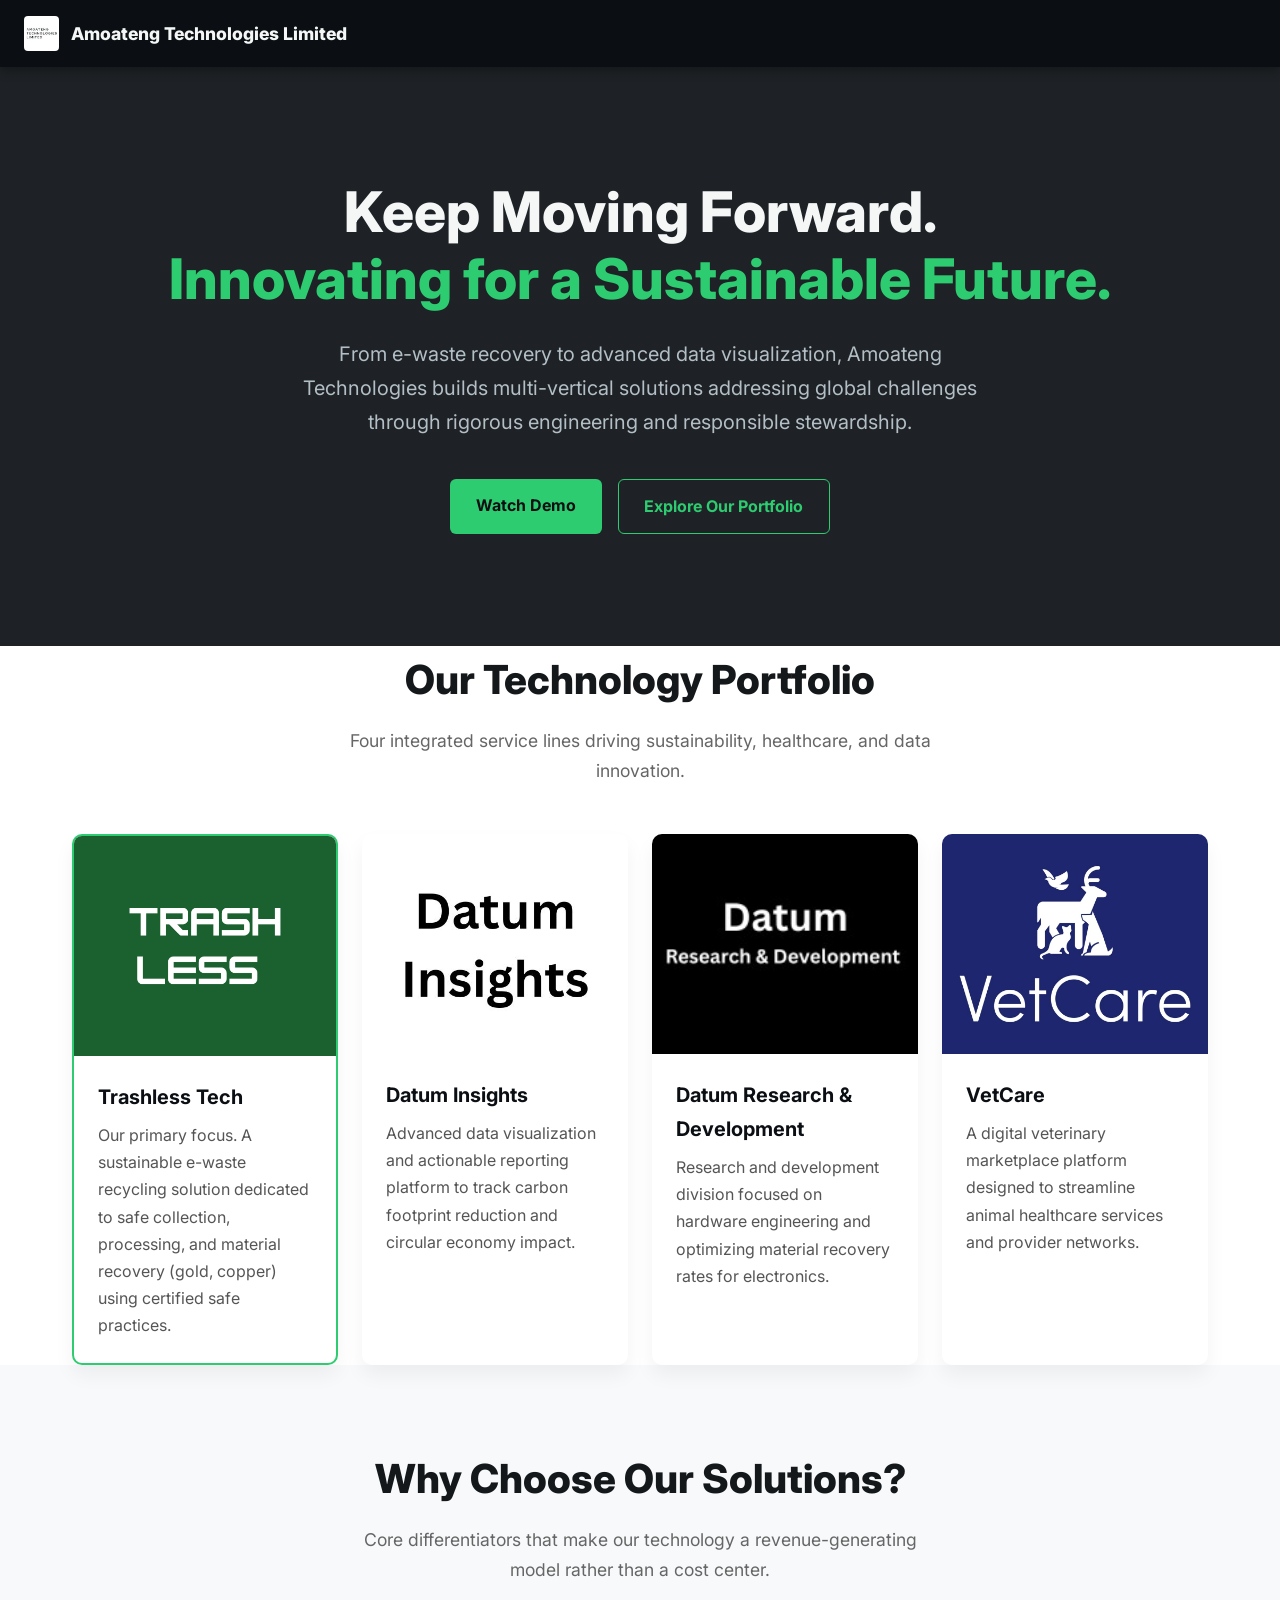
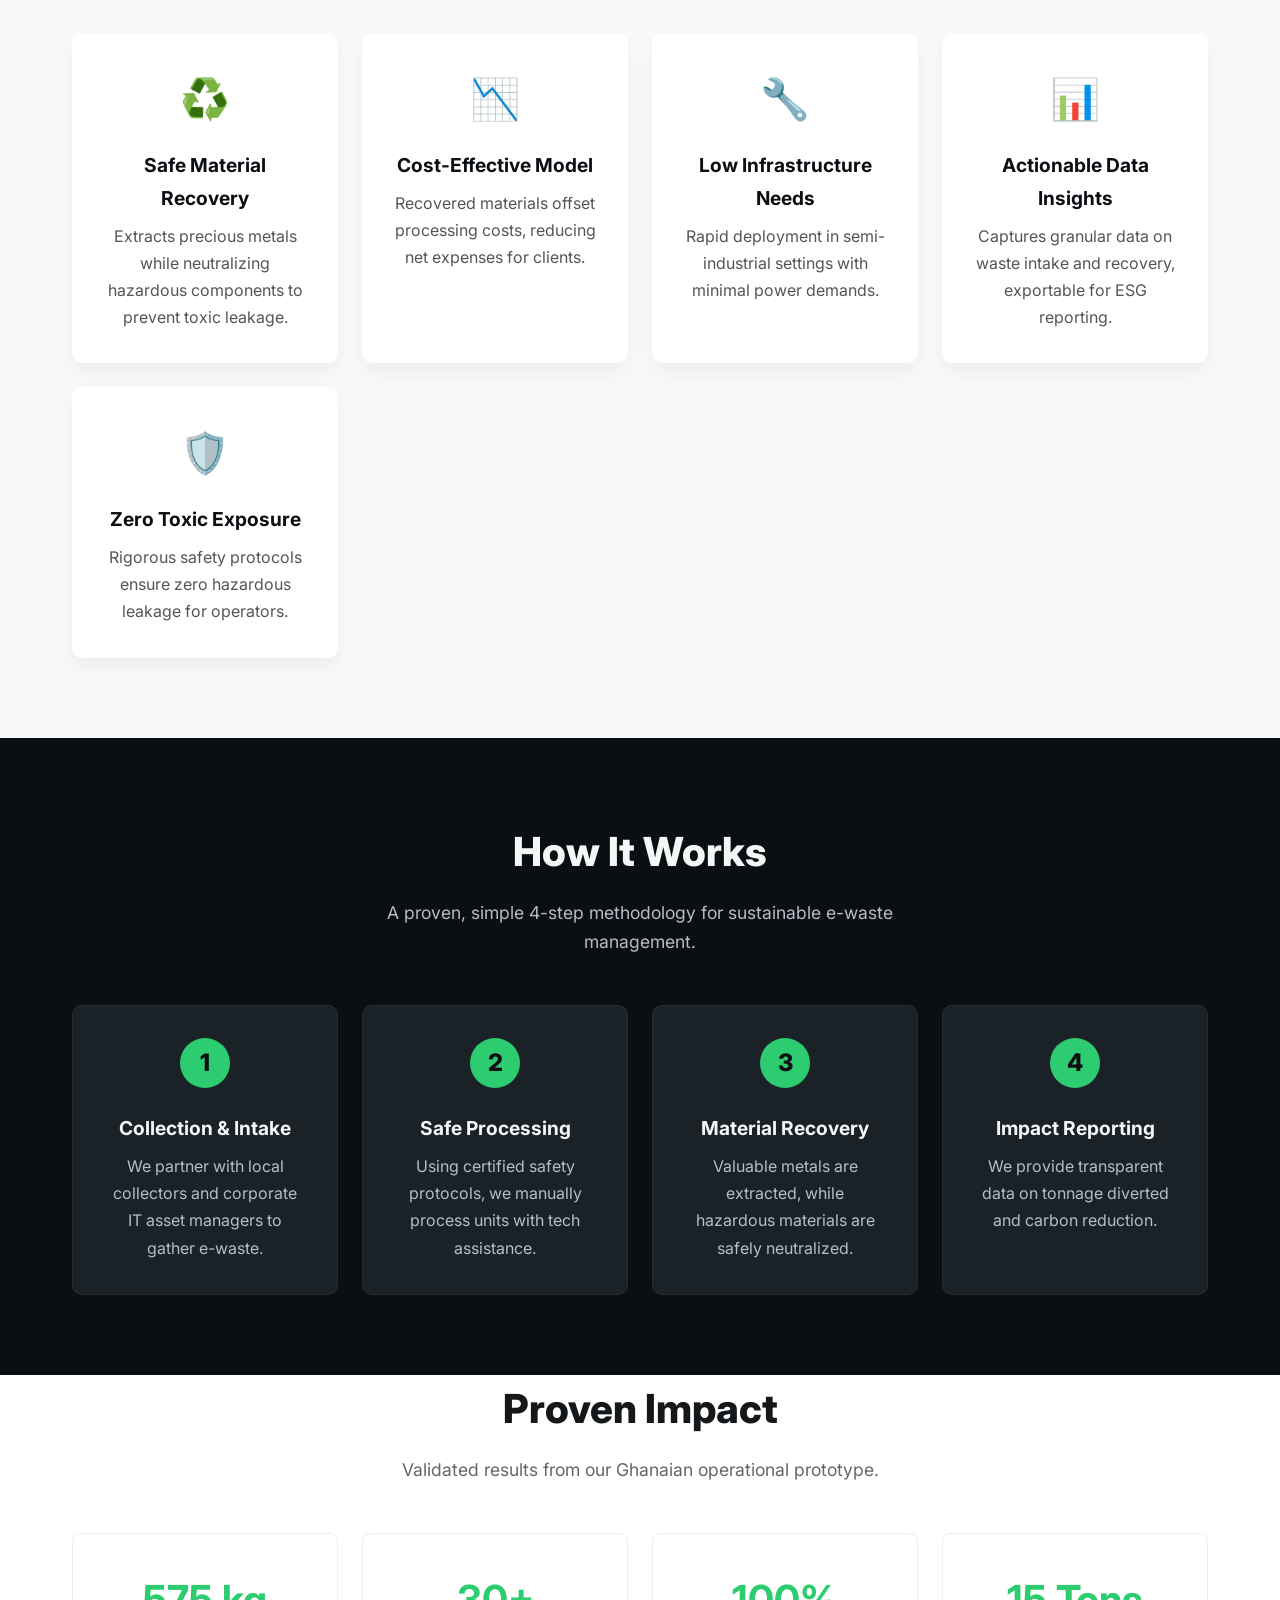
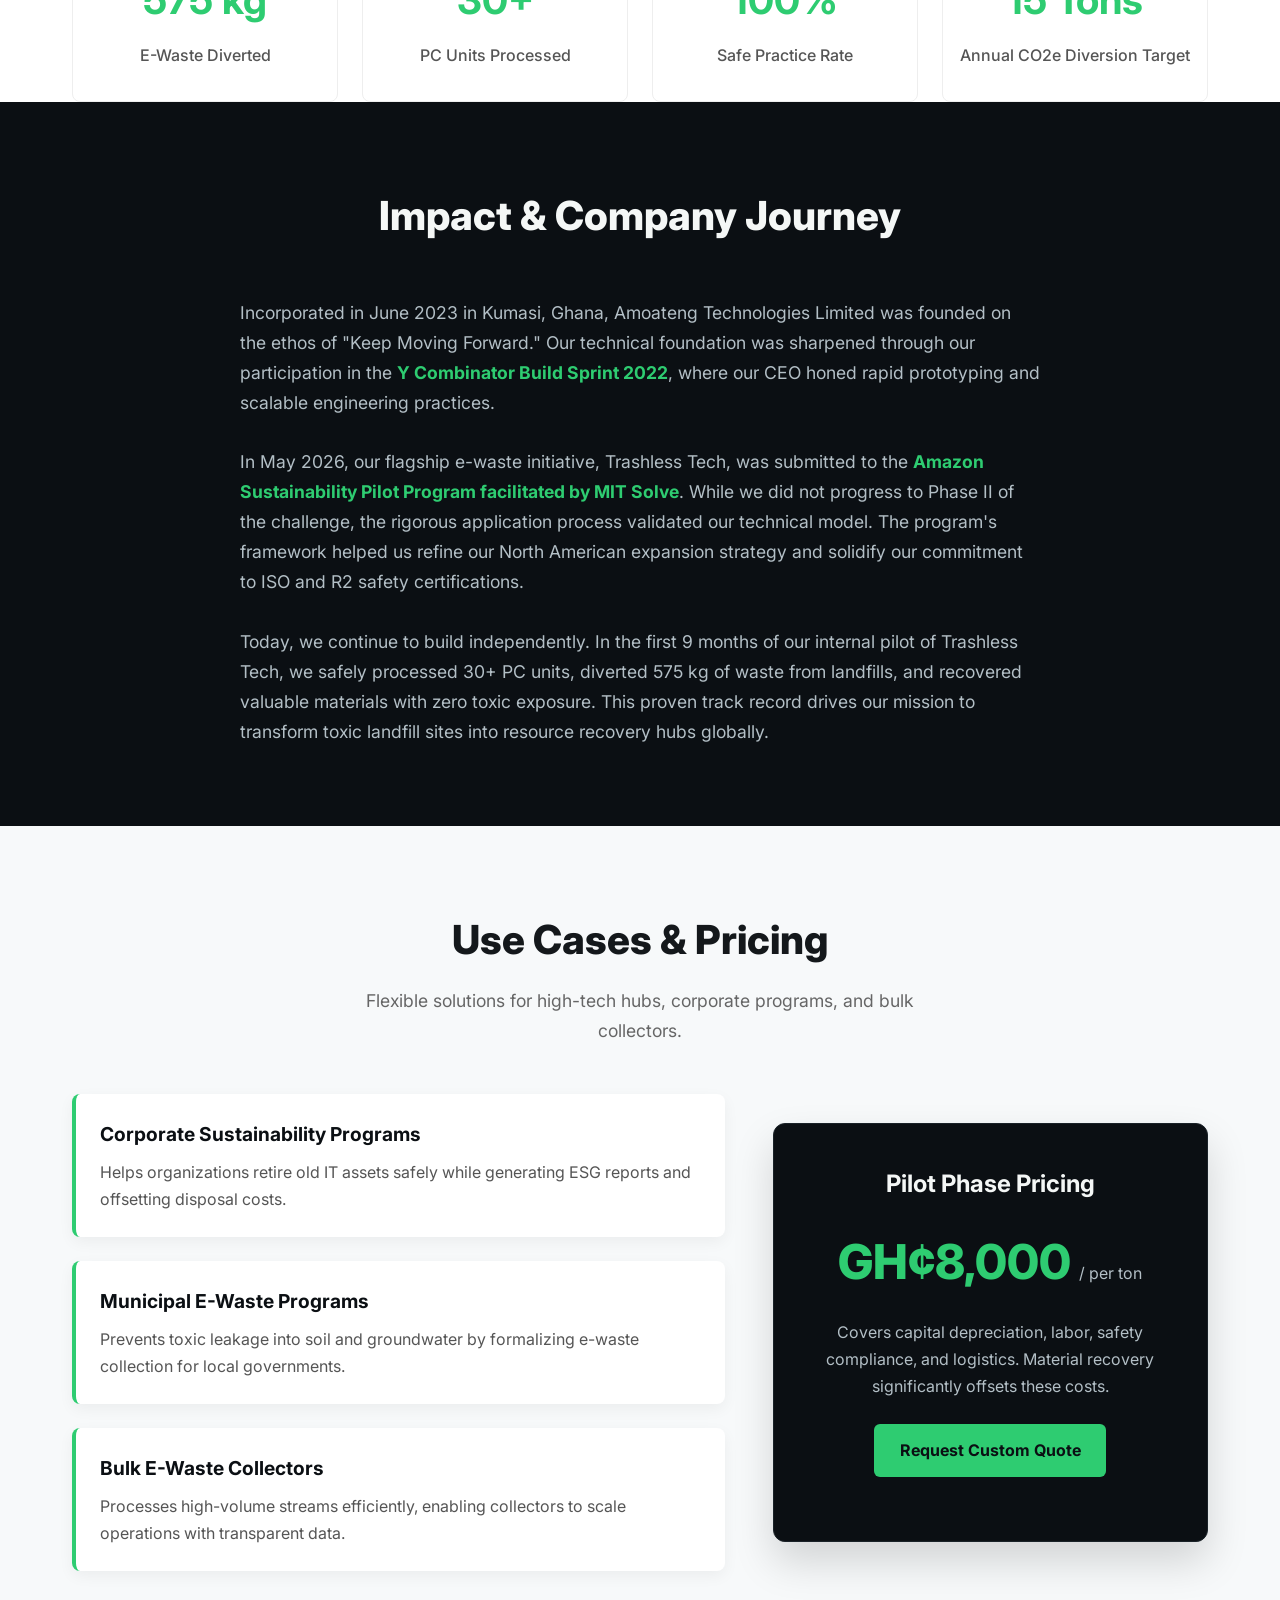
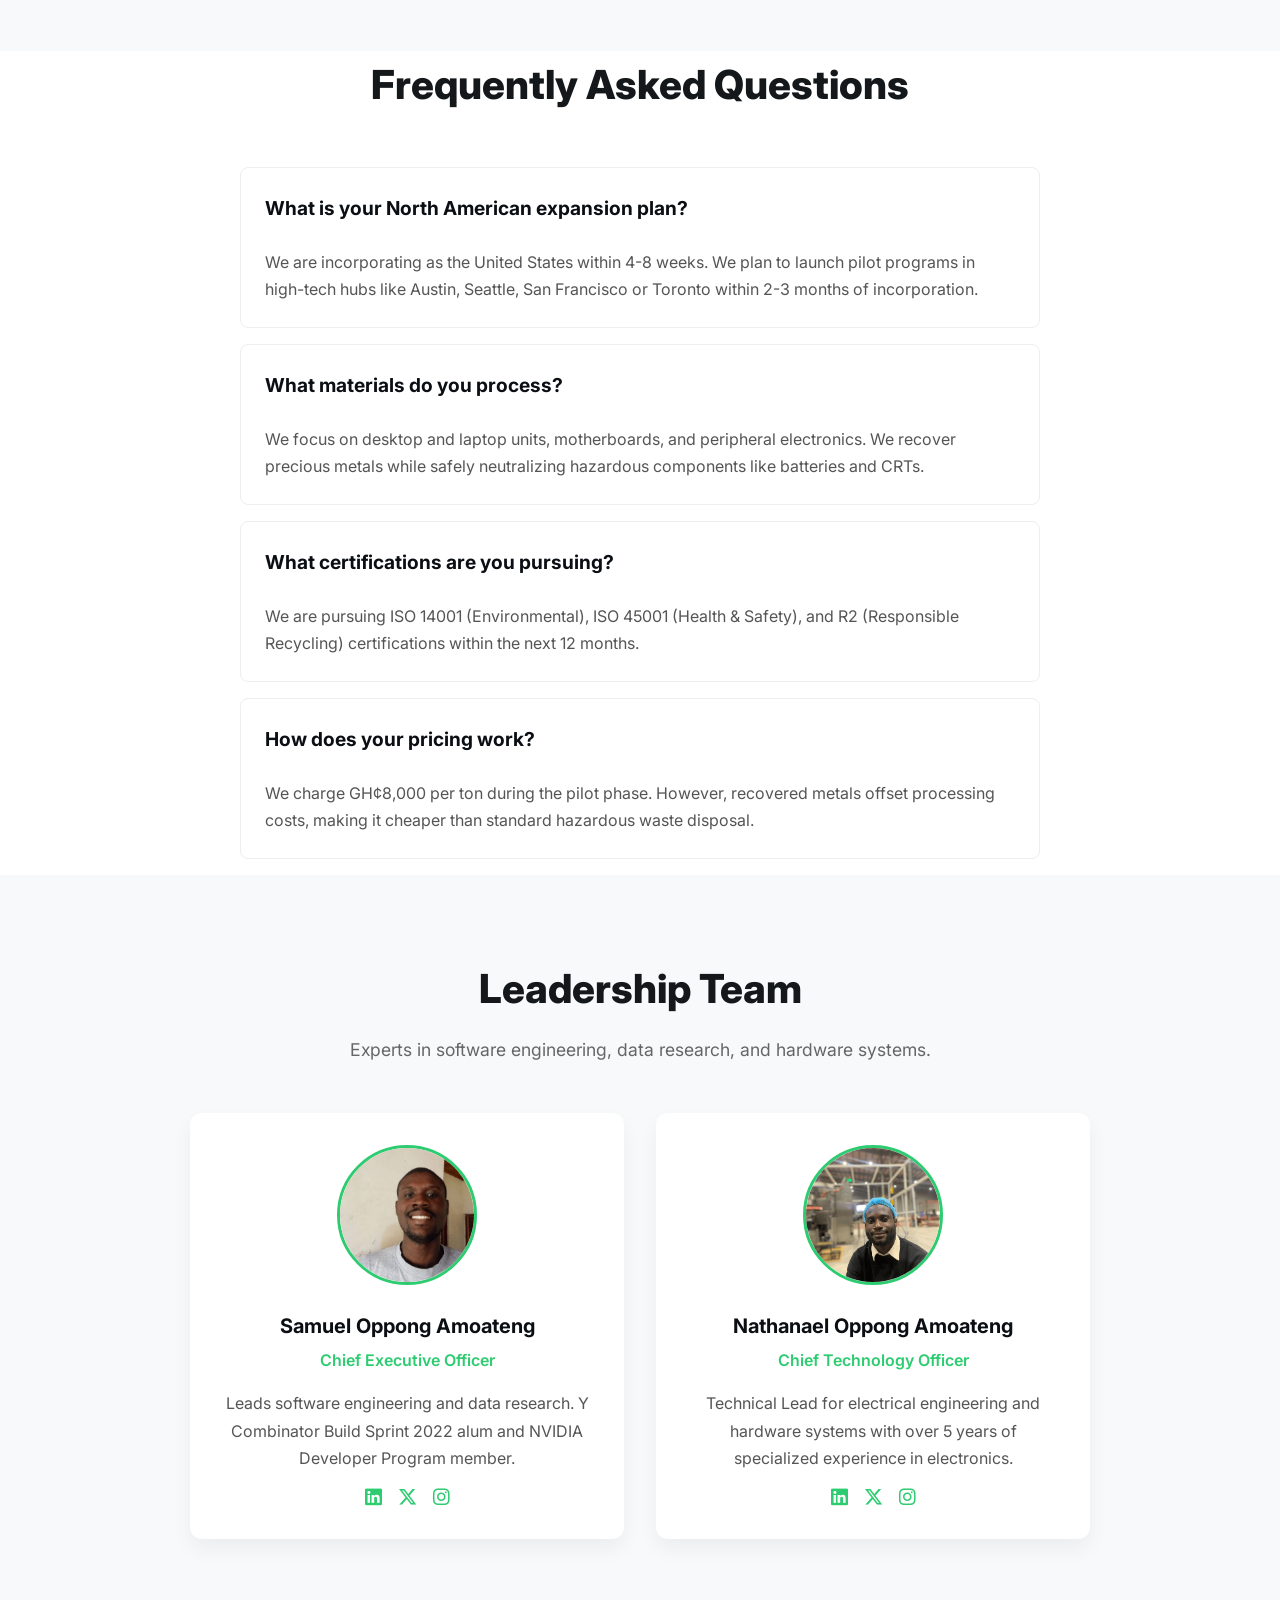
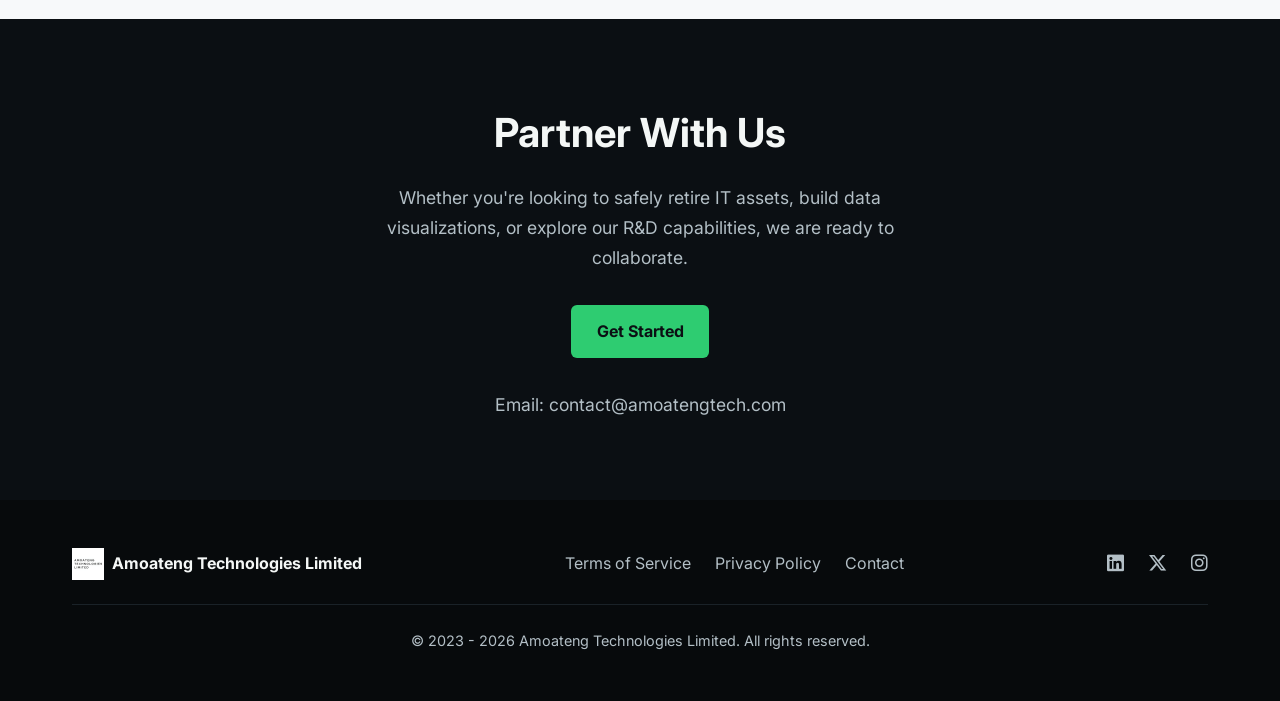
==== index.html @ aa81ea18 "Integrate GoatCounter script for tracking" ====
<!DOCTYPE html>
<html lang="en">
<head>
    <meta charset="UTF-8">
    <meta name="viewport" content="width=device-width, initial-scale=1.0">
    <title>Amoateng Technologies Limited | Keep Moving Forward</title>
    <link rel="stylesheet" href="assets/css/style.css">
    <link rel="preconnect" href="https://fonts.googleapis.com">
    <link href="https://fonts.googleapis.com/css2?family=Inter:wght@400;500;600;700;800&display=swap" rel="stylesheet">
    <!-- Font Awesome CDN -->
    <link rel="stylesheet" href="https://cdnjs.cloudflare.com/ajax/libs/font-awesome/6.5.1/css/all.min.css">
</head>
<body>

    <!-- Navigation -->
    <header>
        <!-- Added white-space: nowrap to prevent text from breaking into 2 lines -->
        <a href="index.html" class="nav-brand" style="white-space: nowrap;">
            <img src="assets/images/Amoateng-Technologies-Limited-logo.png" alt="Amoateng Tech Logo">
            <span>Amoateng Technologies Limited</span>
        </a>
    </header>

    <!-- Hero Section -->
    <section class="hero">
        <div class="container">
            <h1>Keep Moving Forward.<br><span class="highlight">Innovating for a Sustainable Future.</span></h1>
            <p>From e-waste recovery to advanced data visualization, Amoateng Technologies builds multi-vertical solutions addressing global challenges through rigorous engineering and responsible stewardship.</p>
            <div class="hero-ctas">
                <a href="https://youtu.be/zaSPxxbbs-M" target="_blank" class="btn btn-primary">Watch Demo</a>
                <a href="#products" class="btn btn-outline">Explore Our Portfolio</a>
            </div>
        </div>
    </section>

    <!-- Products Overview -->
    <section id="products" class="container">
        <div class="section-header">
            <h2>Our Technology Portfolio</h2>
            <p>Four integrated service lines driving sustainability, healthcare, and data innovation.</p>
        </div>
        <div class="grid-cards">
            <div class="card highlight">
                <img src="assets/images/Trashless-Tech-logo.png" alt="Trashless Tech Logo" class="card-img">
                <div class="card-body">
                    <h3>Trashless Tech</h3>
                    <p>Our primary focus. A sustainable e-waste recycling solution dedicated to safe collection, processing, and material recovery (gold, copper) using certified safe practices.</p>
                </div>
            </div>
            <div class="card">
                <img src="assets/images/Datum-Insights-logo.png" alt="Datum Insights Logo" class="card-img">
                <div class="card-body">
                    <h3>Datum Insights</h3>
                    <p>Advanced data visualization and actionable reporting platform to track carbon footprint reduction and circular economy impact.</p>
                </div>
            </div>
            <div class="card">
                <img src="assets/images/Datum-Research-and-Development-logo.png" alt="Datum R&D Logo" class="card-img">
                <div class="card-body">
                    <h3>Datum Research & Development</h3>
                    <p>Research and development division focused on hardware engineering and optimizing material recovery rates for electronics.</p>
                </div>
            </div>
            <div class="card">
                <img src="assets/images/VetCare-logo.png" alt="VetCare Logo" class="card-img">
                <div class="card-body">
                    <h3>VetCare</h3>
                    <p>A digital veterinary marketplace platform designed to streamline animal healthcare services and provider networks.</p>
                </div>
            </div>
        </div>
    </section>

    <!-- Key Features & Benefits -->
    <section id="features" class="bg-gray">
        <div class="container">
            <div class="section-header">
                <h2>Why Choose Our Solutions?</h2>
                <p>Core differentiators that make our technology a revenue-generating model rather than a cost center.</p>
            </div>
            <div class="features-list">
                <div class="feature-item">
                    <span class="feature-icon">♻️</span>
                    <h4>Safe Material Recovery</h4>
                    <p>Extracts precious metals while neutralizing hazardous components to prevent toxic leakage.</p>
                </div>
                <div class="feature-item">
                    <span class="feature-icon">📉</span>
                    <h4>Cost-Effective Model</h4>
                    <p>Recovered materials offset processing costs, reducing net expenses for clients.</p>
                </div>
                <div class="feature-item">
                    <span class="feature-icon">🔧</span>
                    <h4>Low Infrastructure Needs</h4>
                    <p>Rapid deployment in semi-industrial settings with minimal power demands.</p>
                </div>
                <div class="feature-item">
                    <span class="feature-icon">📊</span>
                    <h4>Actionable Data Insights</h4>
                    <p>Captures granular data on waste intake and recovery, exportable for ESG reporting.</p>
                </div>
                <div class="feature-item">
                    <span class="feature-icon">🛡️</span>
                    <h4>Zero Toxic Exposure</h4>
                    <p>Rigorous safety protocols ensure zero hazardous leakage for operators.</p>
                </div>
            </div>
        </div>
    </section>

    <!-- How It Works -->
    <section id="how-it-works" class="bg-dark">
        <div class="container">
            <div class="section-header">
                <h2>How It Works</h2>
                <p>A proven, simple 4-step methodology for sustainable e-waste management.</p>
            </div>
            <div class="steps">
                <div class="step">
                    <div class="step-number">1</div>
                    <h4>Collection & Intake</h4>
                    <p>We partner with local collectors and corporate IT asset managers to gather e-waste.</p>
                </div>
                <div class="step">
                    <div class="step-number">2</div>
                    <h4>Safe Processing</h4>
                    <p>Using certified safety protocols, we manually process units with tech assistance.</p>
                </div>
                <div class="step">
                    <div class="step-number">3</div>
                    <h4>Material Recovery</h4>
                    <p>Valuable metals are extracted, while hazardous materials are safely neutralized.</p>
                </div>
                <div class="step">
                    <div class="step-number">4</div>
                    <h4>Impact Reporting</h4>
                    <p>We provide transparent data on tonnage diverted and carbon reduction.</p>
                </div>
            </div>
        </div>
    </section>

    <!-- Key Stats -->
    <section id="stats" class="container">
        <div class="section-header">
            <h2>Proven Impact</h2>
            <p>Validated results from our Ghanaian operational prototype.</p>
        </div>
        <div class="stats-grid">
            <div class="stat-box">
                <h3>575 kg</h3>
                <p>E-Waste Diverted</p>
            </div>
            <div class="stat-box">
                <h3>30+</h3>
                <p>PC Units Processed</p>
            </div>
            <div class="stat-box">
                <h3>100%</h3>
                <p>Safe Practice Rate</p>
            </div>
            <div class="stat-box">
                <h3>15 Tons</h3>
                <p>Annual CO2e Diversion Target</p>
            </div>
        </div>
    </section>

    <!-- Impact & Company Journey (Data Storytelling) -->
    <section id="journey" class="bg-dark">
        <div class="container">
            <div class="section-header">
                <h2>Impact & Company Journey</h2>
            </div>
            <div class="journey-content">
                <p>Incorporated in June 2023 in Kumasi, Ghana, Amoateng Technologies Limited was founded on the ethos of "Keep Moving Forward." Our technical foundation was sharpened through our participation in the <strong>Y Combinator Build Sprint 2022</strong>, where our CEO honed rapid prototyping and scalable engineering practices.</p>
                <br>
                <p>In May 2026, our flagship e-waste initiative, Trashless Tech, was submitted to the <strong>Amazon Sustainability Pilot Program facilitated by MIT Solve</strong>. While we did not progress to Phase II of the challenge, the rigorous application process validated our technical model. The program's framework helped us refine our North American expansion strategy and solidify our commitment to ISO and R2 safety certifications.</p>
                <br>
                <p>Today, we continue to build independently. In the first 9 months of our internal pilot of Trashless Tech, we safely processed 30+ PC units, diverted 575 kg of waste from landfills, and recovered valuable materials with zero toxic exposure. This proven track record drives our mission to transform toxic landfill sites into resource recovery hubs globally.</p>
            </div>
        </div>
    </section>

    <!-- Use Cases & Pricing -->
    <section id="pricing" class="bg-gray">
        <div class="container">
            <div class="section-header">
                <h2>Use Cases & Pricing</h2>
                <p>Flexible solutions for high-tech hubs, corporate programs, and bulk collectors.</p>
            </div>
            <div class="split-layout">
                <div class="use-cases">
                    <div class="use-case">
                        <h4>Corporate Sustainability Programs</h4>
                        <p>Helps organizations retire old IT assets safely while generating ESG reports and offsetting disposal costs.</p>
                    </div>
                    <div class="use-case">
                        <h4>Municipal E-Waste Programs</h4>
                        <p>Prevents toxic leakage into soil and groundwater by formalizing e-waste collection for local governments.</p>
                    </div>
                    <div class="use-case">
                        <h4>Bulk E-Waste Collectors</h4>
                        <p>Processes high-volume streams efficiently, enabling collectors to scale operations with transparent data.</p>
                    </div>
                </div>
                <div class="pricing-card">
                    <h3>Pilot Phase Pricing</h3>
                    <div class="price">GH¢8,000 <span>/ per ton</span></div>
                    <p>Covers capital depreciation, labor, safety compliance, and logistics. Material recovery significantly offsets these costs.</p>
                    <p><a href="#contact" class="btn btn-primary">Request Custom Quote</a></p>
                </div>
            </div>
        </div>
    </section>

    <!-- FAQ Section -->
    <section id="faq" class="container">
        <div class="section-header">
            <h2>Frequently Asked Questions</h2>
        </div>
        <div class="faq-container">
            <div class="faq-item">
                <h4>What is your North American expansion plan?</h4>
                <p>We are incorporating as the United States within 4-8 weeks. We plan to launch pilot programs in high-tech hubs like Austin, Seattle, San Francisco or Toronto within 2-3 months of incorporation.</p>
            </div>
            <div class="faq-item">
                <h4>What materials do you process?</h4>
                <p>We focus on desktop and laptop units, motherboards, and peripheral electronics. We recover precious metals while safely neutralizing hazardous components like batteries and CRTs.</p>
            </div>
            <div class="faq-item">
                <h4>What certifications are you pursuing?</h4>
                <p>We are pursuing ISO 14001 (Environmental), ISO 45001 (Health & Safety), and R2 (Responsible Recycling) certifications within the next 12 months.</p>
            </div>
            <div class="faq-item">
                <h4>How does your pricing work?</h4>
                <p>We charge GH¢8,000 per ton during the pilot phase. However, recovered metals offset processing costs, making it cheaper than standard hazardous waste disposal.</p>
            </div>
        </div>
    </section>

    <!-- Team Highlights -->
    <section id="team" class="bg-gray">
        <div class="container">
            <div class="section-header">
                <h2>Leadership Team</h2>
                <p>Experts in software engineering, data research, and hardware systems.</p>
            </div>
            <div class="team-grid">
                <div class="team-member">
                    <img src="assets/images/soamoateng-image.png" alt="Picture of Samuel O. Amoateng">
                    <h4>Samuel Oppong Amoateng</h4>
                    <span class="role">Chief Executive Officer</span>
                    <p>Leads software engineering and data research. Y Combinator Build Sprint 2022 alum and NVIDIA Developer Program member.</p>
                    <!-- Social Icons -->
                    <div class="social-icons" style="margin-top: 1rem; display: flex; gap: 1rem; justify-content: center;">
                        <a href="https://www.linkedin.com/in/soamoateng" style="color: var(--primary); font-size: 1.2rem;"><i class="fa-brands fa-linkedin"></i></a>
                        <a href="https://x.com/skdoamoateng" style="color: var(--primary); font-size: 1.2rem;"><i class="fa-brands fa-x-twitter"></i></a>
                        <a href="https://www.instagram.com/soamoateng" style="color: var(--primary); font-size: 1.2rem;"><i class="fa-brands fa-instagram"></i></a>
                    </div>
                </div>
                <div class="team-member">
           <img src="assets/images/noamoateng-image.png" alt="Picture of Nathanael O. Amoateng">
                    <h4>Nathanael Oppong Amoateng</h4>
                    <span class="role">Chief Technology Officer</span>
                    <p>Technical Lead for electrical engineering and hardware systems with over 5 years of specialized experience in electronics.</p>
                    <!-- Social Icons -->
                    <div class="social-icons" style="margin-top: 1rem; display: flex; gap: 1rem; justify-content: center;">
                        <a href="https://www.linkedin.com/in/nathanael-oppong-amoateng-93667028s5k" style="color: var(--primary); font-size: 1.2rem;"><i class="fa-brands fa-linkedin"></i></a>
                        <a href="https://x.com/noamoateng" style="color: var(--primary); font-size: 1.2rem;"><i class="fa-brands fa-x-twitter"></i></a>
                        <a href="https://www.instagram.com/noamoateng" style="color: var(--primary); font-size: 1.2rem;"><i class="fa-brands fa-instagram"></i></a>
                    </div>
                </div>
            </div>
        </div>
    </section>

    <!-- Contact -->
    <section id="contact" class="bg-dark">
        <div class="container contact-area">
            <h2>Partner With Us</h2>
            <p>Whether you're looking to safely retire IT assets, build data visualizations, or explore our R&D capabilities, we are ready to collaborate.</p>
            <a href="mailto:contact@amoatengtech.com" class="btn btn-primary">Get Started</a>
            <p class="contact-details">Email: contact@amoatengtech.com</p>
        </div>
    </section>

    <!-- Footer -->
    <footer>
        <div class="container footer-content">
            <div class="footer-brand">
                <img src="assets/images/Amoateng-Technologies-Limited-logo.png" alt="Amoateng Technologies Limited Logo">
                <span>Amoateng Technologies Limited</span>
            </div>
            <div class="footer-links">
                <a href="tos.html">Terms of Service</a>
                <a href="privacy.html">Privacy Policy</a>
                <a href="mailto:contact@amoatengtech.com">Contact</a>
            </div>
            <!-- Social Icons -->
            <div class="social-icons" style="display: flex; gap: 1.5rem; font-size: 1.2rem;">
                <a href="https://www.linkedin.com/company/amoatengtech" style="color: var(--text-gray);"><i class="fa-brands fa-linkedin"></i></a>
                <a href="https://x.com/amoatengtech" style="color: var(--text-gray);"><i class="fa-brands fa-x-twitter"></i></a>
                <a href="https://www.instagram.com/amoatengtech" style="color: var(--text-gray);"><i class="fa-brands fa-instagram"></i></a>
            </div>
            <p class="copyright">© 2023 - <span id="current-year"></span> Amoateng Technologies Limited. All rights reserved.</p>
        </div>
    </footer>

    <script src="assets/js/script.js"></script>
    <script data-goatcounter="https://amoatengtech.goatcounter.com/count"
        async src="//gc.zgo.at/count.js"></script>
</body>
</html>
---- assets/css/style.css ----
:root {
    --primary: #2ecc71;
    --secondary: #0b0f13;
    --accent: #1a2228;
    --text-light: #f4f7f6;
    --text-gray: #b3bfc6;
    --text-dark: #14181b;
    --bg-light: #ffffff;
    --bg-gray: #f7f9fa;
}

* {
    margin: 0;
    padding: 0;
    box-sizing: border-box;
    font-family: 'Inter', sans-serif;
}

html {
    scroll-behavior: smooth;
    font-size: 16px; /* Base font size for rem scaling */
}

body {
    background-color: var(--bg-light);
    color: var(--text-dark);
    line-height: 1.7; /* Increased for readability */
    overflow-x: hidden; /* Prevents horizontal scroll */
}

a { text-decoration: none; color: inherit; }
img { max-width: 100%; height: auto; display: block; }

.container { width: 100%; max-width: 1200px; margin: 0 auto; padding: 0 1.5rem; }

/* --- Navigation --- */
header {
    background-color: var(--secondary);
    padding: 1rem 1.5rem;
    display: flex;
    justify-content: space-between;
    align-items: center;
    position: sticky;
    top: 0;
    z-index: 1000;
    box-shadow: 0 4px 10px rgba(0,0,0,0.3);
}

.nav-brand {
    display: flex;
    align-items: center;
    gap: 0.75rem;
    color: var(--text-light);
    font-weight: 800;
    font-size: 1.1rem;
    max-width: 100%;
}

.nav-brand img { 
    border-radius: 4px; 
    height: 35px; 
    width: auto; 
    flex-shrink: 0; 
}
nav { display: flex; align-items: center; }

/* --- Buttons --- */
.btn {
    display: inline-block;
    padding: 0.8rem 1.6rem;
    border-radius: 6px;
    font-weight: 700;
    transition: 0.3s ease;
    cursor: pointer;
    border: none;
    font-size: 1rem;
}

.btn-primary { background-color: var(--primary); color: var(--secondary); }
.btn-primary:hover { background-color: #27ae60; transform: translateY(-2px); }

.btn-outline { background: transparent; border: 1px solid var(--primary); color: var(--primary); }
.btn-outline:hover { background: var(--primary); color: var(--secondary); }

a:focus-visible, .btn:focus-visible {
    outline: 2px solid var(--primary);
    outline-offset: 3px;
}

/* --- Hero Section --- */
.hero {
    background: linear-gradient(rgba(11, 15, 19, 0.92), rgba(11, 15, 19, 0.92)), url('https://images.unsplash.com/photo-1531297484001-80022131f5a1?q=80&w=2620&auto=format&fit=crop') center/cover no-repeat;
    color: var(--text-light);
    text-align: center;
    padding: 5rem 1.5rem;
}

.hero h1 { 
    font-size: clamp(2.2rem, 5vw, 3.5rem); 
    margin-bottom: 1.5rem; 
    line-height: 1.2; 
    font-weight: 800;
}
.hero h1 .highlight { color: var(--primary); }
.hero p { 
    font-size: clamp(1rem, 2vw, 1.25rem); 
    max-width: 700px; 
    margin: 0 auto 2.5rem auto; 
    color: var(--text-gray); 
}
.hero-ctas { display: flex; gap: 1rem; justify-content: center; flex-wrap: wrap; }

/* --- Sections --- */
section { padding: 4rem 0; }
.section-header { text-align: center; margin-bottom: 3rem; }
.section-header h2 { 
    font-size: clamp(1.8rem, 4vw, 2.5rem); 
    margin-bottom: 0.75rem; 
    font-weight: 800;
}
.section-header p { 
    color: #666; 
    max-width: 600px; 
    margin: 0 auto; 
    font-size: 1.1rem;
}

.bg-dark { background-color: var(--secondary); color: var(--text-light); }
.bg-dark .section-header p { color: var(--text-gray); }
.bg-gray { background-color: var(--bg-gray); }

/* --- Portfolio Cards --- */
.grid-cards {
    display: grid;
    grid-template-columns: 1fr; /* Mobile first */
    gap: 1.5rem;
}

.card {
    background: #fff;
    border-radius: 10px;
    box-shadow: 0 10px 20px rgba(0,0,0,0.05);
    overflow: hidden;
    transition: 0.3s;
    display: flex;
    flex-direction: column;
}

.card:hover { transform: translateY(-5px); box-shadow: 0 15px 30px rgba(0,0,0,0.1); }
.card.highlight { border: 2px solid var(--primary); }

.card-img { 
    width: 100%; 
    height: 220px; 
    object-fit: cover; 
    background-color: #eee; 
}
.card-body { padding: 1.5rem; flex-grow: 1; }
.card-body h3 { margin-bottom: 0.5rem; color: var(--secondary); font-size: 1.25rem; }
.card-body p { font-size: 1rem; color: #555; }

/* --- Journey --- */
.journey-content { max-width: 800px; margin: 0 auto; font-size: 1.1rem; color: var(--text-gray); }
.journey-content strong { color: var(--primary); }

/* --- Stats --- */
.stats-grid {
    display: grid;
    grid-template-columns: repeat(2, 1fr); /* Mobile first */
    gap: 1.5rem;
    text-align: center;
}

.stat-box { 
    padding: 2rem 1rem; 
    border: 1px solid #eee; 
    border-radius: 8px; 
    transition: 0.3s;
}
.stat-box:hover { border-color: var(--primary); transform: translateY(-3px); }
.stat-box h3 { font-size: clamp(1.8rem, 4vw, 2.5rem); color: var(--primary); margin-bottom: 0.5rem; }
.stat-box p { font-weight: 500; font-size: 1rem; color: #555; }

/* --- Contact --- */
.contact-area { text-align: center; max-width: 600px; margin: 0 auto; }
.contact-area h2 { font-size: clamp(1.8rem, 4vw, 2.5rem); margin-bottom: 1rem; }
.contact-area p { font-size: 1.1rem; color: var(--text-gray); }
.contact-area .btn { margin: 2rem 0; }
.contact-details { color: var(--text-gray); font-size: 1rem; }

/* --- Footer --- */
footer {
    background-color: #070a0c;
    color: var(--text-gray);
    padding: 3rem 0;
}

.footer-content {
    display: flex;
    flex-direction: column;
    align-items: center;
    gap: 1.5rem;
    text-align: center;
}

.footer-brand {
    display: flex;
    align-items: center;
    gap: 0.5rem;
    color: var(--text-light);
    font-weight: 700;
}
.footer-brand img { height: 32px; width: auto; }

.footer-links { display: flex; gap: 1.5rem; flex-wrap: wrap; justify-content: center; }
.footer-links a:hover { color: var(--primary); }

.copyright { font-size: 0.9rem; border-top: 1px solid var(--accent); padding-top: 1.5rem; width: 100%; }

/* --- Features Section --- */
.features-list {
    display: grid;
    grid-template-columns: repeat(auto-fit, minmax(250px, 1fr)); /* Auto-fit stress test fix */
    gap: 1.5rem;
}
.feature-item {
    background: #fff;
    padding: 2rem;
    border-radius: 10px;
    text-align: center;
    box-shadow: 0 10px 20px rgba(0,0,0,0.05);
    transition: 0.3s;
}
.feature-item:hover { transform: translateY(-5px); box-shadow: 0 15px 30px rgba(0,0,0,0.1); }
.feature-icon { font-size: 2.5rem; display: block; margin-bottom: 1rem; }
.feature-item h4 { color: var(--secondary); margin-bottom: 0.5rem; font-size: 1.2rem; }
.feature-item p { color: #555; font-size: 1rem; }

/* --- How It Works (Steps) --- */
.steps {
    display: grid;
    grid-template-columns: repeat(auto-fit, minmax(220px, 1fr)); /* Auto-fit fix */
    gap: 1.5rem;
}
.step {
    background: var(--accent);
    padding: 2rem;
    border-radius: 10px;
    text-align: center;
    border: 1px solid rgba(255,255,255,0.05);
    transition: 0.3s;
}
.step:hover { transform: translateY(-5px); border-color: var(--primary); }
.step-number {
    width: 50px;
    height: 50px;
    background: var(--primary);
    color: var(--secondary);
    border-radius: 50%;
    display: flex;
    align-items: center;
    justify-content: center;
    font-weight: 800;
    font-size: 1.5rem;
    margin: 0 auto 1.5rem auto;
}
.step h4 { color: var(--text-light); margin-bottom: 0.5rem; font-size: 1.2rem; }
.step p { color: var(--text-gray); font-size: 1rem; }

/* --- Pricing & Use Cases (Split Layout) --- */
.split-layout {
    display: grid;
    grid-template-columns: 1fr; /* Mobile first */
    gap: 2.5rem;
    align-items: center;
}
.use-cases { display: flex; flex-direction: column; gap: 1.5rem; }
.use-case {
    background: #fff;
    padding: 1.5rem;
    border-radius: 8px;
    border-left: 4px solid var(--primary);
    box-shadow: 0 5px 15px rgba(0,0,0,0.05);
}
.use-case h4 { color: var(--secondary); margin-bottom: 0.5rem; font-size: 1.2rem; }
.use-case p { color: #555; font-size: 1rem; }

.pricing-card {
    background: var(--secondary);
    color: var(--text-light);
    padding: 2.5rem;
    border-radius: 12px;
    text-align: center;
    border: 1px solid var(--accent);
    box-shadow: 0 20px 40px rgba(0,0,0,0.15);
}
.pricing-card h3 { color: var(--text-light); margin-bottom: 1rem; font-size: 1.5rem; }
.price { 
    font-size: clamp(2rem, 5vw, 3rem); 
    font-weight: 800; 
    color: var(--primary); 
    margin-bottom: 1rem; 
    display: flex; 
    align-items: baseline; 
    justify-content: center; 
    gap: 0.5rem; 
    flex-wrap: wrap;
}
.price span { font-size: 1rem; font-weight: 400; color: var(--text-gray); }
.pricing-card p { color: var(--text-gray); margin-bottom: 1.5rem; font-size: 1rem; }

/* --- FAQ Section --- */
.faq-container { max-width: 800px; margin: 0 auto; }
.faq-item {
    background: #fff;
    border: 1px solid #eee;
    border-radius: 8px;
    margin-bottom: 1rem;
    overflow: hidden;
    transition: 0.3s;
}
.faq-item:hover { box-shadow: 0 5px 15px rgba(0,0,0,0.05); border-color: #ddd; }
.faq-item h4 { padding: 1.5rem; color: var(--secondary); font-size: 1.2rem; }
.faq-item p { padding: 0 1.5rem 1.5rem 1.5rem; color: #555; font-size: 1rem; }

/* --- Team Section --- */
.team-grid {
    display: grid;
    grid-template-columns: repeat(auto-fit, minmax(280px, 1fr)); /* Auto-fit fix */
    gap: 2rem;
    max-width: 900px;
    margin: 0 auto;
}
.team-member {
    background: #fff;
    padding: 2rem;
    border-radius: 12px;
    text-align: center;
    box-shadow: 0 10px 20px rgba(0,0,0,0.05);
    transition: 0.3s;
}
.team-member:hover { transform: translateY(-5px); box-shadow: 0 15px 30px rgba(0,0,0,0.1); }
.team-member img {
    width: 140px;
    height: 140px;
    border-radius: 50%;
    object-fit: cover;
    margin: 0 auto 1.5rem auto;
    border: 3px solid var(--primary);
}
.team-member h4 { color: var(--secondary); margin-bottom: 0.25rem; font-size: 1.25rem; }
.team-member .role { color: var(--primary); font-weight: 600; display: block; margin-bottom: 1rem; font-size: 1rem; }
.team-member p { color: #555; font-size: 1rem; }

.social-icons a { transition: 0.3s; display: inline-flex; }
.social-icons a:hover { opacity: 0.7; transform: translateY(-2px); }

/* --- Media Queries (Scaling Up) --- */
@media (min-width: 600px) {
    .stats-grid { grid-template-columns: repeat(4, 1fr); }
    .footer-content { flex-direction: row; justify-content: space-between; text-align: left; flex-wrap: wrap; }
    .copyright { width: 100%; text-align: center; }
}

@media (min-width: 900px) {
    .container { padding: 0 2rem; }
    .hero { padding: 7rem 2rem; }
    section { padding: 5rem 0; }
    
    /* Desktop Portfolio Grid */
    .grid-cards {
        grid-template-columns: repeat(2, 1fr);
    }

    .split-layout { grid-template-columns: 1.5fr 1fr; gap: 3rem; }
}

@media (min-width: 1200px) {
    .grid-cards {
        grid-template-columns: repeat(4, 1fr); /* Puts all 4 cards on the same row */
    }
}

/* --- Mobile Stress Test Override --- */
/* Prevents horizontal scrolling on very small screens caused by inline nowrap on header */
@media (max-width: 480px) {
    .nav-brand {
        white-space: normal !important; /* Overrides inline style to prevent horizontal scroll */
        font-size: 1rem;
    }
    .nav-brand img {
        height: 30px;
    }
    .footer-brand span { font-size: 0.9rem; }
}
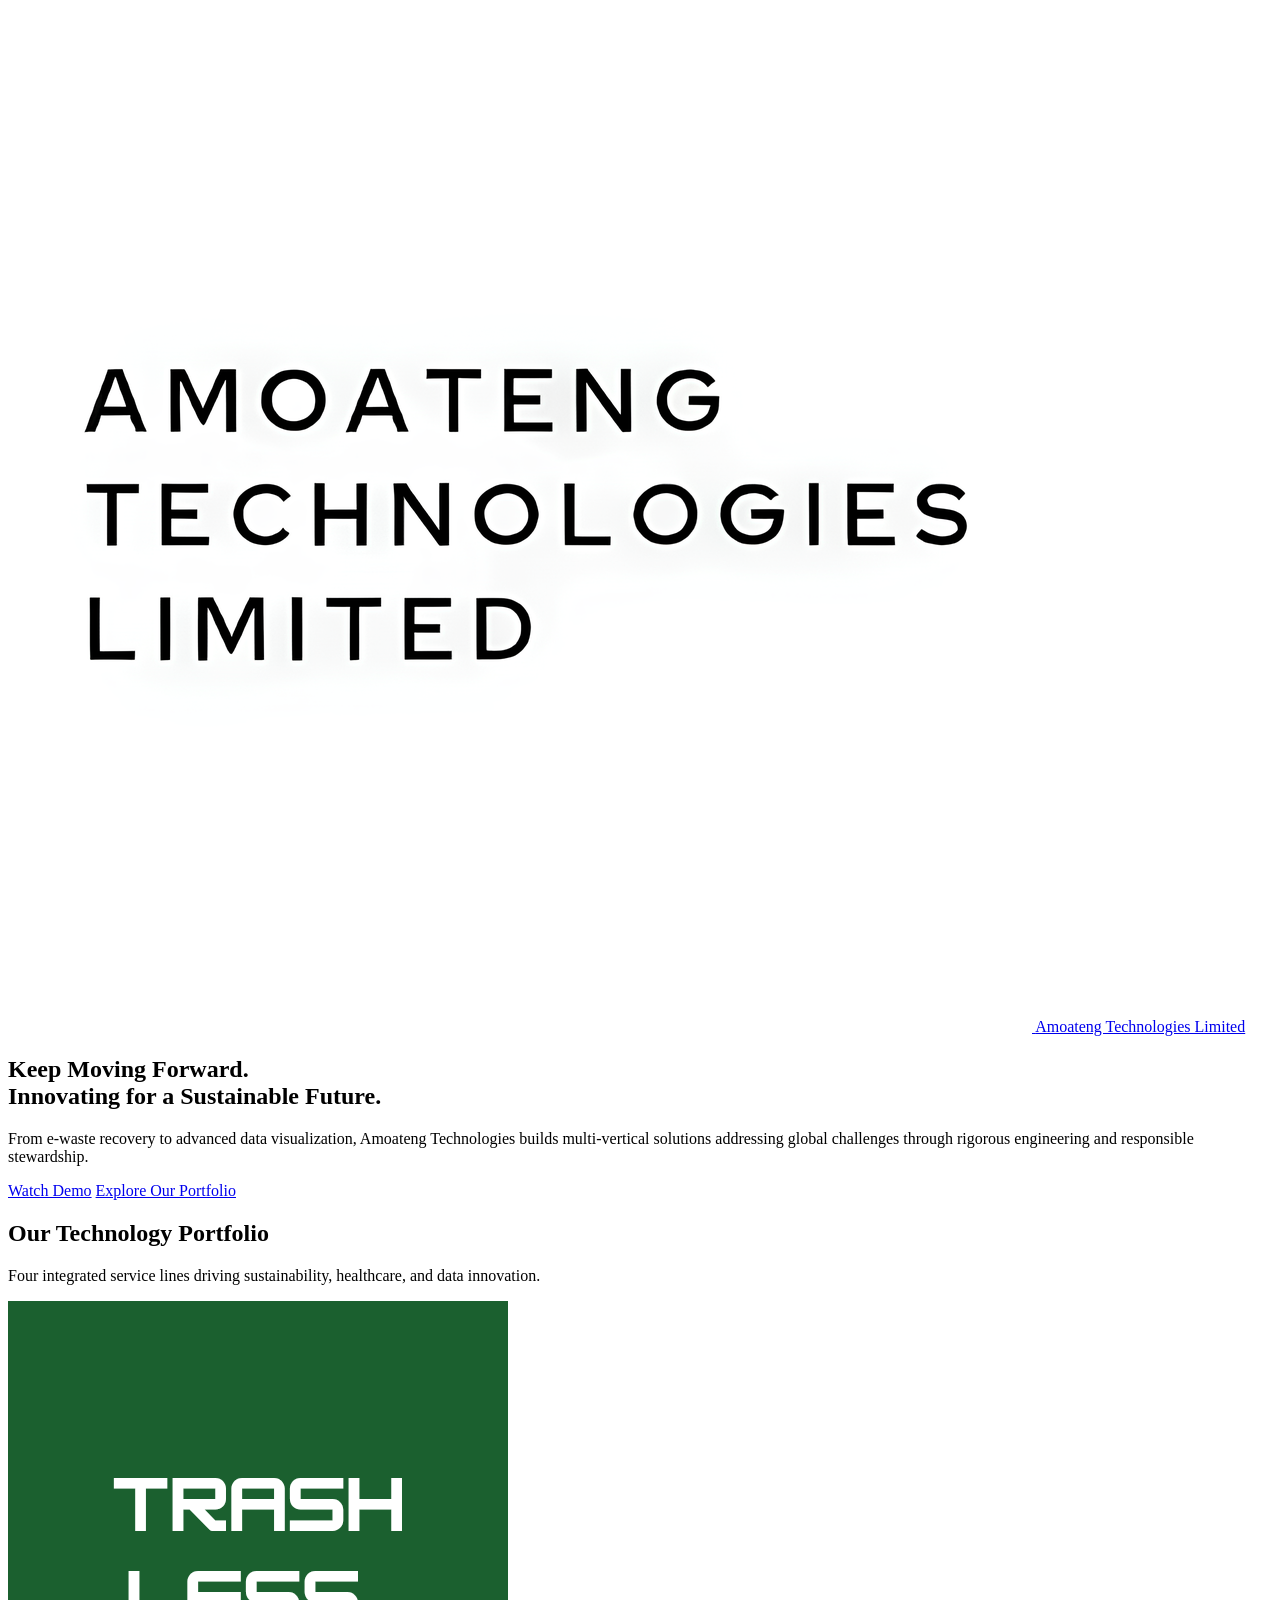
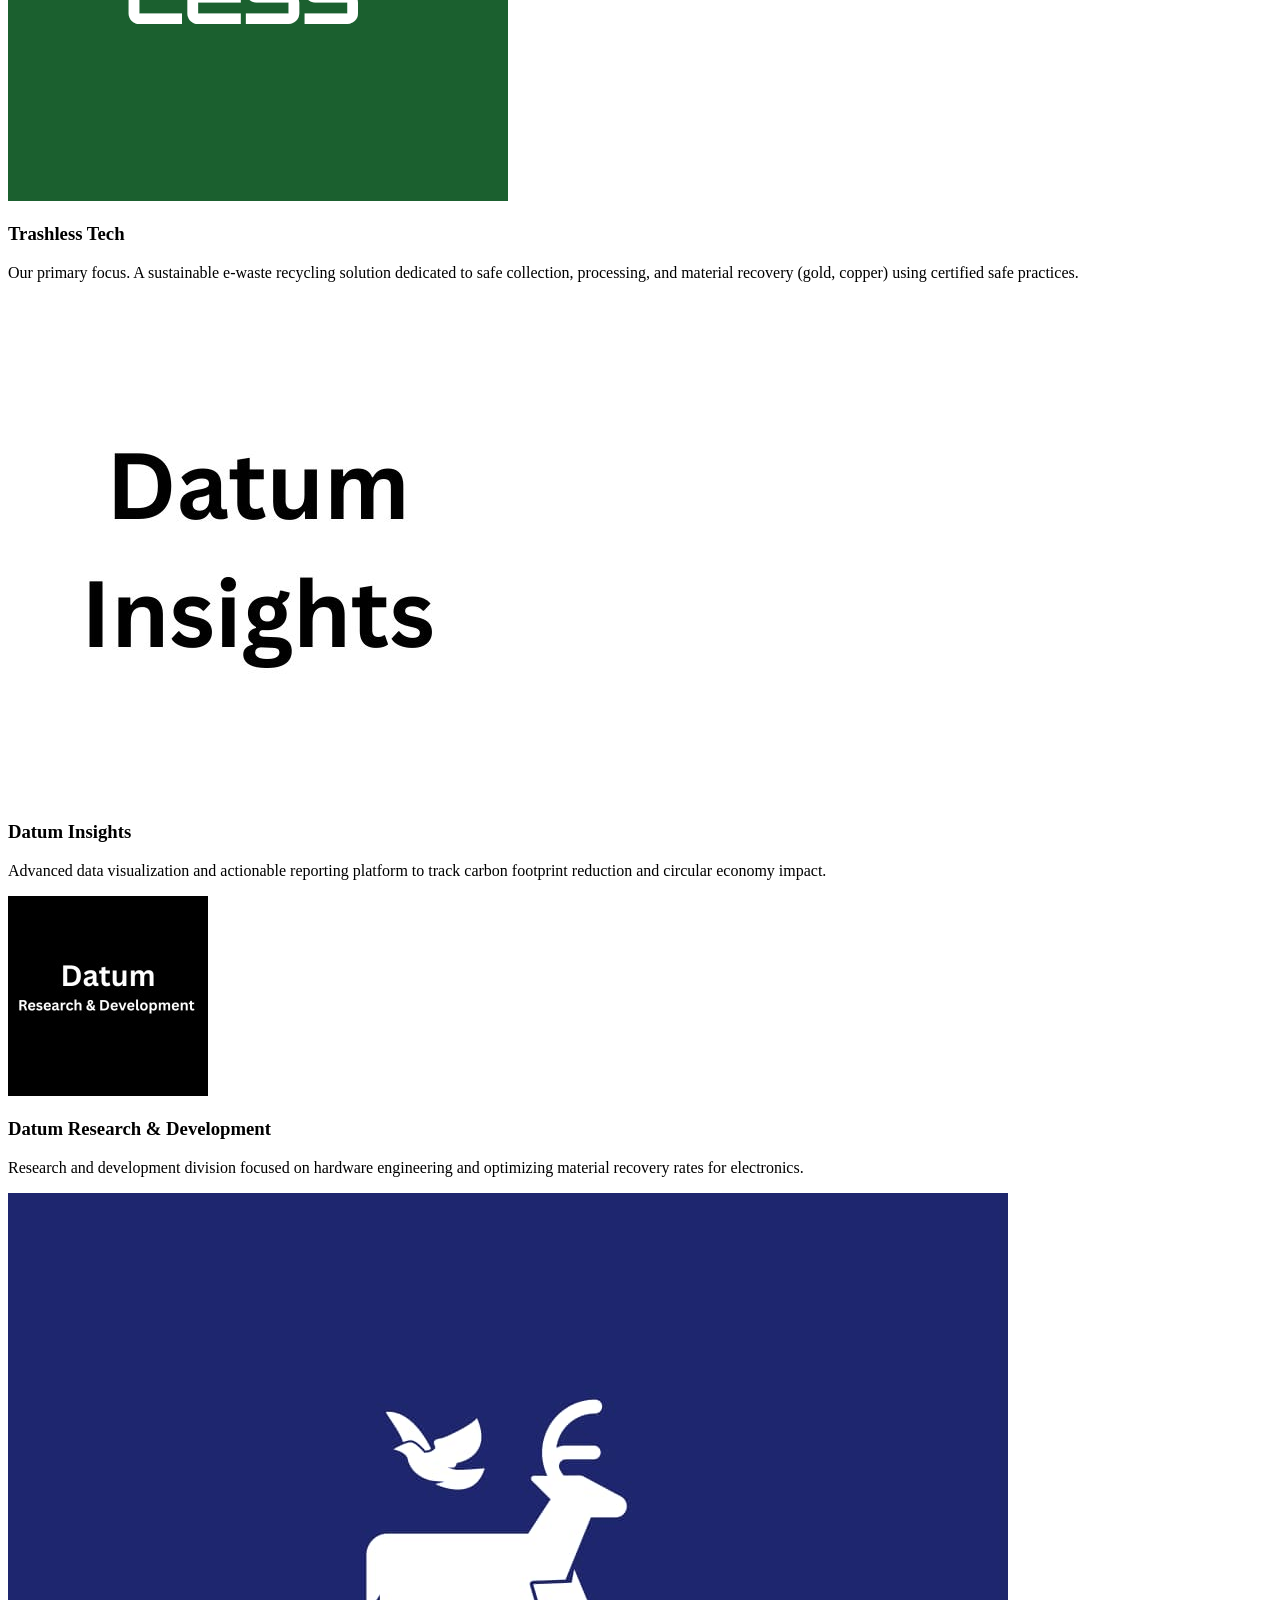
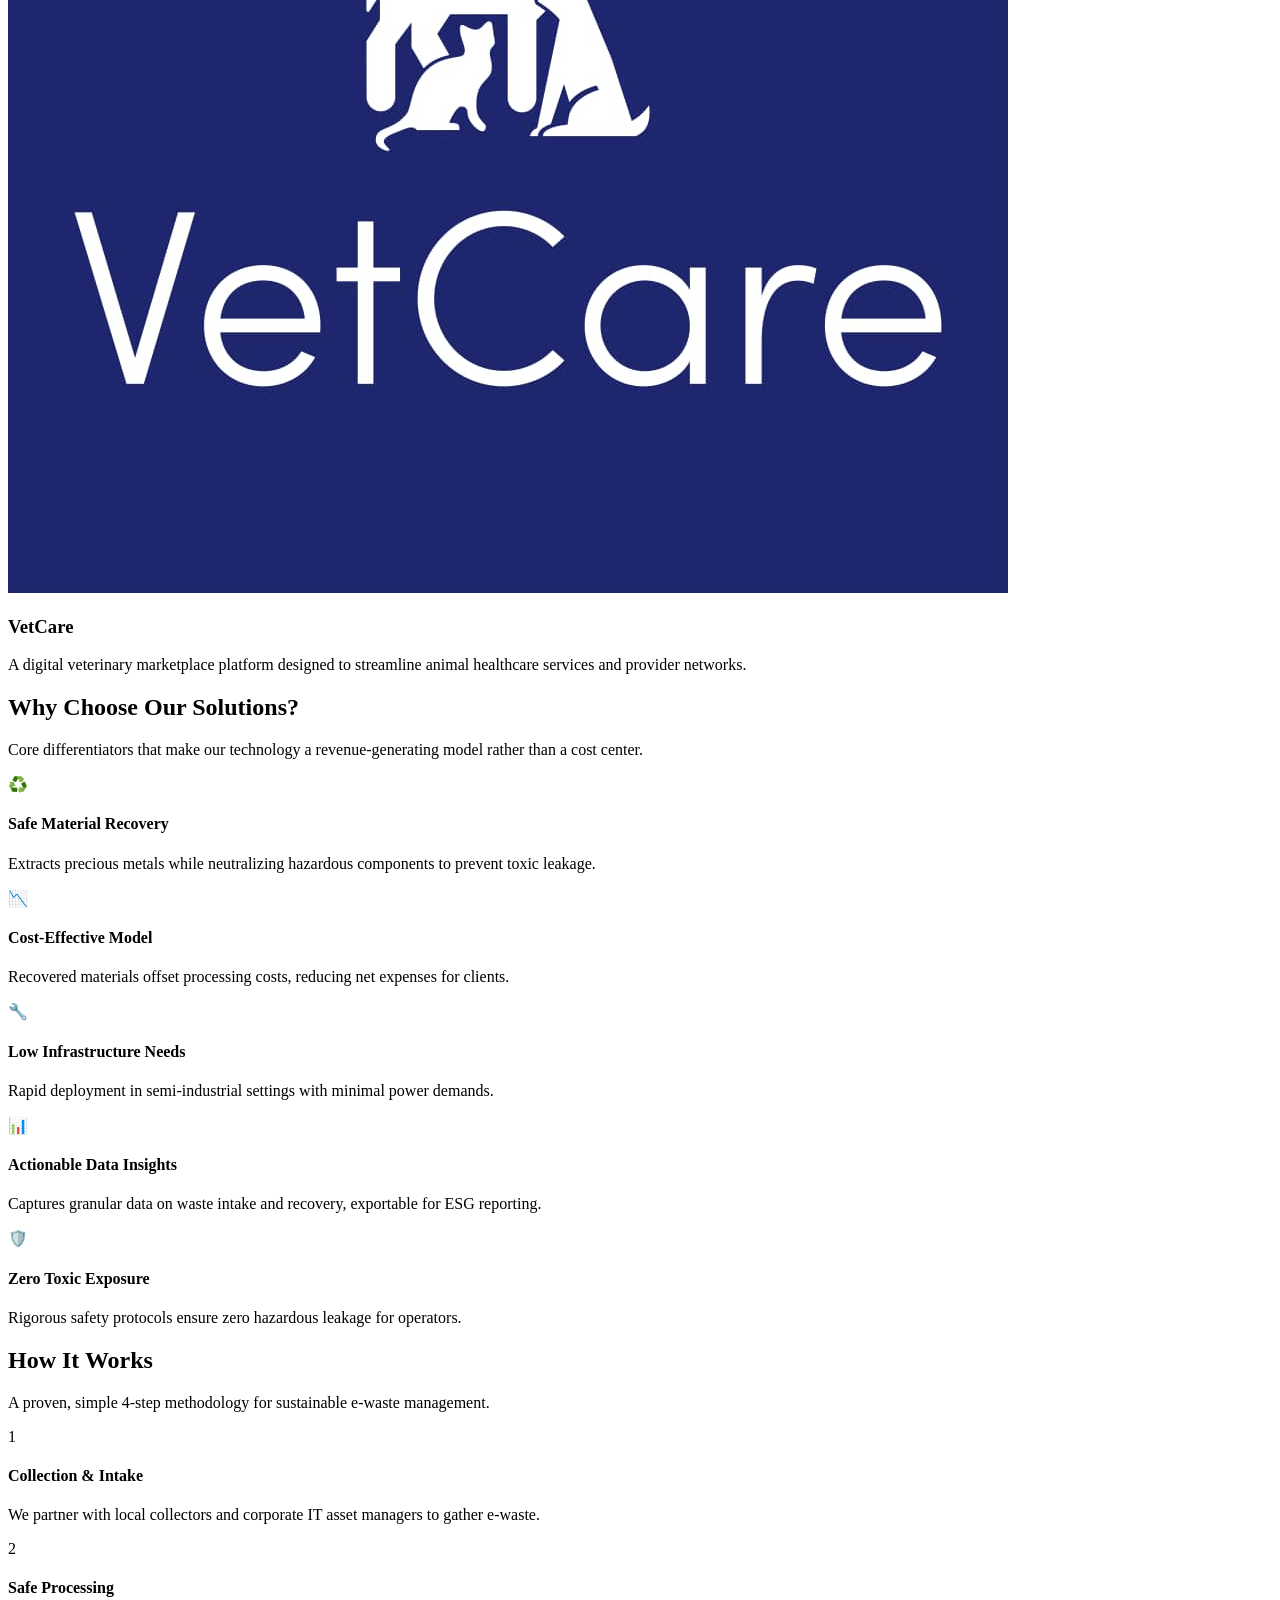
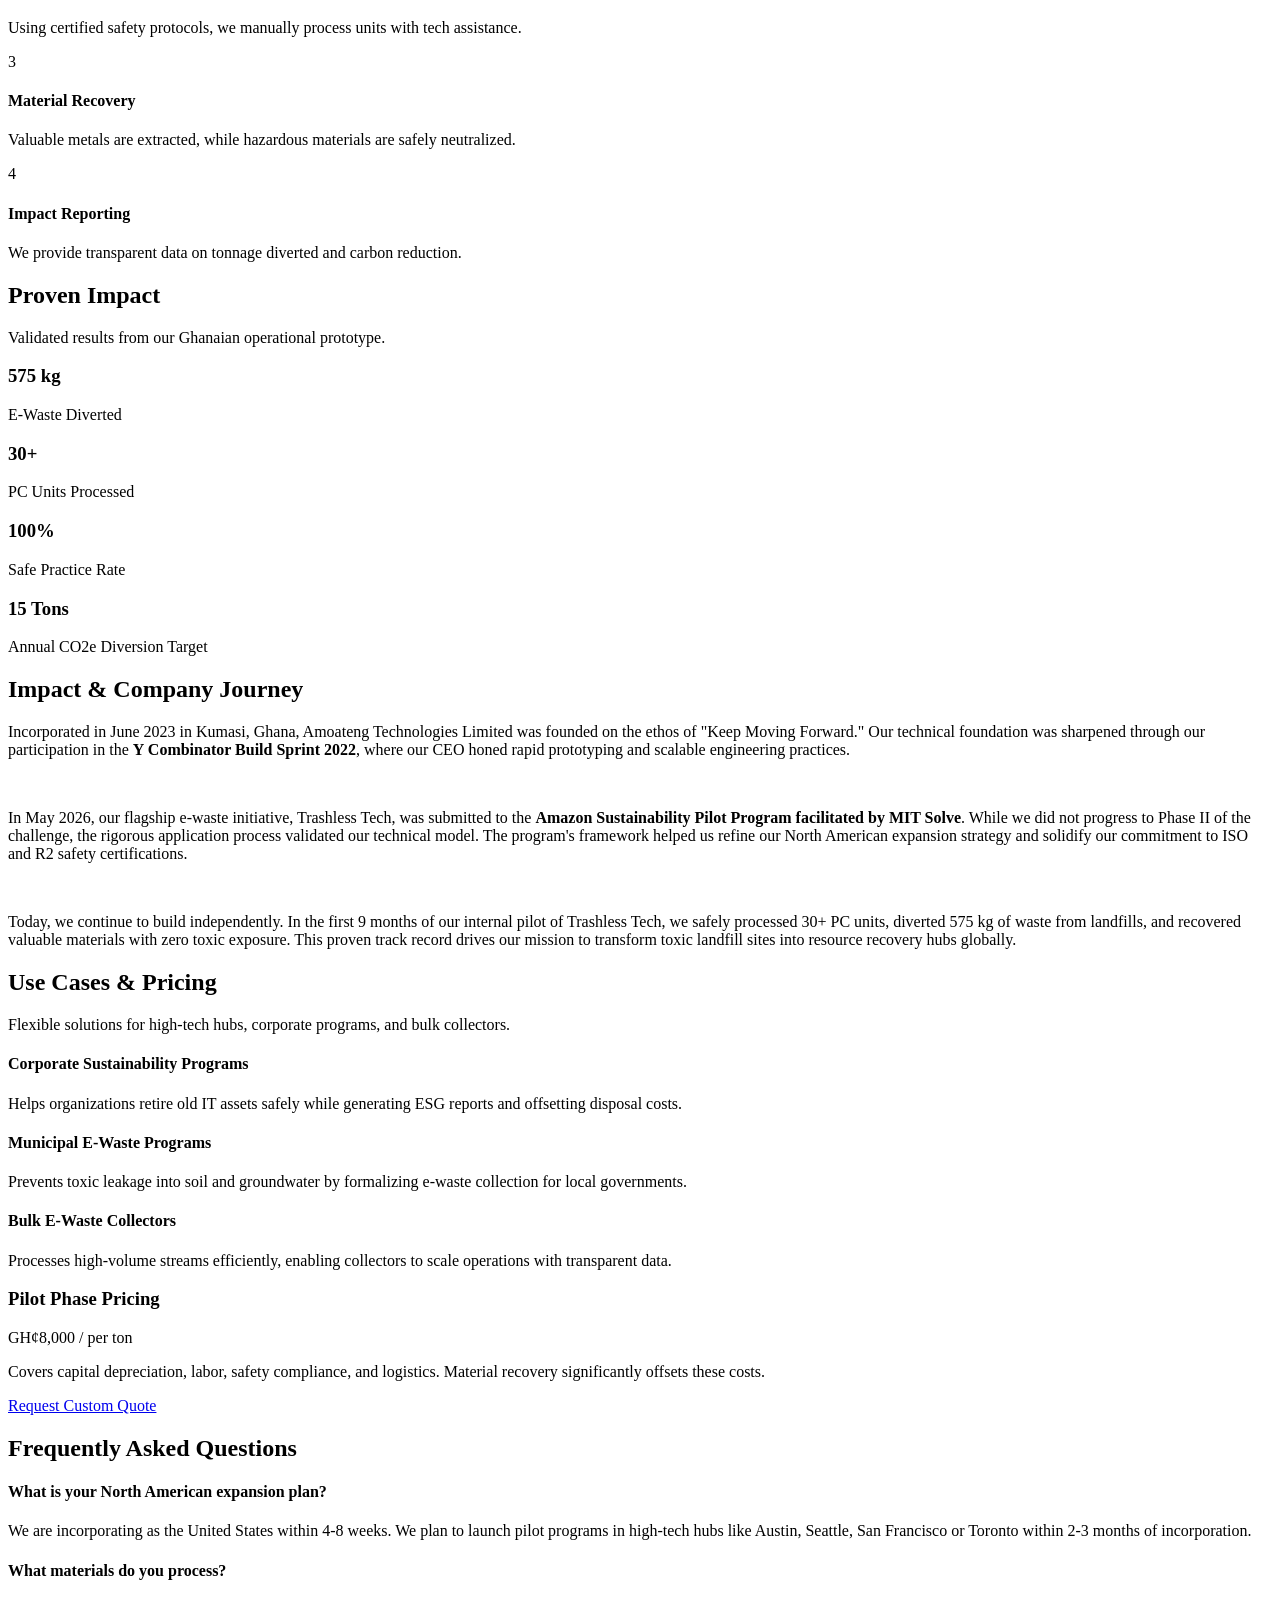
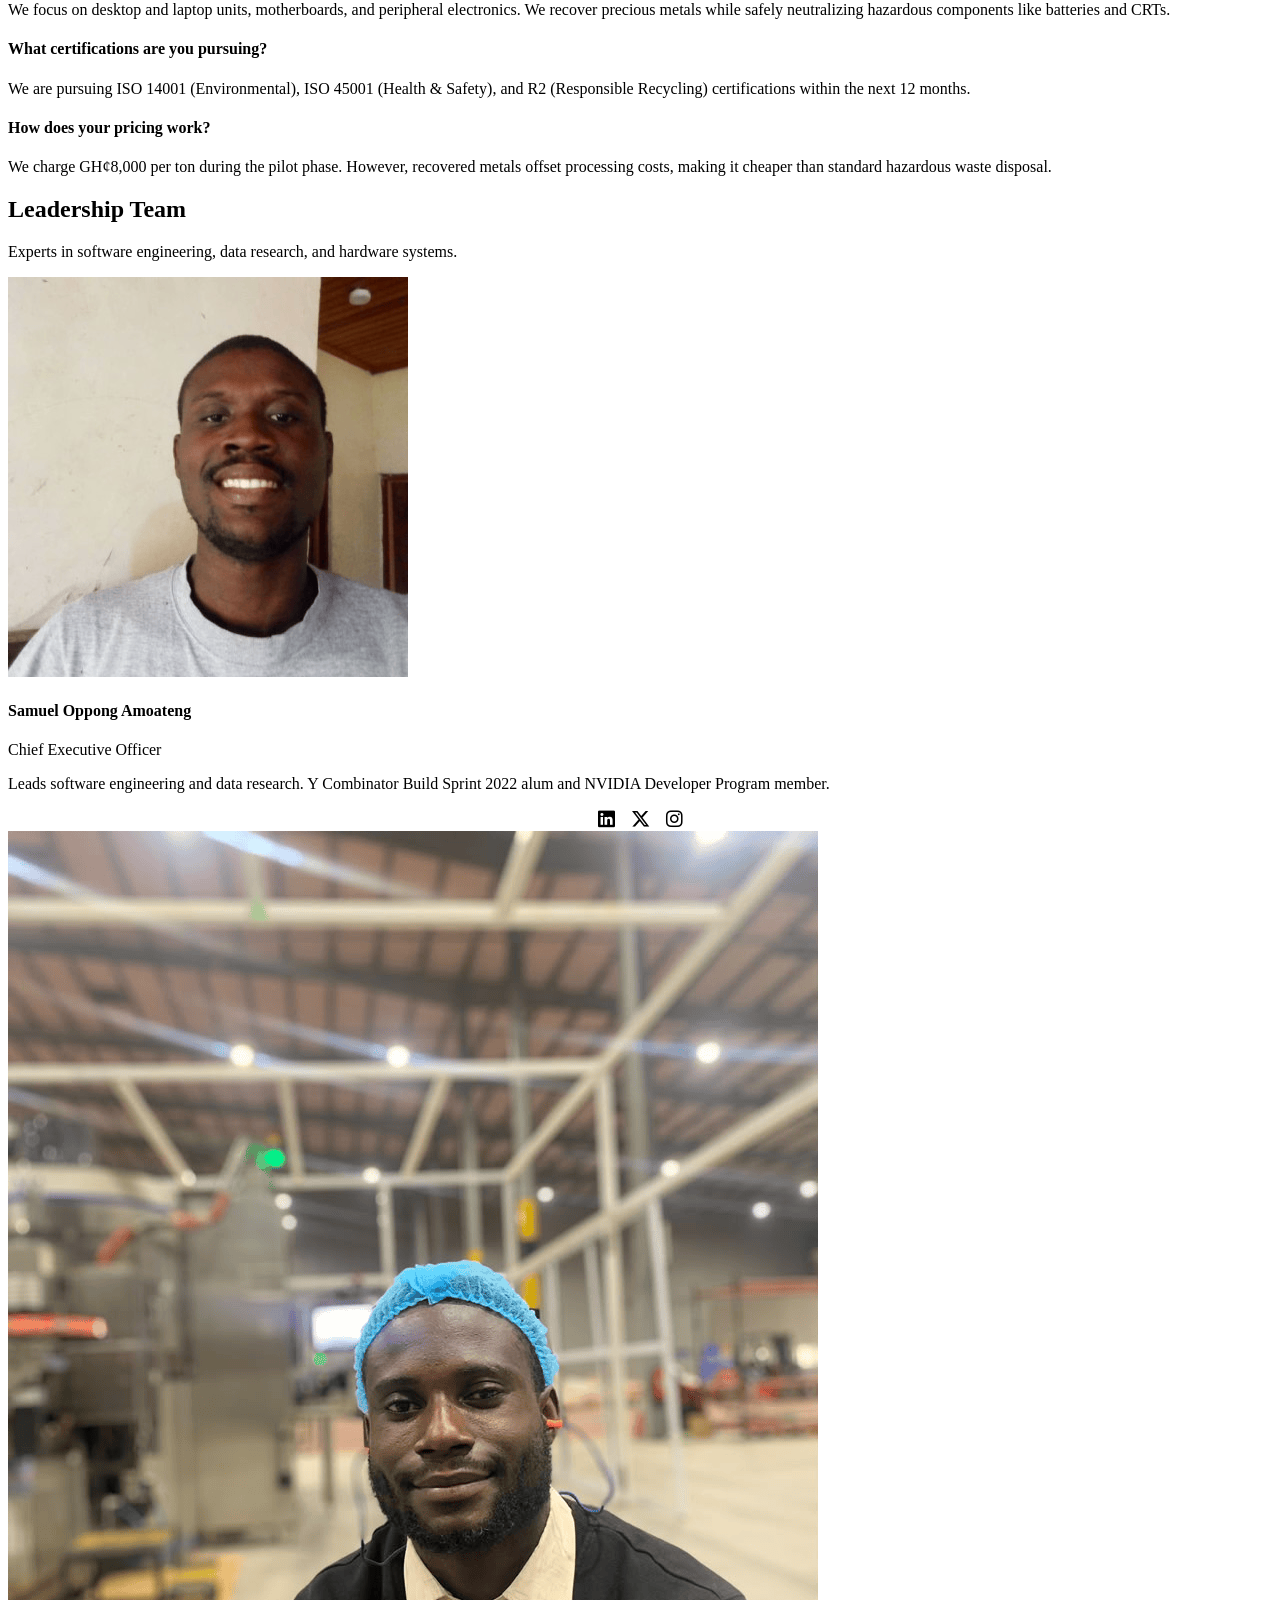
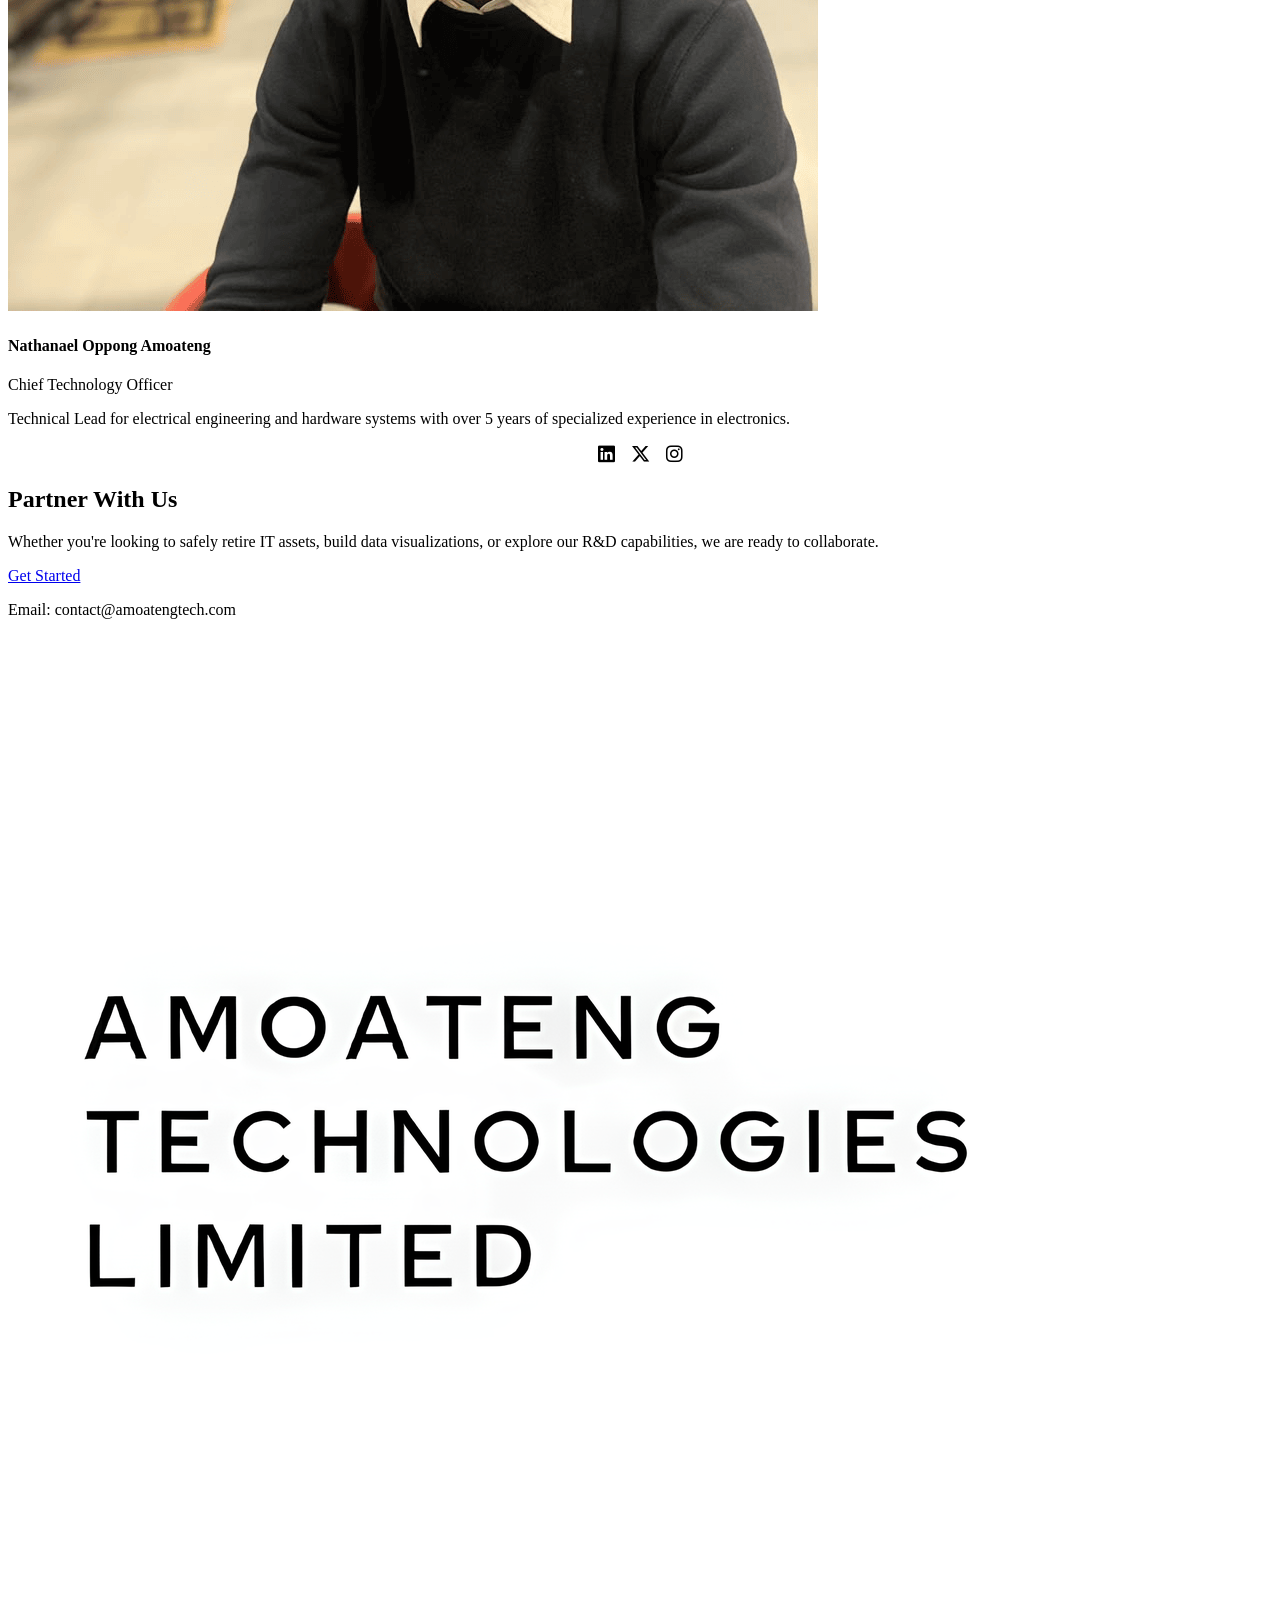
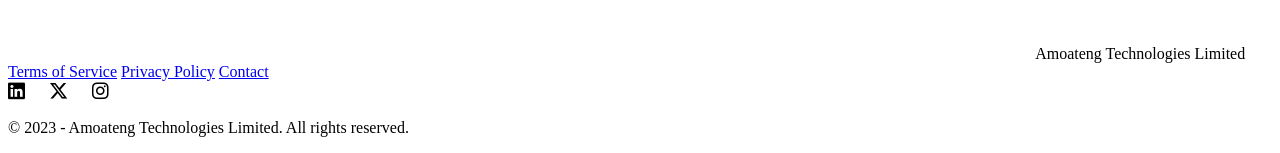
==== commit a5b3d82c: "Update stylesheet and script paths in index.html" ====
--- a/index.html
+++ b/index.html
@@ -4,7 +4,11 @@
     <meta charset="UTF-8">
     <meta name="viewport" content="width=device-width, initial-scale=1.0">
     <title>Amoateng Technologies Limited | Keep Moving Forward</title>
-    <link rel="stylesheet" href="assets/css/style.css">
+    <link rel="stylesheet" href="css/style.css">
+    <link rel="apple-touch-icon" sizes="180x180" href="apple-touch-icon.png">
+    <link rel="icon" type="image/png" sizes="32x32" href="favicon-32x32.png">
+    <link rel="icon" type="image/png" sizes="16x16" href="favicon-16x16.png">
+    <link rel="manifest" href="site.webmanifest">
     <link rel="preconnect" href="https://fonts.googleapis.com">
     <link href="https://fonts.googleapis.com/css2?family=Inter:wght@400;500;600;700;800&display=swap" rel="stylesheet">
     <!-- Font Awesome CDN -->
@@ -307,7 +311,7 @@
         </div>
     </footer>
 
-    <script src="assets/js/script.js"></script>
+    <script src="js/script.js"></script>
     <script data-goatcounter="https://amoatengtech.goatcounter.com/count"
         async src="//gc.zgo.at/count.js"></script>
 </body>
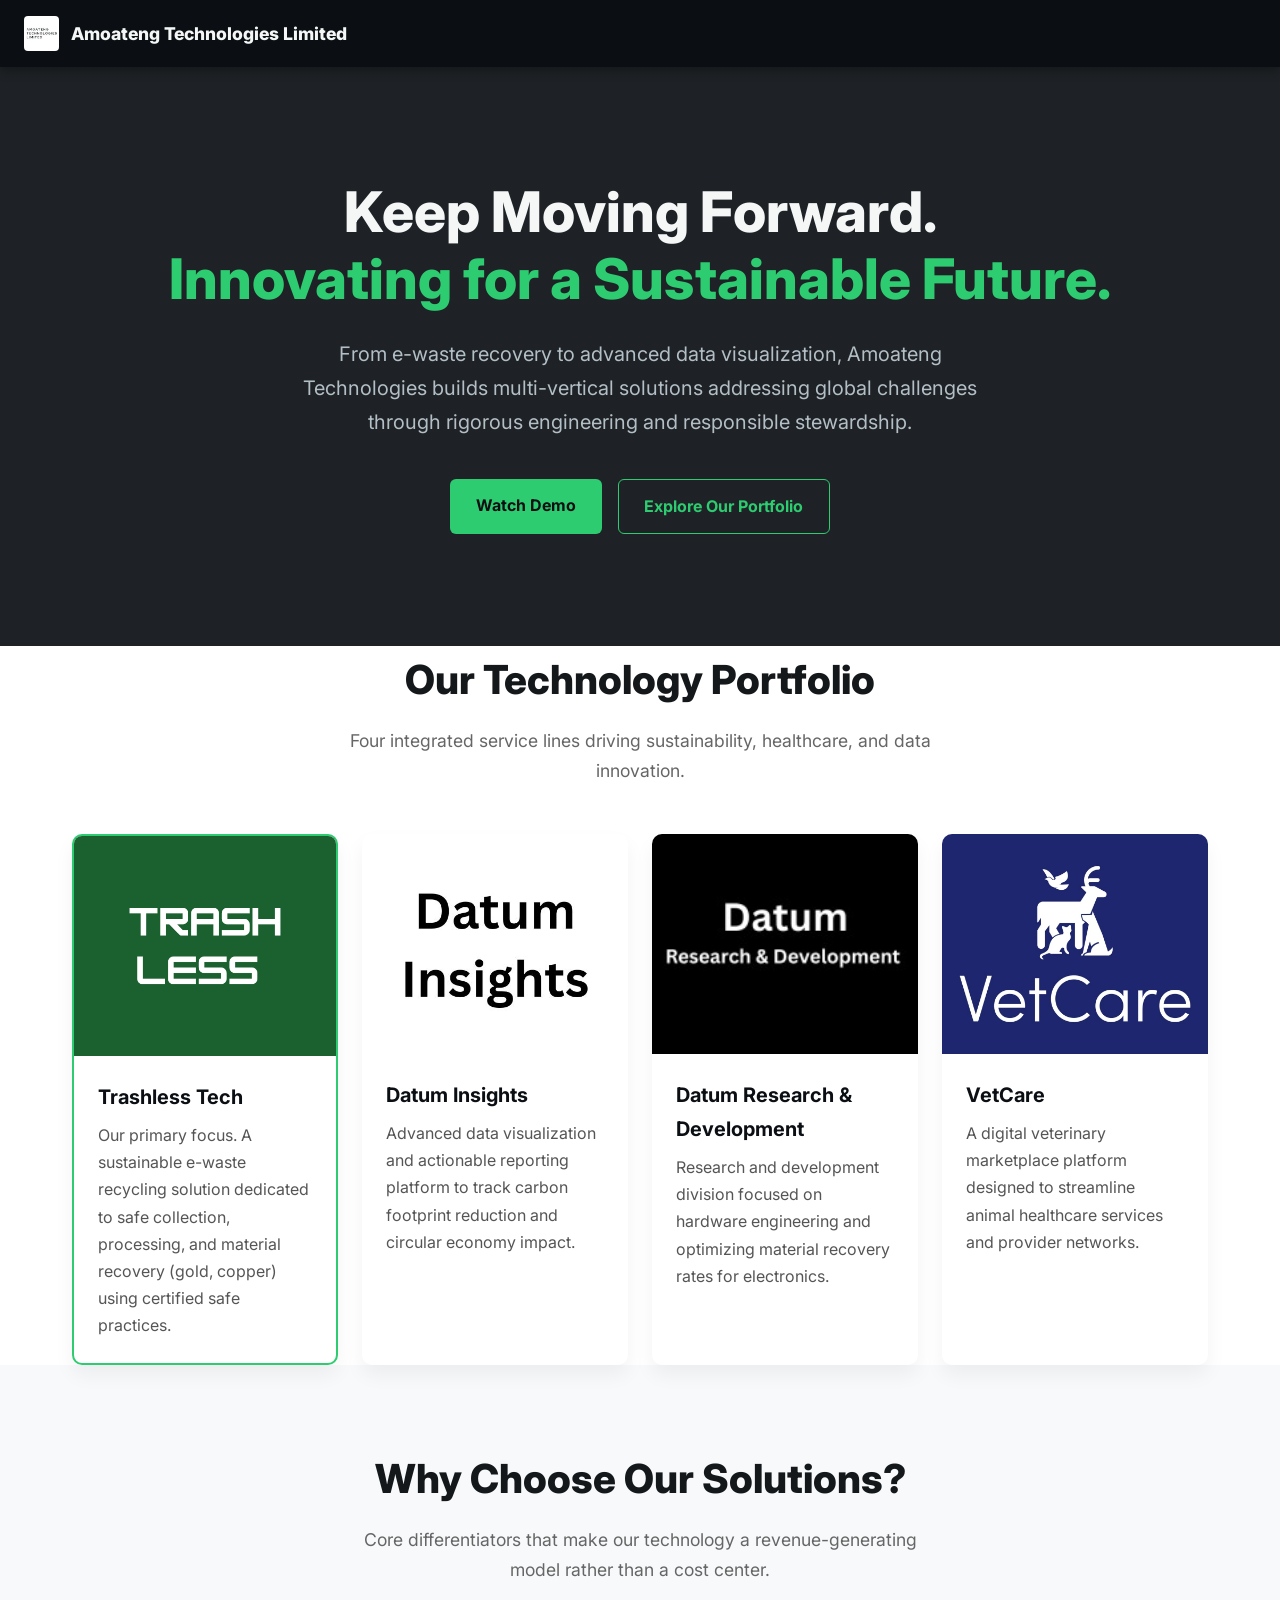
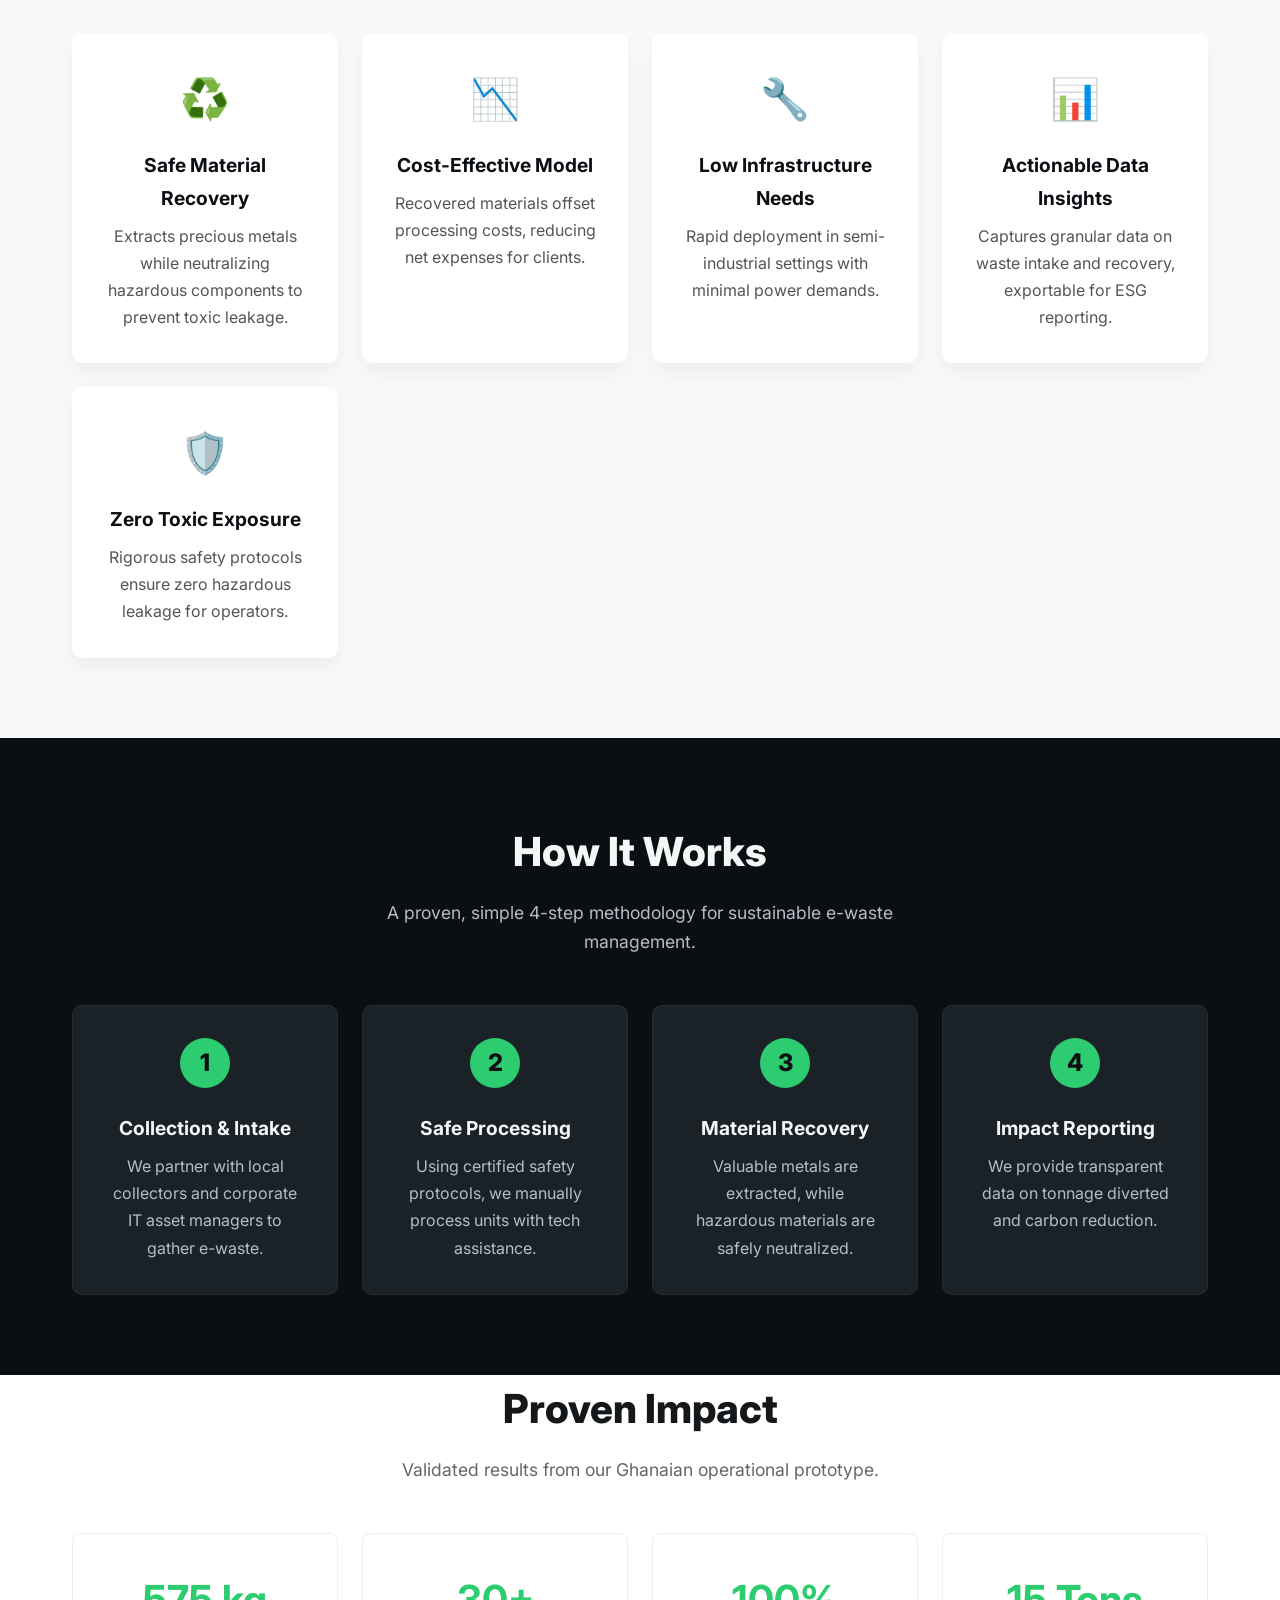
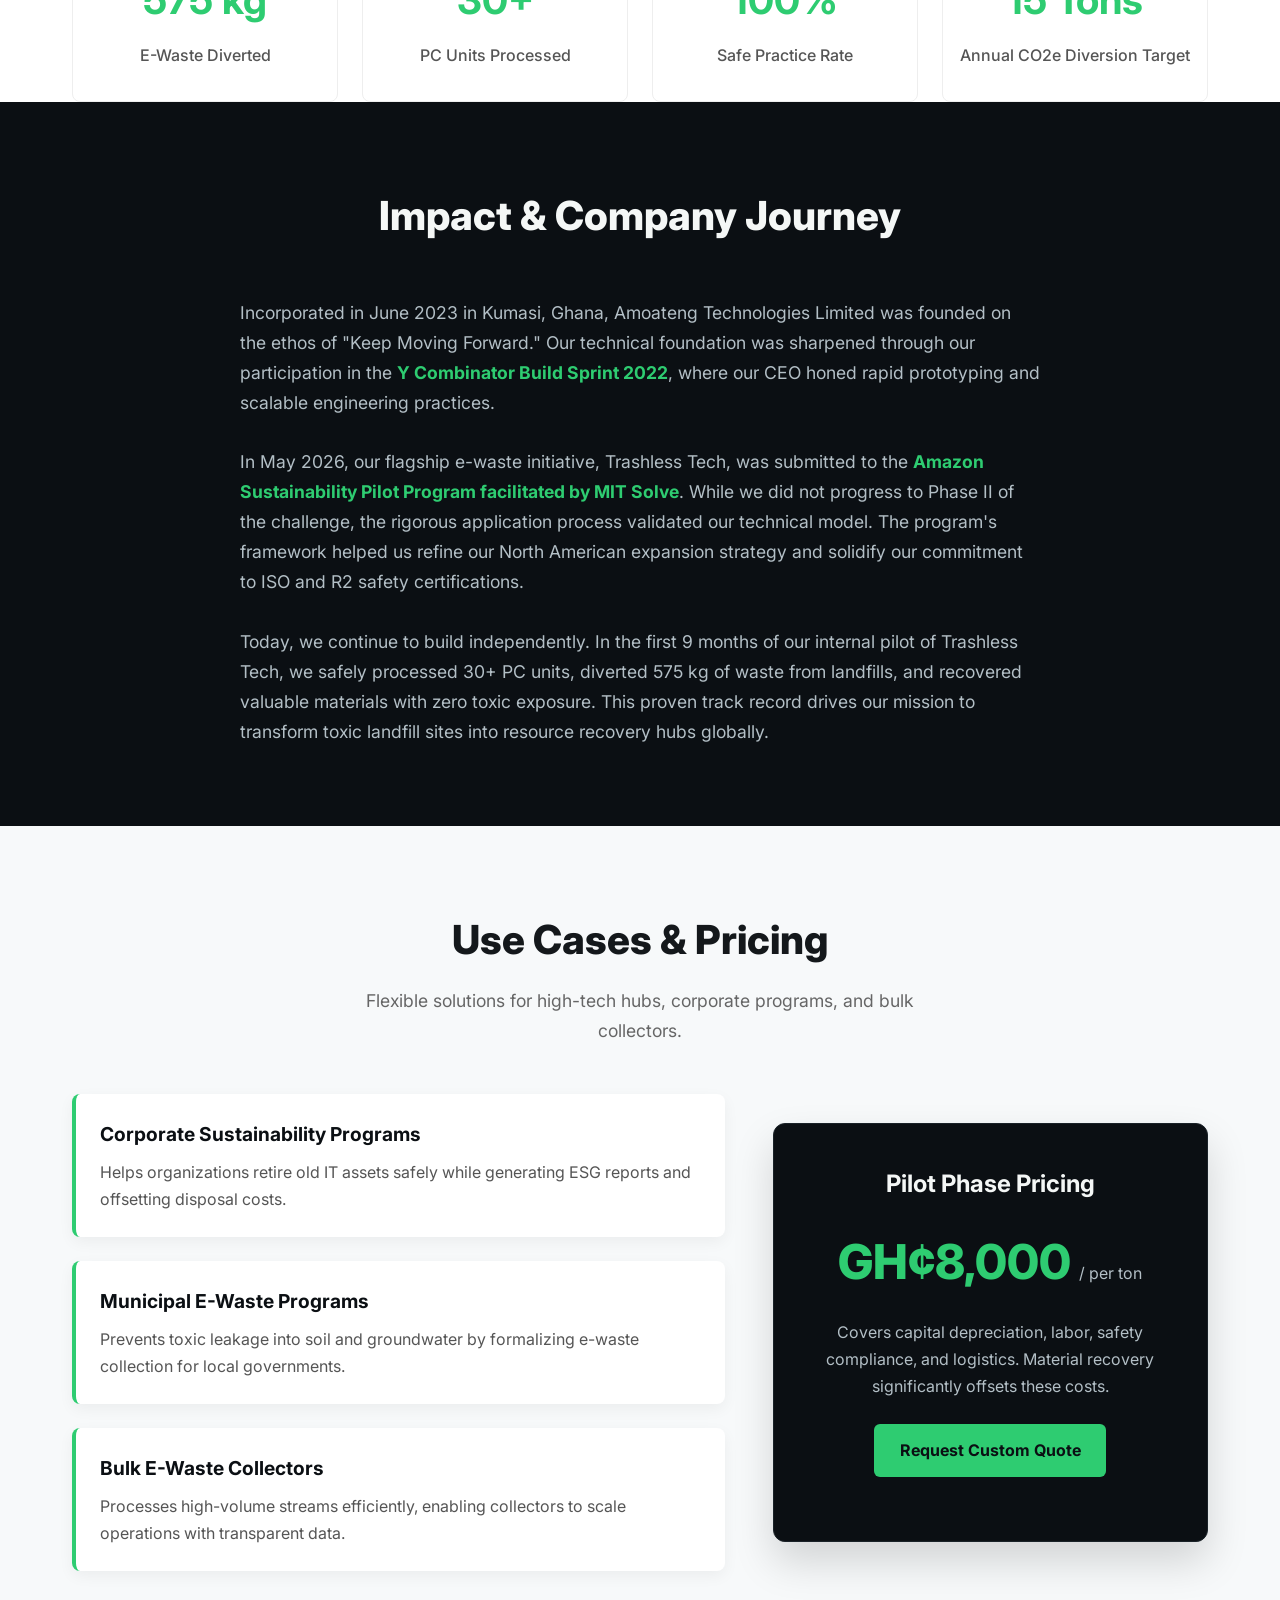
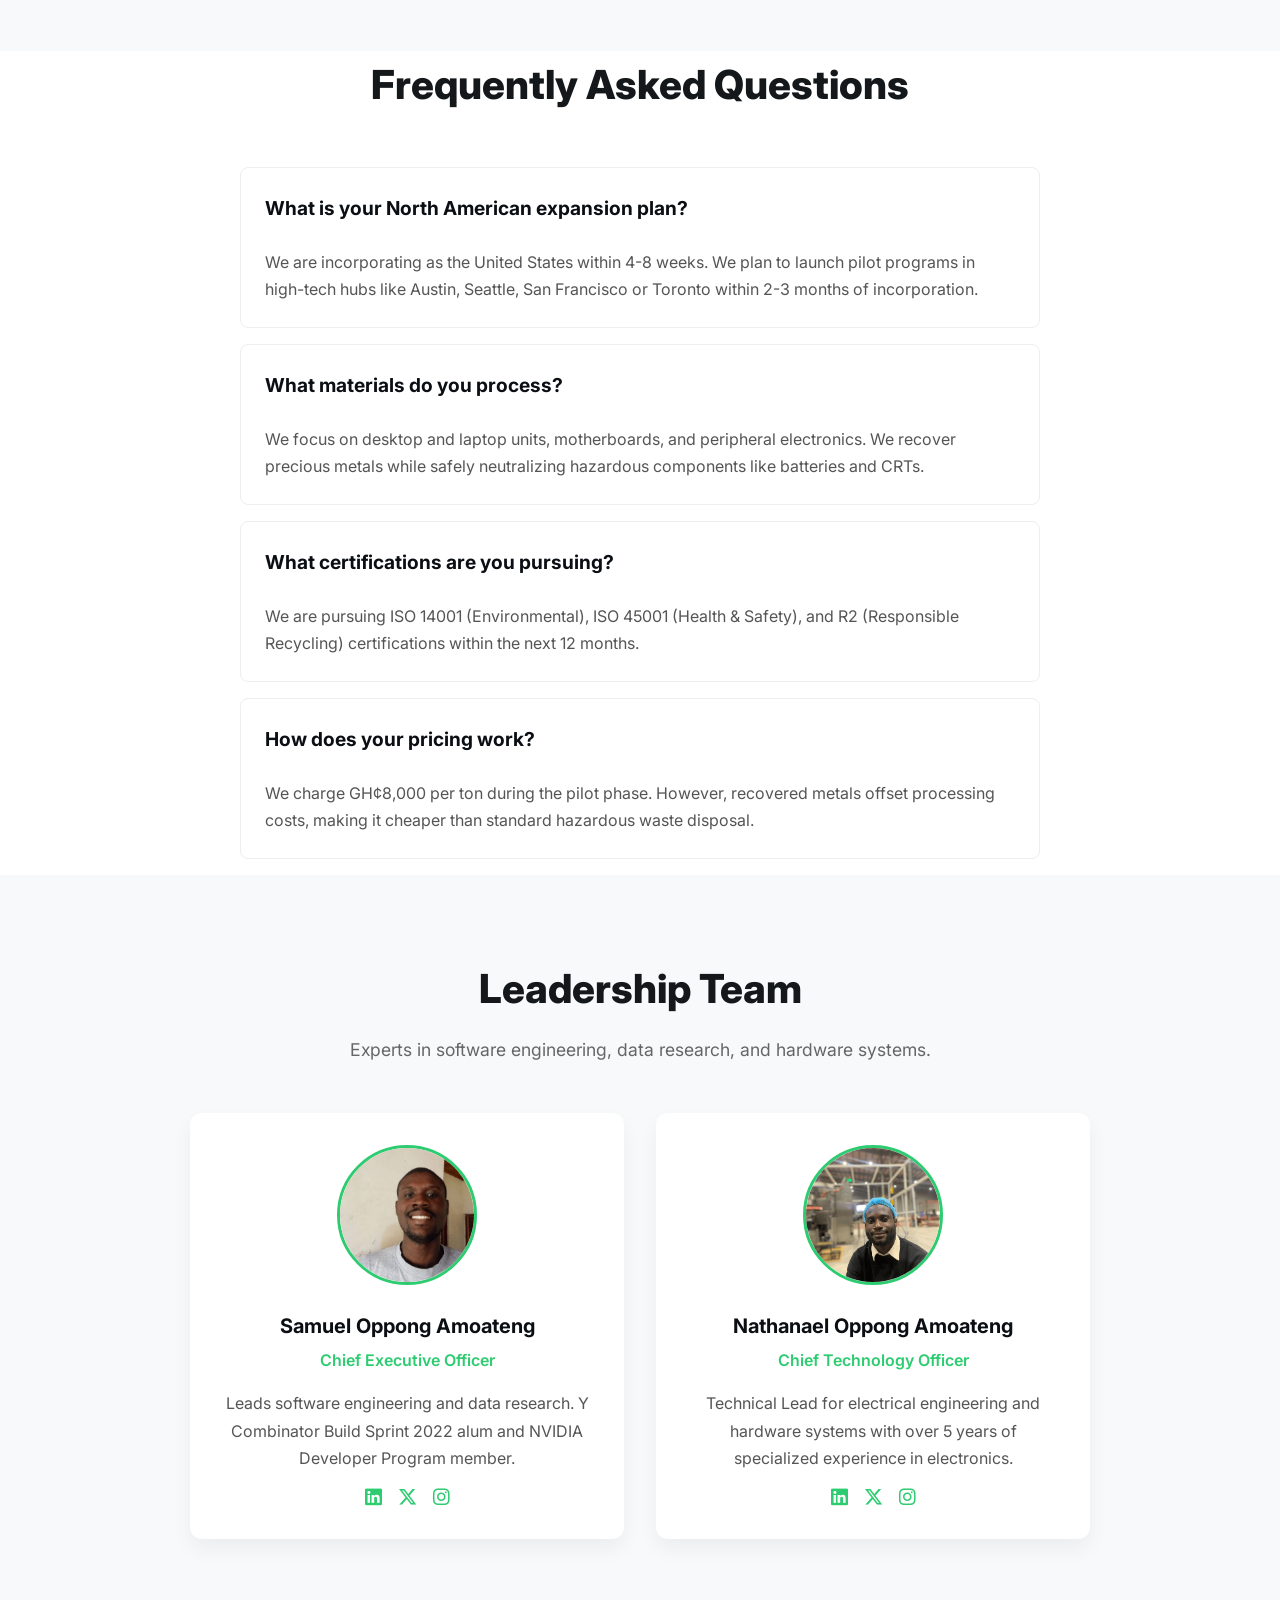
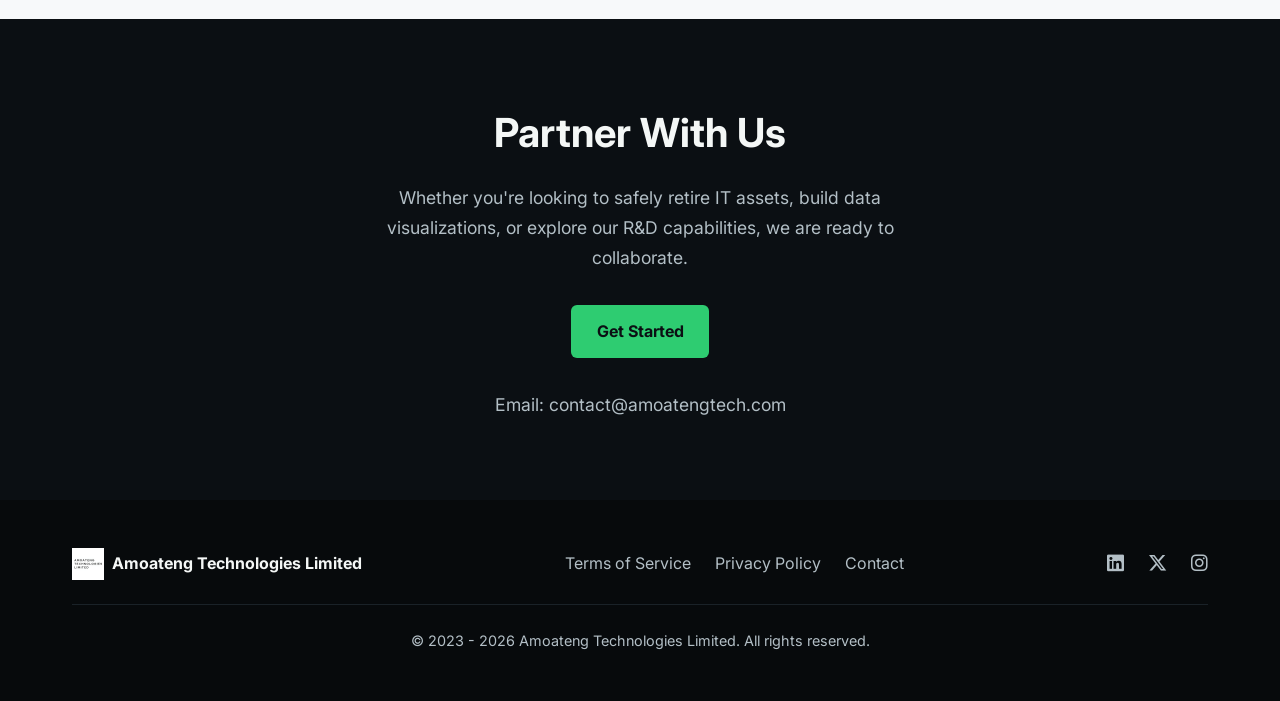
==== commit ae3776f6: "Add Umami tracking script to index.html" ====
--- a/index.html
+++ b/index.html
@@ -13,6 +13,7 @@
     <link href="https://fonts.googleapis.com/css2?family=Inter:wght@400;500;600;700;800&display=swap" rel="stylesheet">
     <!-- Font Awesome CDN -->
     <link rel="stylesheet" href="https://cdnjs.cloudflare.com/ajax/libs/font-awesome/6.5.1/css/all.min.css">
+    <script defer src="https://cloud.umami.is/script.js" data-website-id="ef106f9e-76e2-4b56-81e4-03a5aecfb6e2"></script>
 </head>
 <body>
 
--- a/css/style.css
+++ b/css/style.css
@@ -0,0 +1,395 @@
+:root {
+    --primary: #2ecc71;
+    --secondary: #0b0f13;
+    --accent: #1a2228;
+    --text-light: #f4f7f6;
+    --text-gray: #b3bfc6;
+    --text-dark: #14181b;
+    --bg-light: #ffffff;
+    --bg-gray: #f7f9fa;
+}
+
+* {
+    margin: 0;
+    padding: 0;
+    box-sizing: border-box;
+    font-family: 'Inter', sans-serif;
+}
+
+html {
+    scroll-behavior: smooth;
+    font-size: 16px; /* Base font size for rem scaling */
+}
+
+body {
+    background-color: var(--bg-light);
+    color: var(--text-dark);
+    line-height: 1.7; /* Increased for readability */
+    overflow-x: hidden; /* Prevents horizontal scroll */
+}
+
+a { text-decoration: none; color: inherit; }
+img { max-width: 100%; height: auto; display: block; }
+
+.container { width: 100%; max-width: 1200px; margin: 0 auto; padding: 0 1.5rem; }
+
+/* --- Navigation --- */
+header {
+    background-color: var(--secondary);
+    padding: 1rem 1.5rem;
+    display: flex;
+    justify-content: space-between;
+    align-items: center;
+    position: sticky;
+    top: 0;
+    z-index: 1000;
+    box-shadow: 0 4px 10px rgba(0,0,0,0.3);
+}
+
+.nav-brand {
+    display: flex;
+    align-items: center;
+    gap: 0.75rem;
+    color: var(--text-light);
+    font-weight: 800;
+    font-size: 1.1rem;
+    max-width: 100%;
+}
+
+.nav-brand img { 
+    border-radius: 4px; 
+    height: 35px; 
+    width: auto; 
+    flex-shrink: 0; 
+}
+nav { display: flex; align-items: center; }
+
+/* --- Buttons --- */
+.btn {
+    display: inline-block;
+    padding: 0.8rem 1.6rem;
+    border-radius: 6px;
+    font-weight: 700;
+    transition: 0.3s ease;
+    cursor: pointer;
+    border: none;
+    font-size: 1rem;
+}
+
+.btn-primary { background-color: var(--primary); color: var(--secondary); }
+.btn-primary:hover { background-color: #27ae60; transform: translateY(-2px); }
+
+.btn-outline { background: transparent; border: 1px solid var(--primary); color: var(--primary); }
+.btn-outline:hover { background: var(--primary); color: var(--secondary); }
+
+a:focus-visible, .btn:focus-visible {
+    outline: 2px solid var(--primary);
+    outline-offset: 3px;
+}
+
+/* --- Hero Section --- */
+.hero {
+    background: linear-gradient(rgba(11, 15, 19, 0.92), rgba(11, 15, 19, 0.92)), url('https://images.unsplash.com/photo-1531297484001-80022131f5a1?q=80&w=2620&auto=format&fit=crop') center/cover no-repeat;
+    color: var(--text-light);
+    text-align: center;
+    padding: 5rem 1.5rem;
+}
+
+.hero h1 { 
+    font-size: clamp(2.2rem, 5vw, 3.5rem); 
+    margin-bottom: 1.5rem; 
+    line-height: 1.2; 
+    font-weight: 800;
+}
+.hero h1 .highlight { color: var(--primary); }
+.hero p { 
+    font-size: clamp(1rem, 2vw, 1.25rem); 
+    max-width: 700px; 
+    margin: 0 auto 2.5rem auto; 
+    color: var(--text-gray); 
+}
+.hero-ctas { display: flex; gap: 1rem; justify-content: center; flex-wrap: wrap; }
+
+/* --- Sections --- */
+section { padding: 4rem 0; }
+.section-header { text-align: center; margin-bottom: 3rem; }
+.section-header h2 { 
+    font-size: clamp(1.8rem, 4vw, 2.5rem); 
+    margin-bottom: 0.75rem; 
+    font-weight: 800;
+}
+.section-header p { 
+    color: #666; 
+    max-width: 600px; 
+    margin: 0 auto; 
+    font-size: 1.1rem;
+}
+
+.bg-dark { background-color: var(--secondary); color: var(--text-light); }
+.bg-dark .section-header p { color: var(--text-gray); }
+.bg-gray { background-color: var(--bg-gray); }
+
+/* --- Portfolio Cards --- */
+.grid-cards {
+    display: grid;
+    grid-template-columns: 1fr; /* Mobile first */
+    gap: 1.5rem;
+}
+
+.card {
+    background: #fff;
+    border-radius: 10px;
+    box-shadow: 0 10px 20px rgba(0,0,0,0.05);
+    overflow: hidden;
+    transition: 0.3s;
+    display: flex;
+    flex-direction: column;
+}
+
+.card:hover { transform: translateY(-5px); box-shadow: 0 15px 30px rgba(0,0,0,0.1); }
+.card.highlight { border: 2px solid var(--primary); }
+
+.card-img { 
+    width: 100%; 
+    height: 220px; 
+    object-fit: cover; 
+    background-color: #eee; 
+}
+.card-body { padding: 1.5rem; flex-grow: 1; }
+.card-body h3 { margin-bottom: 0.5rem; color: var(--secondary); font-size: 1.25rem; }
+.card-body p { font-size: 1rem; color: #555; }
+
+/* --- Journey --- */
+.journey-content { max-width: 800px; margin: 0 auto; font-size: 1.1rem; color: var(--text-gray); }
+.journey-content strong { color: var(--primary); }
+
+/* --- Stats --- */
+.stats-grid {
+    display: grid;
+    grid-template-columns: repeat(2, 1fr); /* Mobile first */
+    gap: 1.5rem;
+    text-align: center;
+}
+
+.stat-box { 
+    padding: 2rem 1rem; 
+    border: 1px solid #eee; 
+    border-radius: 8px; 
+    transition: 0.3s;
+}
+.stat-box:hover { border-color: var(--primary); transform: translateY(-3px); }
+.stat-box h3 { font-size: clamp(1.8rem, 4vw, 2.5rem); color: var(--primary); margin-bottom: 0.5rem; }
+.stat-box p { font-weight: 500; font-size: 1rem; color: #555; }
+
+/* --- Contact --- */
+.contact-area { text-align: center; max-width: 600px; margin: 0 auto; }
+.contact-area h2 { font-size: clamp(1.8rem, 4vw, 2.5rem); margin-bottom: 1rem; }
+.contact-area p { font-size: 1.1rem; color: var(--text-gray); }
+.contact-area .btn { margin: 2rem 0; }
+.contact-details { color: var(--text-gray); font-size: 1rem; }
+
+/* --- Footer --- */
+footer {
+    background-color: #070a0c;
+    color: var(--text-gray);
+    padding: 3rem 0;
+}
+
+.footer-content {
+    display: flex;
+    flex-direction: column;
+    align-items: center;
+    gap: 1.5rem;
+    text-align: center;
+}
+
+.footer-brand {
+    display: flex;
+    align-items: center;
+    gap: 0.5rem;
+    color: var(--text-light);
+    font-weight: 700;
+}
+.footer-brand img { height: 32px; width: auto; }
+
+.footer-links { display: flex; gap: 1.5rem; flex-wrap: wrap; justify-content: center; }
+.footer-links a:hover { color: var(--primary); }
+
+.copyright { font-size: 0.9rem; border-top: 1px solid var(--accent); padding-top: 1.5rem; width: 100%; }
+
+/* --- Features Section --- */
+.features-list {
+    display: grid;
+    grid-template-columns: repeat(auto-fit, minmax(250px, 1fr)); /* Auto-fit stress test fix */
+    gap: 1.5rem;
+}
+.feature-item {
+    background: #fff;
+    padding: 2rem;
+    border-radius: 10px;
+    text-align: center;
+    box-shadow: 0 10px 20px rgba(0,0,0,0.05);
+    transition: 0.3s;
+}
+.feature-item:hover { transform: translateY(-5px); box-shadow: 0 15px 30px rgba(0,0,0,0.1); }
+.feature-icon { font-size: 2.5rem; display: block; margin-bottom: 1rem; }
+.feature-item h4 { color: var(--secondary); margin-bottom: 0.5rem; font-size: 1.2rem; }
+.feature-item p { color: #555; font-size: 1rem; }
+
+/* --- How It Works (Steps) --- */
+.steps {
+    display: grid;
+    grid-template-columns: repeat(auto-fit, minmax(220px, 1fr)); /* Auto-fit fix */
+    gap: 1.5rem;
+}
+.step {
+    background: var(--accent);
+    padding: 2rem;
+    border-radius: 10px;
+    text-align: center;
+    border: 1px solid rgba(255,255,255,0.05);
+    transition: 0.3s;
+}
+.step:hover { transform: translateY(-5px); border-color: var(--primary); }
+.step-number {
+    width: 50px;
+    height: 50px;
+    background: var(--primary);
+    color: var(--secondary);
+    border-radius: 50%;
+    display: flex;
+    align-items: center;
+    justify-content: center;
+    font-weight: 800;
+    font-size: 1.5rem;
+    margin: 0 auto 1.5rem auto;
+}
+.step h4 { color: var(--text-light); margin-bottom: 0.5rem; font-size: 1.2rem; }
+.step p { color: var(--text-gray); font-size: 1rem; }
+
+/* --- Pricing & Use Cases (Split Layout) --- */
+.split-layout {
+    display: grid;
+    grid-template-columns: 1fr; /* Mobile first */
+    gap: 2.5rem;
+    align-items: center;
+}
+.use-cases { display: flex; flex-direction: column; gap: 1.5rem; }
+.use-case {
+    background: #fff;
+    padding: 1.5rem;
+    border-radius: 8px;
+    border-left: 4px solid var(--primary);
+    box-shadow: 0 5px 15px rgba(0,0,0,0.05);
+}
+.use-case h4 { color: var(--secondary); margin-bottom: 0.5rem; font-size: 1.2rem; }
+.use-case p { color: #555; font-size: 1rem; }
+
+.pricing-card {
+    background: var(--secondary);
+    color: var(--text-light);
+    padding: 2.5rem;
+    border-radius: 12px;
+    text-align: center;
+    border: 1px solid var(--accent);
+    box-shadow: 0 20px 40px rgba(0,0,0,0.15);
+}
+.pricing-card h3 { color: var(--text-light); margin-bottom: 1rem; font-size: 1.5rem; }
+.price { 
+    font-size: clamp(2rem, 5vw, 3rem); 
+    font-weight: 800; 
+    color: var(--primary); 
+    margin-bottom: 1rem; 
+    display: flex; 
+    align-items: baseline; 
+    justify-content: center; 
+    gap: 0.5rem; 
+    flex-wrap: wrap;
+}
+.price span { font-size: 1rem; font-weight: 400; color: var(--text-gray); }
+.pricing-card p { color: var(--text-gray); margin-bottom: 1.5rem; font-size: 1rem; }
+
+/* --- FAQ Section --- */
+.faq-container { max-width: 800px; margin: 0 auto; }
+.faq-item {
+    background: #fff;
+    border: 1px solid #eee;
+    border-radius: 8px;
+    margin-bottom: 1rem;
+    overflow: hidden;
+    transition: 0.3s;
+}
+.faq-item:hover { box-shadow: 0 5px 15px rgba(0,0,0,0.05); border-color: #ddd; }
+.faq-item h4 { padding: 1.5rem; color: var(--secondary); font-size: 1.2rem; }
+.faq-item p { padding: 0 1.5rem 1.5rem 1.5rem; color: #555; font-size: 1rem; }
+
+/* --- Team Section --- */
+.team-grid {
+    display: grid;
+    grid-template-columns: repeat(auto-fit, minmax(280px, 1fr)); /* Auto-fit fix */
+    gap: 2rem;
+    max-width: 900px;
+    margin: 0 auto;
+}
+.team-member {
+    background: #fff;
+    padding: 2rem;
+    border-radius: 12px;
+    text-align: center;
+    box-shadow: 0 10px 20px rgba(0,0,0,0.05);
+    transition: 0.3s;
+}
+.team-member:hover { transform: translateY(-5px); box-shadow: 0 15px 30px rgba(0,0,0,0.1); }
+.team-member img {
+    width: 140px;
+    height: 140px;
+    border-radius: 50%;
+    object-fit: cover;
+    margin: 0 auto 1.5rem auto;
+    border: 3px solid var(--primary);
+}
+.team-member h4 { color: var(--secondary); margin-bottom: 0.25rem; font-size: 1.25rem; }
+.team-member .role { color: var(--primary); font-weight: 600; display: block; margin-bottom: 1rem; font-size: 1rem; }
+.team-member p { color: #555; font-size: 1rem; }
+
+.social-icons a { transition: 0.3s; display: inline-flex; }
+.social-icons a:hover { opacity: 0.7; transform: translateY(-2px); }
+
+/* --- Media Queries (Scaling Up) --- */
+@media (min-width: 600px) {
+    .stats-grid { grid-template-columns: repeat(4, 1fr); }
+    .footer-content { flex-direction: row; justify-content: space-between; text-align: left; flex-wrap: wrap; }
+    .copyright { width: 100%; text-align: center; }
+}
+
+@media (min-width: 900px) {
+    .container { padding: 0 2rem; }
+    .hero { padding: 7rem 2rem; }
+    section { padding: 5rem 0; }
+    
+    /* Desktop Portfolio Grid */
+    .grid-cards {
+        grid-template-columns: repeat(2, 1fr);
+    }
+
+    .split-layout { grid-template-columns: 1.5fr 1fr; gap: 3rem; }
+}
+
+@media (min-width: 1200px) {
+    .grid-cards {
+        grid-template-columns: repeat(4, 1fr); /* Puts all 4 cards on the same row */
+    }
+}
+
+/* --- Mobile Stress Test Override --- */
+/* Prevents horizontal scrolling on very small screens caused by inline nowrap on header */
+@media (max-width: 480px) {
+    .nav-brand {
+        white-space: normal !important; /* Overrides inline style to prevent horizontal scroll */
+        font-size: 1rem;
+    }
+    .nav-brand img {
+        height: 30px;
+    }
+    .footer-brand span { font-size: 0.9rem; }
+}
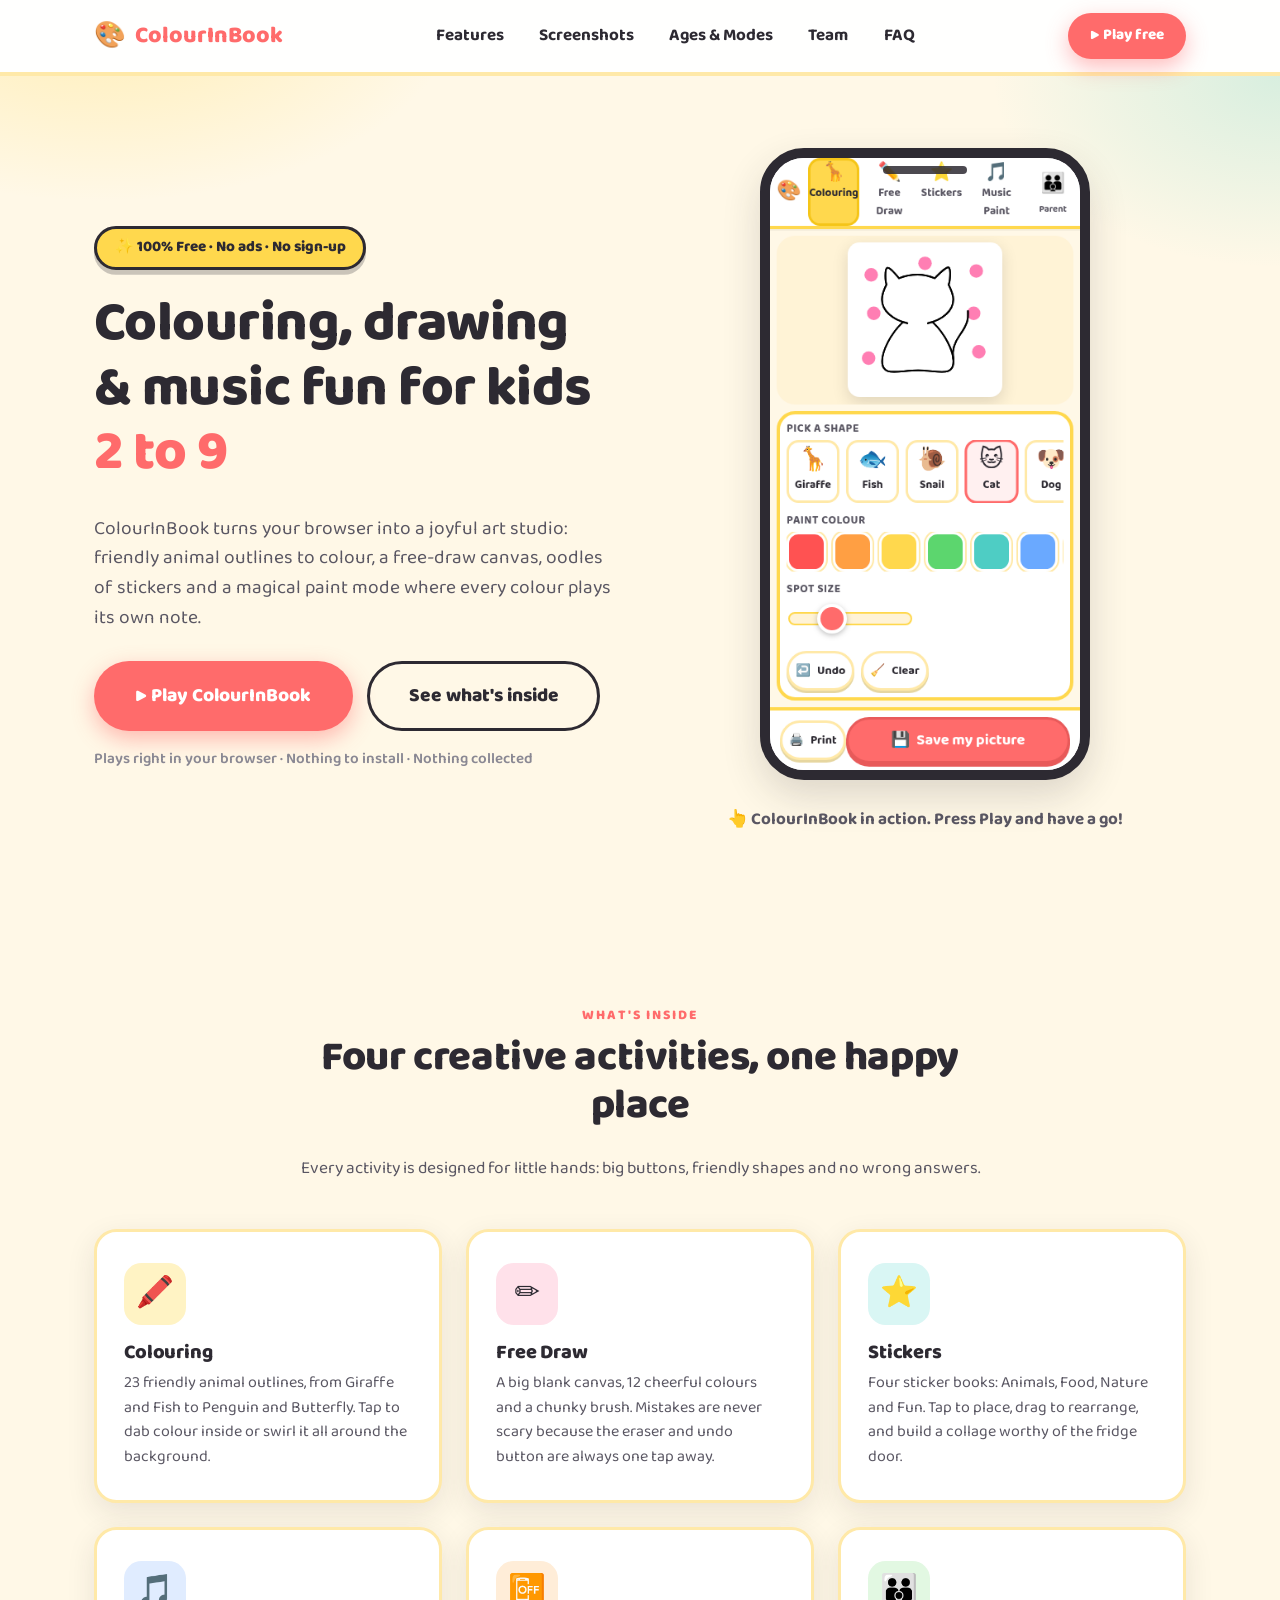
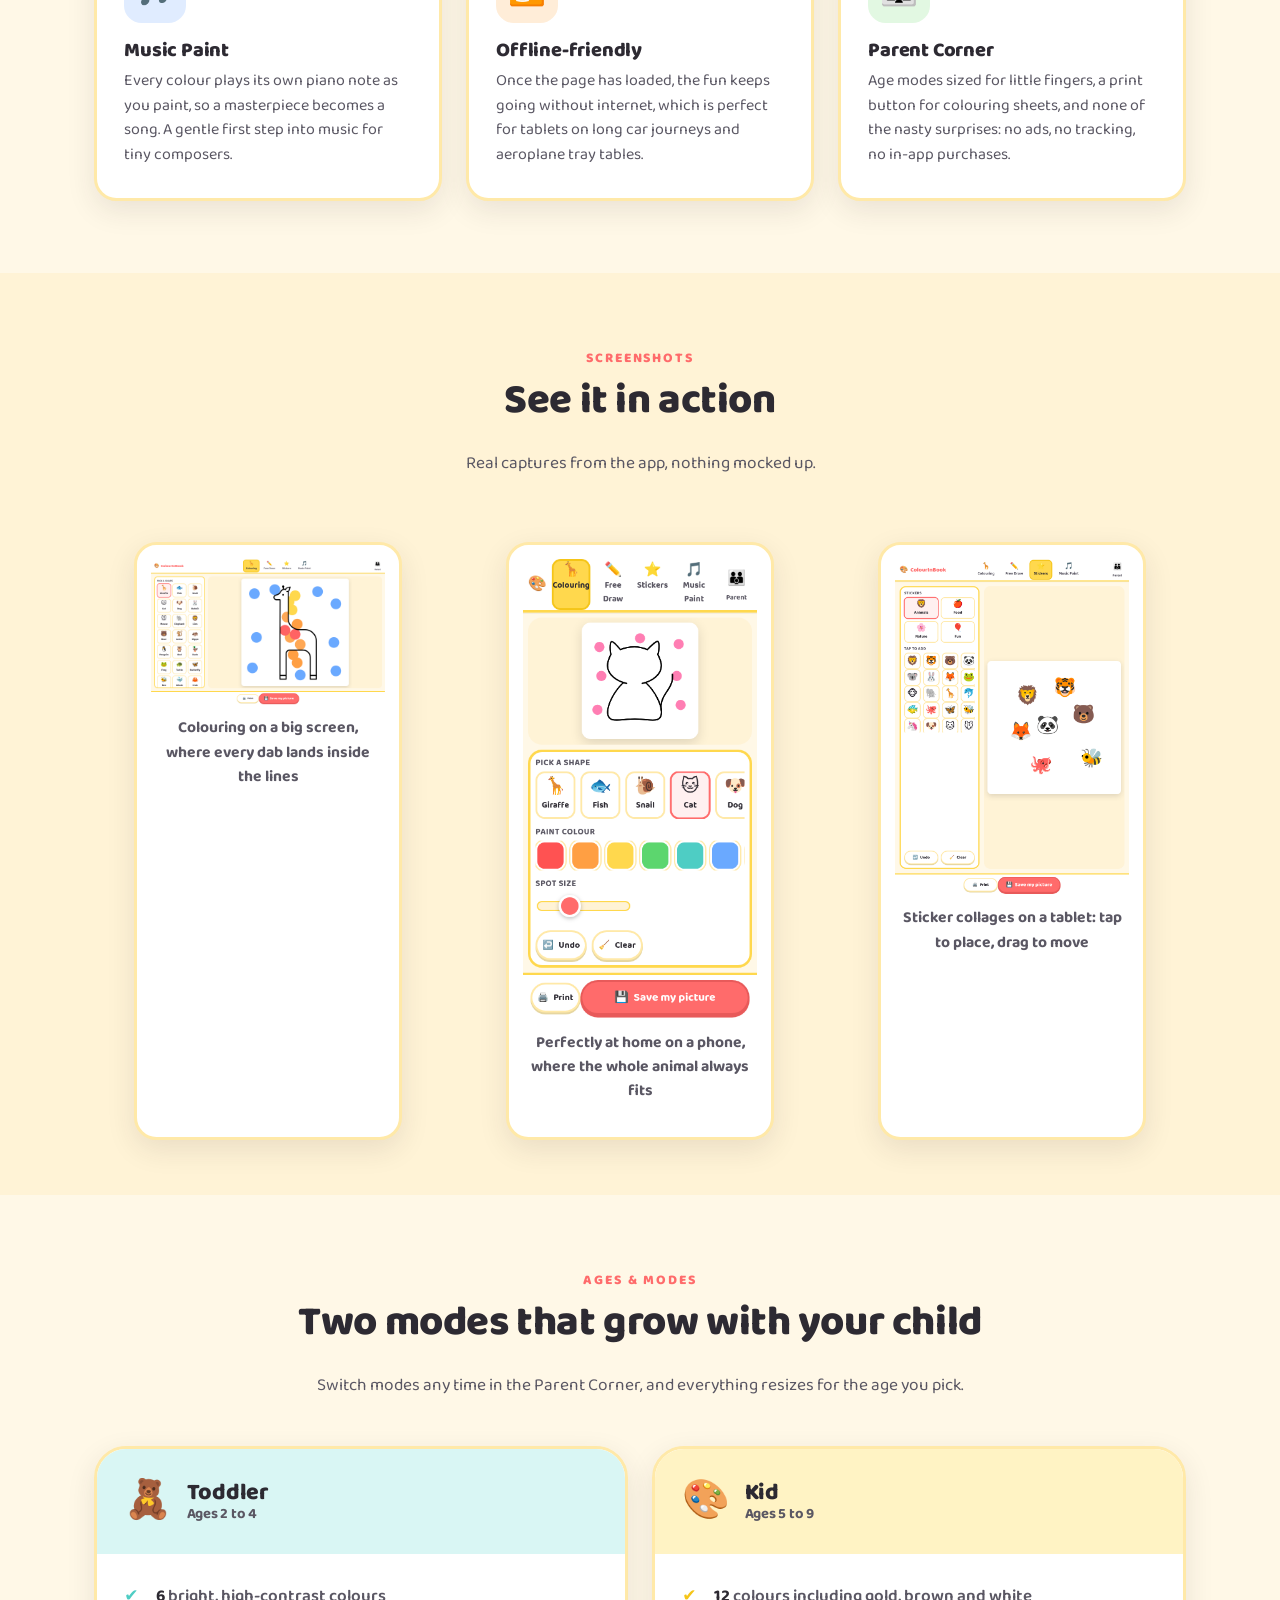
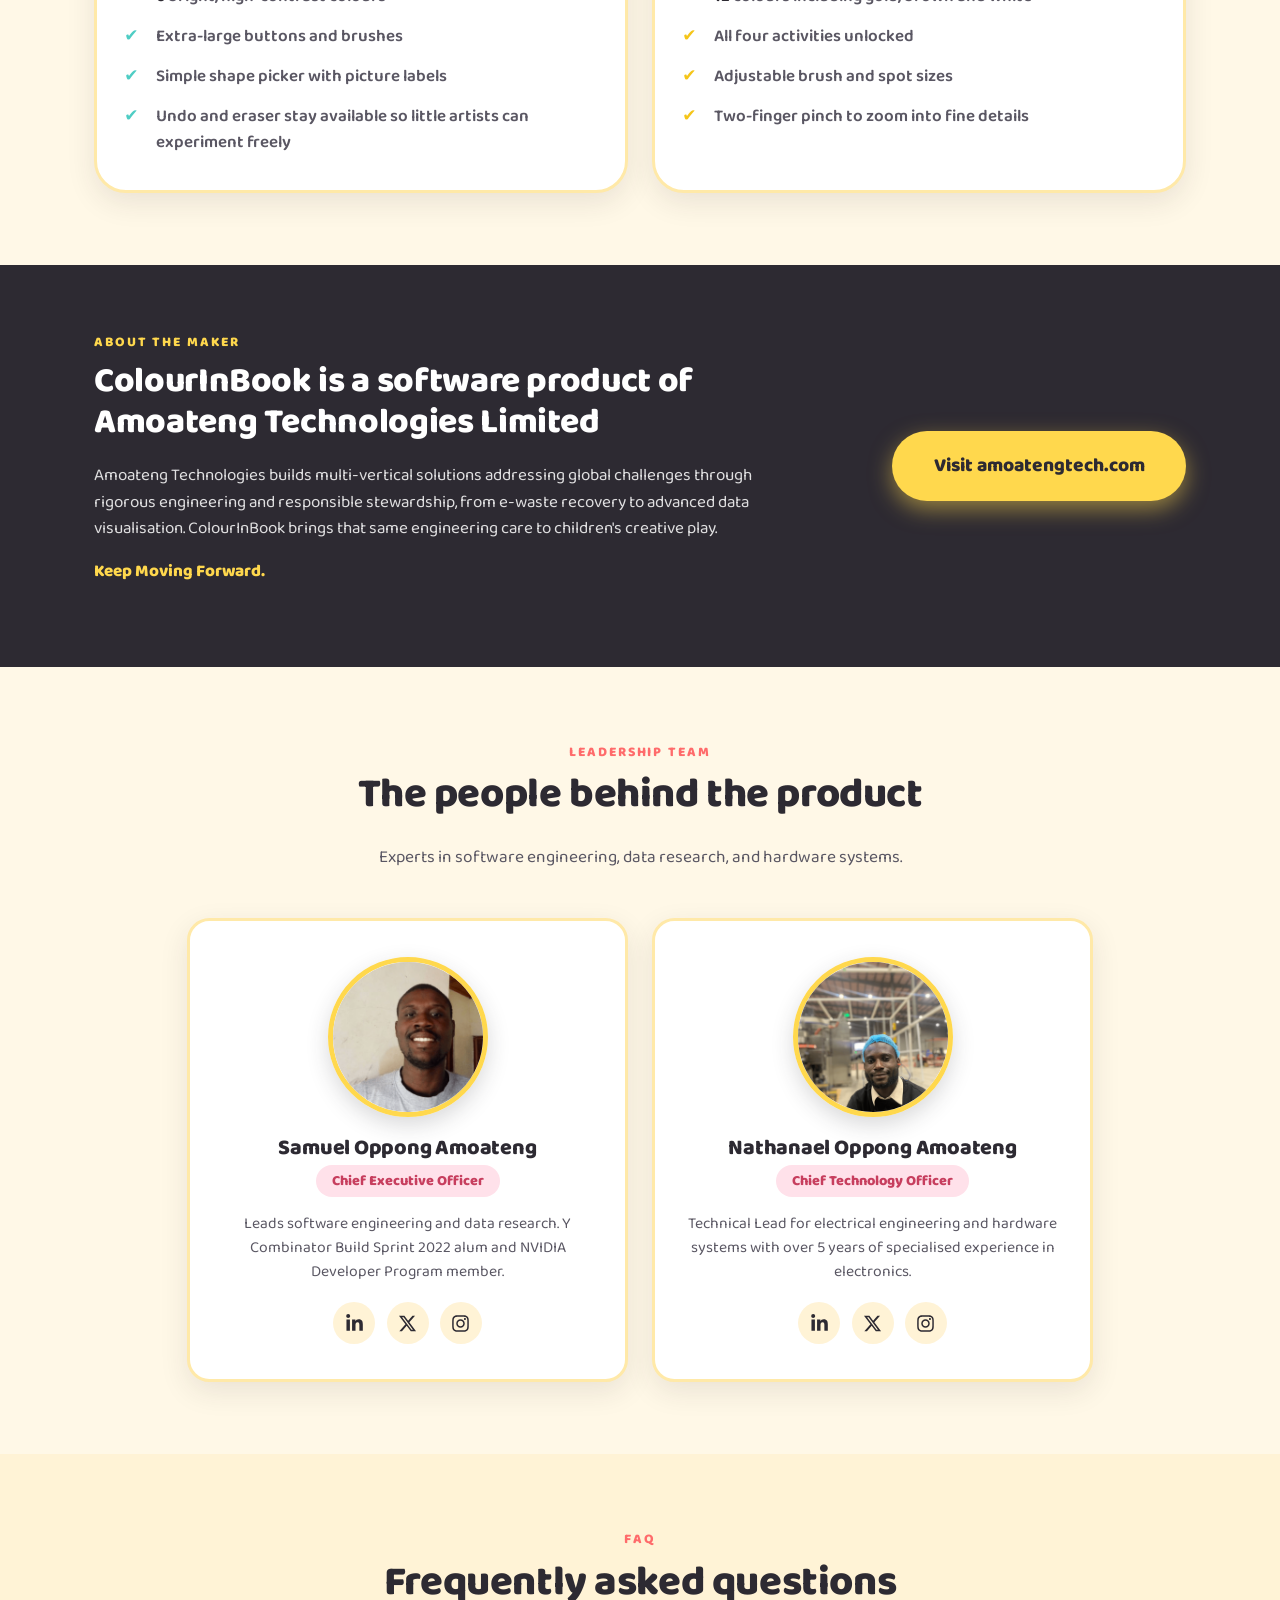
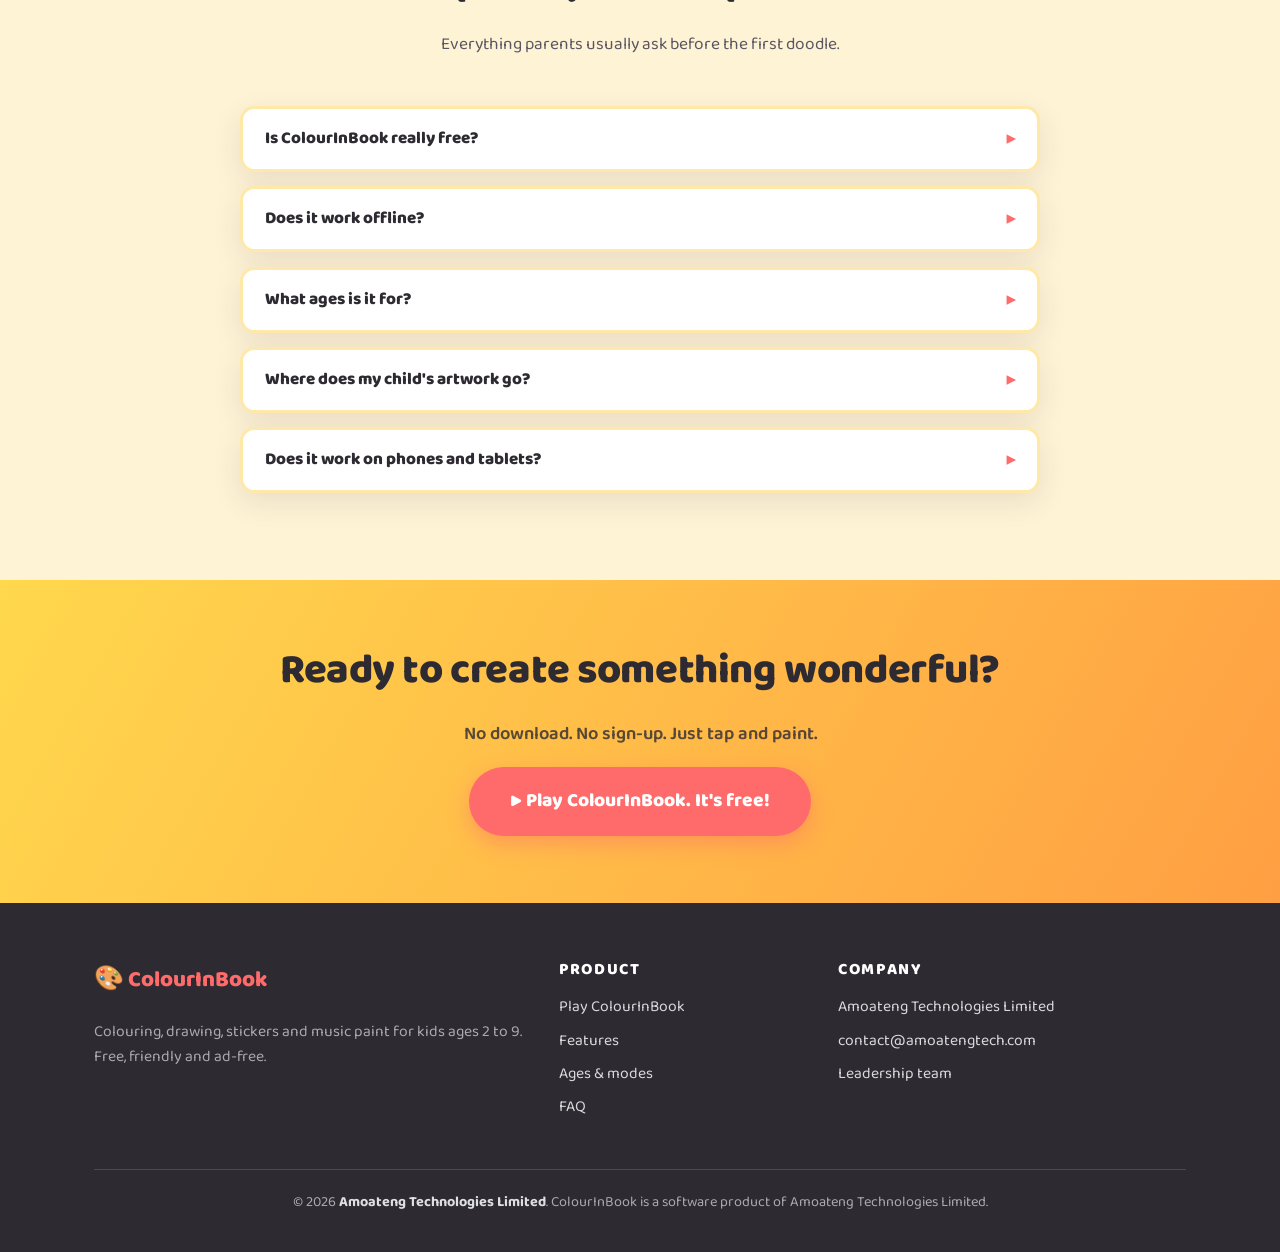
==== commit fb952f8c: "Add files via upload" ====
--- a/index.html
+++ b/index.html
@@ -1,319 +1,432 @@
 <!DOCTYPE html>
-<html lang="en">
-<head>
-    <meta charset="UTF-8">
-    <meta name="viewport" content="width=device-width, initial-scale=1.0">
-    <title>Amoateng Technologies Limited | Keep Moving Forward</title>
-    <link rel="stylesheet" href="css/style.css">
-    <link rel="apple-touch-icon" sizes="180x180" href="apple-touch-icon.png">
-    <link rel="icon" type="image/png" sizes="32x32" href="favicon-32x32.png">
-    <link rel="icon" type="image/png" sizes="16x16" href="favicon-16x16.png">
-    <link rel="manifest" href="site.webmanifest">
-    <link rel="preconnect" href="https://fonts.googleapis.com">
-    <link href="https://fonts.googleapis.com/css2?family=Inter:wght@400;500;600;700;800&display=swap" rel="stylesheet">
-    <!-- Font Awesome CDN -->
-    <link rel="stylesheet" href="https://cdnjs.cloudflare.com/ajax/libs/font-awesome/6.5.1/css/all.min.css">
-    <script defer src="https://cloud.umami.is/script.js" data-website-id="ef106f9e-76e2-4b56-81e4-03a5aecfb6e2"></script>
+<html lang="en-GB"><head>
+  <meta charset="UTF-8">
+  <meta name="viewport" content="width=device-width, initial-scale=1.0">
+  <title>ColourInBook: Free Colouring, Drawing &amp; Music Fun for Kids Ages 2 to 9</title>
+  <meta name="description" content="ColourInBook is a free, ad-free creative app for children aged 2 to 9: colour 23 friendly animal outlines, draw freely, play with stickers and paint with music. No sign-up, no data collection, works offline. A software product of Amoateng Technologies Limited.">
+  <link rel="canonical" href="https://www.amoatengtech.com/colourinbook/">
+  <meta name="theme-color" content="#ffd84d">
+
+  <!-- Open Graph / social preview -->
+  <meta property="og:type" content="website">
+  <meta property="og:title" content="ColourInBook: Free Colouring, Drawing &amp; Music Fun for Kids">
+  <meta property="og:description" content="Four creative activities for ages 2 to 9. 100% free, no ads, no sign-up. Playable right in your browser.">
+  <meta property="og:url" content="https://www.amoatengtech.com/colourinbook/">
+  <meta property="og:image" content="images/showcase-colouring-desktop.png">
+
+  <link rel="icon" href="data:image/svg+xml,%3Csvg xmlns='http://www.w3.org/2000/svg' viewBox='0 0 64 64'%3E%3Ccircle cx='32' cy='32' r='30' fill='%23ffd84d' stroke='%232d2a32' stroke-width='4'/%3E%3Ccircle cx='22' cy='24' r='5' fill='%23ff6b6b'/%3E%3Ccircle cx='38' cy='20' r='5' fill='%234ecdc4'/%3E%3Ccircle cx='44' cy='36' r='5' fill='%236aa9ff'/%3E%3Ccircle cx='28' cy='42' r='5' fill='%23ff9f43'/%3E%3C/svg%3E">
+
+  <!-- Same typefaces as the app (base.css), with system fallbacks -->
+  <link rel="preconnect" href="https://fonts.googleapis.com">
+  <link rel="preconnect" href="https://fonts.gstatic.com" crossorigin="">
+  <link rel="stylesheet" href="https://fonts.googleapis.com/css2?family=Baloo+2:wght@400;500;600;700;800&amp;family=Fredoka:wght@400;500;600;700&amp;display=swap">
+
+  <!-- Layout grid: vendored Bootstrap 5.3.3 grid (MIT). Everything else is
+       hand-rolled in the app's own visual language. -->
+  <link rel="stylesheet" href="css/bootstrap-grid.min.css">
+  <link rel="stylesheet" href="css/landing.css">
 </head>
 <body>
 
-    <!-- Navigation -->
-    <header>
-        <!-- Added white-space: nowrap to prevent text from breaking into 2 lines -->
-        <a href="index.html" class="nav-brand" style="white-space: nowrap;">
-            <img src="assets/images/Amoateng-Technologies-Limited-logo.png" alt="Amoateng Tech Logo">
-            <span>Amoateng Technologies Limited</span>
-        </a>
-    </header>
-
-    <!-- Hero Section -->
-    <section class="hero">
-        <div class="container">
-            <h1>Keep Moving Forward.<br><span class="highlight">Innovating for a Sustainable Future.</span></h1>
-            <p>From e-waste recovery to advanced data visualization, Amoateng Technologies builds multi-vertical solutions addressing global challenges through rigorous engineering and responsible stewardship.</p>
+  <a class="skip-link" href="#main">Skip to content</a>
+
+  <!-- ================= HEADER / NAV ================= -->
+  <header class="site-header" id="top">
+    <nav class="navbar container" aria-label="Main navigation">
+      <a class="brand" href="#top">
+        <span class="brand-icon" aria-hidden="true">🎨</span> ColourInBook
+      </a>
+
+      <ul class="main-links" id="main-links">
+        <li><a href="#features">Features</a></li>
+        <li><a href="#screenshots">Screenshots</a></li>
+        <li><a href="#ages">Ages &amp; Modes</a></li>
+        <li><a href="#team">Team</a></li>
+        <li><a href="#faq">FAQ</a></li>
+        <li class="nav-cta d-lg-none"><a class="btn btn-coral btn-sm" href="app/">▶ Play free</a></li>
+      </ul>
+
+      <div class="nav-cta d-none d-lg-flex">
+        <a class="btn btn-coral btn-sm" href="app/">▶ Play free</a>
+      </div>
+
+      <button type="button" class="nav-toggle" aria-expanded="false" aria-controls="main-links" data-nav-toggle="">
+        <span aria-hidden="true">☰</span>
+        <span class="visually-hidden">Menu</span>
+      </button>
+    </nav>
+  </header>
+
+  <main id="main">
+
+    <!-- ================= HERO ================= -->
+    <section class="hero" id="home">
+      <div class="container">
+        <div class="row align-items-center g-5">
+          <div class="col-lg-6">
+            <p class="hero-badge">✨ 100% Free · No ads · No sign-up</p>
+            <h1>Colouring, drawing &amp; music fun for kids <span class="squiggle">2 to 9</span></h1>
+            <p class="lead">ColourInBook turns your browser into a joyful art studio: friendly animal outlines to colour, a free-draw canvas, oodles of stickers and a magical paint mode where every colour plays its own note.</p>
             <div class="hero-ctas">
-                <a href="https://youtu.be/zaSPxxbbs-M" target="_blank" class="btn btn-primary">Watch Demo</a>
-                <a href="#products" class="btn btn-outline">Explore Our Portfolio</a>
-            </div>
-        </div>
-    </section>
-
-    <!-- Products Overview -->
-    <section id="products" class="container">
-        <div class="section-header">
-            <h2>Our Technology Portfolio</h2>
-            <p>Four integrated service lines driving sustainability, healthcare, and data innovation.</p>
-        </div>
-        <div class="grid-cards">
-            <div class="card highlight">
-                <img src="assets/images/Trashless-Tech-logo.png" alt="Trashless Tech Logo" class="card-img">
-                <div class="card-body">
-                    <h3>Trashless Tech</h3>
-                    <p>Our primary focus. A sustainable e-waste recycling solution dedicated to safe collection, processing, and material recovery (gold, copper) using certified safe practices.</p>
-                </div>
-            </div>
-            <div class="card">
-                <img src="assets/images/Datum-Insights-logo.png" alt="Datum Insights Logo" class="card-img">
-                <div class="card-body">
-                    <h3>Datum Insights</h3>
-                    <p>Advanced data visualization and actionable reporting platform to track carbon footprint reduction and circular economy impact.</p>
-                </div>
-            </div>
-            <div class="card">
-                <img src="assets/images/Datum-Research-and-Development-logo.png" alt="Datum R&D Logo" class="card-img">
-                <div class="card-body">
-                    <h3>Datum Research & Development</h3>
-                    <p>Research and development division focused on hardware engineering and optimizing material recovery rates for electronics.</p>
-                </div>
-            </div>
-            <div class="card">
-                <img src="assets/images/VetCare-logo.png" alt="VetCare Logo" class="card-img">
-                <div class="card-body">
-                    <h3>VetCare</h3>
-                    <p>A digital veterinary marketplace platform designed to streamline animal healthcare services and provider networks.</p>
-                </div>
-            </div>
-        </div>
-    </section>
-
-    <!-- Key Features & Benefits -->
-    <section id="features" class="bg-gray">
-        <div class="container">
-            <div class="section-header">
-                <h2>Why Choose Our Solutions?</h2>
-                <p>Core differentiators that make our technology a revenue-generating model rather than a cost center.</p>
-            </div>
-            <div class="features-list">
-                <div class="feature-item">
-                    <span class="feature-icon">♻️</span>
-                    <h4>Safe Material Recovery</h4>
-                    <p>Extracts precious metals while neutralizing hazardous components to prevent toxic leakage.</p>
-                </div>
-                <div class="feature-item">
-                    <span class="feature-icon">📉</span>
-                    <h4>Cost-Effective Model</h4>
-                    <p>Recovered materials offset processing costs, reducing net expenses for clients.</p>
-                </div>
-                <div class="feature-item">
-                    <span class="feature-icon">🔧</span>
-                    <h4>Low Infrastructure Needs</h4>
-                    <p>Rapid deployment in semi-industrial settings with minimal power demands.</p>
-                </div>
-                <div class="feature-item">
-                    <span class="feature-icon">📊</span>
-                    <h4>Actionable Data Insights</h4>
-                    <p>Captures granular data on waste intake and recovery, exportable for ESG reporting.</p>
-                </div>
-                <div class="feature-item">
-                    <span class="feature-icon">🛡️</span>
-                    <h4>Zero Toxic Exposure</h4>
-                    <p>Rigorous safety protocols ensure zero hazardous leakage for operators.</p>
-                </div>
-            </div>
-        </div>
-    </section>
-
-    <!-- How It Works -->
-    <section id="how-it-works" class="bg-dark">
-        <div class="container">
-            <div class="section-header">
-                <h2>How It Works</h2>
-                <p>A proven, simple 4-step methodology for sustainable e-waste management.</p>
-            </div>
-            <div class="steps">
-                <div class="step">
-                    <div class="step-number">1</div>
-                    <h4>Collection & Intake</h4>
-                    <p>We partner with local collectors and corporate IT asset managers to gather e-waste.</p>
-                </div>
-                <div class="step">
-                    <div class="step-number">2</div>
-                    <h4>Safe Processing</h4>
-                    <p>Using certified safety protocols, we manually process units with tech assistance.</p>
-                </div>
-                <div class="step">
-                    <div class="step-number">3</div>
-                    <h4>Material Recovery</h4>
-                    <p>Valuable metals are extracted, while hazardous materials are safely neutralized.</p>
-                </div>
-                <div class="step">
-                    <div class="step-number">4</div>
-                    <h4>Impact Reporting</h4>
-                    <p>We provide transparent data on tonnage diverted and carbon reduction.</p>
-                </div>
-            </div>
-        </div>
-    </section>
-
-    <!-- Key Stats -->
-    <section id="stats" class="container">
-        <div class="section-header">
-            <h2>Proven Impact</h2>
-            <p>Validated results from our Ghanaian operational prototype.</p>
-        </div>
-        <div class="stats-grid">
-            <div class="stat-box">
-                <h3>575 kg</h3>
-                <p>E-Waste Diverted</p>
-            </div>
-            <div class="stat-box">
-                <h3>30+</h3>
-                <p>PC Units Processed</p>
-            </div>
-            <div class="stat-box">
-                <h3>100%</h3>
-                <p>Safe Practice Rate</p>
-            </div>
-            <div class="stat-box">
-                <h3>15 Tons</h3>
-                <p>Annual CO2e Diversion Target</p>
-            </div>
-        </div>
-    </section>
-
-    <!-- Impact & Company Journey (Data Storytelling) -->
-    <section id="journey" class="bg-dark">
-        <div class="container">
-            <div class="section-header">
-                <h2>Impact & Company Journey</h2>
-            </div>
-            <div class="journey-content">
-                <p>Incorporated in June 2023 in Kumasi, Ghana, Amoateng Technologies Limited was founded on the ethos of "Keep Moving Forward." Our technical foundation was sharpened through our participation in the <strong>Y Combinator Build Sprint 2022</strong>, where our CEO honed rapid prototyping and scalable engineering practices.</p>
-                <br>
-                <p>In May 2026, our flagship e-waste initiative, Trashless Tech, was submitted to the <strong>Amazon Sustainability Pilot Program facilitated by MIT Solve</strong>. While we did not progress to Phase II of the challenge, the rigorous application process validated our technical model. The program's framework helped us refine our North American expansion strategy and solidify our commitment to ISO and R2 safety certifications.</p>
-                <br>
-                <p>Today, we continue to build independently. In the first 9 months of our internal pilot of Trashless Tech, we safely processed 30+ PC units, diverted 575 kg of waste from landfills, and recovered valuable materials with zero toxic exposure. This proven track record drives our mission to transform toxic landfill sites into resource recovery hubs globally.</p>
-            </div>
-        </div>
-    </section>
-
-    <!-- Use Cases & Pricing -->
-    <section id="pricing" class="bg-gray">
-        <div class="container">
-            <div class="section-header">
-                <h2>Use Cases & Pricing</h2>
-                <p>Flexible solutions for high-tech hubs, corporate programs, and bulk collectors.</p>
-            </div>
-            <div class="split-layout">
-                <div class="use-cases">
-                    <div class="use-case">
-                        <h4>Corporate Sustainability Programs</h4>
-                        <p>Helps organizations retire old IT assets safely while generating ESG reports and offsetting disposal costs.</p>
-                    </div>
-                    <div class="use-case">
-                        <h4>Municipal E-Waste Programs</h4>
-                        <p>Prevents toxic leakage into soil and groundwater by formalizing e-waste collection for local governments.</p>
-                    </div>
-                    <div class="use-case">
-                        <h4>Bulk E-Waste Collectors</h4>
-                        <p>Processes high-volume streams efficiently, enabling collectors to scale operations with transparent data.</p>
-                    </div>
-                </div>
-                <div class="pricing-card">
-                    <h3>Pilot Phase Pricing</h3>
-                    <div class="price">GH¢8,000 <span>/ per ton</span></div>
-                    <p>Covers capital depreciation, labor, safety compliance, and logistics. Material recovery significantly offsets these costs.</p>
-                    <p><a href="#contact" class="btn btn-primary">Request Custom Quote</a></p>
-                </div>
-            </div>
-        </div>
-    </section>
-
-    <!-- FAQ Section -->
-    <section id="faq" class="container">
-        <div class="section-header">
-            <h2>Frequently Asked Questions</h2>
-        </div>
-        <div class="faq-container">
-            <div class="faq-item">
-                <h4>What is your North American expansion plan?</h4>
-                <p>We are incorporating as the United States within 4-8 weeks. We plan to launch pilot programs in high-tech hubs like Austin, Seattle, San Francisco or Toronto within 2-3 months of incorporation.</p>
-            </div>
-            <div class="faq-item">
-                <h4>What materials do you process?</h4>
-                <p>We focus on desktop and laptop units, motherboards, and peripheral electronics. We recover precious metals while safely neutralizing hazardous components like batteries and CRTs.</p>
-            </div>
-            <div class="faq-item">
-                <h4>What certifications are you pursuing?</h4>
-                <p>We are pursuing ISO 14001 (Environmental), ISO 45001 (Health & Safety), and R2 (Responsible Recycling) certifications within the next 12 months.</p>
-            </div>
-            <div class="faq-item">
-                <h4>How does your pricing work?</h4>
-                <p>We charge GH¢8,000 per ton during the pilot phase. However, recovered metals offset processing costs, making it cheaper than standard hazardous waste disposal.</p>
-            </div>
-        </div>
-    </section>
-
-    <!-- Team Highlights -->
-    <section id="team" class="bg-gray">
-        <div class="container">
-            <div class="section-header">
-                <h2>Leadership Team</h2>
-                <p>Experts in software engineering, data research, and hardware systems.</p>
-            </div>
-            <div class="team-grid">
-                <div class="team-member">
-                    <img src="assets/images/soamoateng-image.png" alt="Picture of Samuel O. Amoateng">
-                    <h4>Samuel Oppong Amoateng</h4>
-                    <span class="role">Chief Executive Officer</span>
-                    <p>Leads software engineering and data research. Y Combinator Build Sprint 2022 alum and NVIDIA Developer Program member.</p>
-                    <!-- Social Icons -->
-                    <div class="social-icons" style="margin-top: 1rem; display: flex; gap: 1rem; justify-content: center;">
-                        <a href="https://www.linkedin.com/in/soamoateng" style="color: var(--primary); font-size: 1.2rem;"><i class="fa-brands fa-linkedin"></i></a>
-                        <a href="https://x.com/skdoamoateng" style="color: var(--primary); font-size: 1.2rem;"><i class="fa-brands fa-x-twitter"></i></a>
-                        <a href="https://www.instagram.com/soamoateng" style="color: var(--primary); font-size: 1.2rem;"><i class="fa-brands fa-instagram"></i></a>
-                    </div>
-                </div>
-                <div class="team-member">
-           <img src="assets/images/noamoateng-image.png" alt="Picture of Nathanael O. Amoateng">
-                    <h4>Nathanael Oppong Amoateng</h4>
-                    <span class="role">Chief Technology Officer</span>
-                    <p>Technical Lead for electrical engineering and hardware systems with over 5 years of specialized experience in electronics.</p>
-                    <!-- Social Icons -->
-                    <div class="social-icons" style="margin-top: 1rem; display: flex; gap: 1rem; justify-content: center;">
-                        <a href="https://www.linkedin.com/in/nathanael-oppong-amoateng-93667028s5k" style="color: var(--primary); font-size: 1.2rem;"><i class="fa-brands fa-linkedin"></i></a>
-                        <a href="https://x.com/noamoateng" style="color: var(--primary); font-size: 1.2rem;"><i class="fa-brands fa-x-twitter"></i></a>
-                        <a href="https://www.instagram.com/noamoateng" style="color: var(--primary); font-size: 1.2rem;"><i class="fa-brands fa-instagram"></i></a>
-                    </div>
-                </div>
-            </div>
-        </div>
-    </section>
-
-    <!-- Contact -->
-    <section id="contact" class="bg-dark">
-        <div class="container contact-area">
-            <h2>Partner With Us</h2>
-            <p>Whether you're looking to safely retire IT assets, build data visualizations, or explore our R&D capabilities, we are ready to collaborate.</p>
-            <a href="mailto:contact@amoatengtech.com" class="btn btn-primary">Get Started</a>
-            <p class="contact-details">Email: contact@amoatengtech.com</p>
-        </div>
-    </section>
-
-    <!-- Footer -->
-    <footer>
-        <div class="container footer-content">
-            <div class="footer-brand">
-                <img src="assets/images/Amoateng-Technologies-Limited-logo.png" alt="Amoateng Technologies Limited Logo">
-                <span>Amoateng Technologies Limited</span>
-            </div>
-            <div class="footer-links">
-                <a href="tos.html">Terms of Service</a>
-                <a href="privacy.html">Privacy Policy</a>
-                <a href="mailto:contact@amoatengtech.com">Contact</a>
-            </div>
-            <!-- Social Icons -->
-            <div class="social-icons" style="display: flex; gap: 1.5rem; font-size: 1.2rem;">
-                <a href="https://www.linkedin.com/company/amoatengtech" style="color: var(--text-gray);"><i class="fa-brands fa-linkedin"></i></a>
-                <a href="https://x.com/amoatengtech" style="color: var(--text-gray);"><i class="fa-brands fa-x-twitter"></i></a>
-                <a href="https://www.instagram.com/amoatengtech" style="color: var(--text-gray);"><i class="fa-brands fa-instagram"></i></a>
-            </div>
-            <p class="copyright">© 2023 - <span id="current-year"></span> Amoateng Technologies Limited. All rights reserved.</p>
-        </div>
-    </footer>
-
-    <script src="js/script.js"></script>
-    <script data-goatcounter="https://amoatengtech.goatcounter.com/count"
-        async src="//gc.zgo.at/count.js"></script>
-</body>
-</html>
+              <a class="btn btn-coral btn-lg" href="app/">▶ Play ColourInBook</a>
+              <a class="btn btn-ghost btn-lg" href="#features">See what's inside</a>
+            </div>
+            <p class="hero-trust">Plays right in your browser · Nothing to install · Nothing collected</p>
+          </div>
+
+          <div class="col-lg-6">
+            <div class="hero-demo">
+              <div class="phone-frame">
+                <img src="images/showcase-colouring-mobile.png" alt="Screenshot of ColourInBook on a phone: a cat outline partly painted with bright colour dabs" width="375" height="740">
+              </div>
+              <p class="demo-hint"><span class="wave" aria-hidden="true">👆</span> ColourInBook in action. Press Play and have a go!</p>
+            </div>
+          </div>
+        </div>
+      </div>
+    </section>
+
+    <!-- ================= FEATURES ================= -->
+    <section class="section" id="features">
+      <div class="container">
+        <div class="section-head">
+          <span class="eyebrow">What's inside</span>
+          <h2>Four creative activities, one happy place</h2>
+          <p>Every activity is designed for little hands: big buttons, friendly shapes and no wrong answers.</p>
+        </div>
+
+        <div class="row g-4">
+          <div class="col-md-6 col-lg-4">
+            <div class="feature-card">
+              <span class="feature-emoji tint-yellow" aria-hidden="true">🖍️</span>
+              <h3>Colouring</h3>
+              <p>23 friendly animal outlines, from Giraffe and Fish to Penguin and Butterfly. Tap to dab colour inside or swirl it all around the background.</p>
+            </div>
+          </div>
+
+          <div class="col-md-6 col-lg-4">
+            <div class="feature-card">
+              <span class="feature-emoji tint-pink" aria-hidden="true">✏️</span>
+              <h3>Free Draw</h3>
+              <p>A big blank canvas, 12 cheerful colours and a chunky brush. Mistakes are never scary because the eraser and undo button are always one tap away.</p>
+            </div>
+          </div>
+
+          <div class="col-md-6 col-lg-4">
+            <div class="feature-card">
+              <span class="feature-emoji tint-teal" aria-hidden="true">⭐</span>
+              <h3>Stickers</h3>
+              <p>Four sticker books: Animals, Food, Nature and Fun. Tap to place, drag to rearrange, and build a collage worthy of the fridge door.</p>
+            </div>
+          </div>
+
+          <div class="col-md-6 col-lg-4">
+            <div class="feature-card">
+              <span class="feature-emoji tint-sky" aria-hidden="true">🎵</span>
+              <h3>Music Paint</h3>
+              <p>Every colour plays its own piano note as you paint, so a masterpiece becomes a song. A gentle first step into music for tiny composers.</p>
+            </div>
+          </div>
+
+          <div class="col-md-6 col-lg-4">
+            <div class="feature-card">
+              <span class="feature-emoji tint-orange" aria-hidden="true">📴</span>
+              <h3>Offline-friendly</h3>
+              <p>Once the page has loaded, the fun keeps going without internet, which is perfect for tablets on long car journeys and aeroplane tray tables.</p>
+            </div>
+          </div>
+
+          <div class="col-md-6 col-lg-4">
+            <div class="feature-card">
+              <span class="feature-emoji tint-mint" aria-hidden="true">👪</span>
+              <h3>Parent Corner</h3>
+              <p>Age modes sized for little fingers, a print button for colouring sheets, and none of the nasty surprises: no ads, no tracking, no in-app purchases.</p>
+            </div>
+          </div>
+        </div>
+      </div>
+    </section>
+
+    <!-- ================= SCREENSHOTS ================= -->
+    <section class="section section-soft" id="screenshots">
+      <div class="container">
+        <div class="section-head">
+          <span class="eyebrow">Screenshots</span>
+          <h2>See it in action</h2>
+          <p>Real captures from the app, nothing mocked up.</p>
+        </div>
+
+        <div class="row g-4">
+          <div class="col-md-6 col-lg-4">
+            <figure class="shot-card mb-0">
+              <img src="images/showcase-colouring-desktop.png" alt="ColourInBook colouring activity on a desktop screen: a giraffe outline being dabbed with orange, red, yellow and blue paint spots" loading="lazy">
+              <figcaption>Colouring on a big screen, where every dab lands inside the lines</figcaption>
+            </figure>
+          </div>
+
+          <div class="col-md-6 col-lg-4">
+            <figure class="shot-card mb-0">
+              <img src="images/showcase-colouring-mobile.png" alt="ColourInBook on a phone: a cat outline with pink paint spots, with the shape picker and colour palette below" loading="lazy">
+              <figcaption>Perfectly at home on a phone, where the whole animal always fits</figcaption>
+            </figure>
+          </div>
+
+          <div class="col-md-6 col-lg-4">
+            <figure class="shot-card mb-0">
+              <img src="images/showcase-stickers-tablet.png" alt="ColourInBook stickers activity on a tablet: lion, tiger, bear, panda, fox, octopus and bee stickers arranged on a canvas" loading="lazy">
+              <figcaption>Sticker collages on a tablet: tap to place, drag to move</figcaption>
+            </figure>
+          </div>
+        </div>
+      </div>
+    </section>
+
+    <!-- ================= AGES & MODES ================= -->
+    <section class="section" id="ages">
+      <div class="container">
+        <div class="section-head">
+          <span class="eyebrow">Ages &amp; modes</span>
+          <h2>Two modes that grow with your child</h2>
+          <p>Switch modes any time in the Parent Corner, and everything resizes for the age you pick.</p>
+        </div>
+
+        <div class="row g-4">
+          <div class="col-md-6">
+            <div class="age-card toddler">
+              <div class="age-card-head">
+                <span class="age-emoji" aria-hidden="true">🧸</span>
+                <h3>Toddler <span class="age-tag">Ages 2 to 4</span></h3>
+              </div>
+              <ul>
+                <li><strong>6</strong> bright, high-contrast colours</li>
+                <li>Extra-large buttons and brushes</li>
+                <li>Simple shape picker with picture labels</li>
+                <li>Undo and eraser stay available so little artists can experiment freely</li>
+              </ul>
+            </div>
+          </div>
+
+          <div class="col-md-6">
+            <div class="age-card kid">
+              <div class="age-card-head">
+                <span class="age-emoji" aria-hidden="true">🎨</span>
+                <h3>Kid <span class="age-tag">Ages 5 to 9</span></h3>
+              </div>
+              <ul>
+                <li><strong>12</strong> colours including gold, brown and white</li>
+                <li>All four activities unlocked</li>
+                <li>Adjustable brush and spot sizes</li>
+                <li>Two-finger pinch to zoom into fine details</li>
+              </ul>
+            </div>
+          </div>
+        </div>
+      </div>
+    </section>
+
+    <!-- ============================================================
+         PRICING: temporarily commented out.
+         ColourInBook is currently 100% free, so there is nothing to
+         price yet. This block (kept in AppVilla's canonical position,
+         after the showcase sections and before the team) can be
+         re-enabled by removing this comment marker pair.
+         ============================================================
+    <section class="section section-soft" id="pricing">
+      <div class="container">
+        <div class="section-head">
+          <span class="eyebrow">Pricing</span>
+          <h2>Simple, honest pricing</h2>
+          <p>One plan to start. More when the product grows.</p>
+        </div>
+        <div class="row g-4 justify-content-center">
+          <div class="col-md-6 col-lg-4">
+            <div class="feature-card text-center">
+              <span class="feature-emoji tint-yellow" aria-hidden="true">🎁</span>
+              <h3>Free Forever</h3>
+              <p>Everything in ColourInBook, free for everyone.</p>
+              <p class="price-amount">£0</p>
+              <a class="btn btn-coral" href="app/">Play now</a>
+            </div>
+          </div>
+        </div>
+      </div>
+    </section>
+    ============================================================ -->
+
+    <!-- ================= ABOUT THE MAKER ================= -->
+    <section class="about-strip" id="about">
+      <div class="container">
+        <div class="row align-items-center g-4">
+          <div class="col-lg-8">
+            <span class="eyebrow">About the maker</span>
+            <h2>ColourInBook is a software product of Amoateng Technologies Limited</h2>
+            <p>Amoateng Technologies builds multi-vertical solutions addressing global challenges through rigorous engineering and responsible stewardship, from e-waste recovery to advanced data visualisation. ColourInBook brings that same engineering care to children's creative play.</p>
+            <p class="motto">Keep Moving Forward.</p>
+          </div>
+          <div class="col-lg-4 text-lg-end">
+            <a class="btn btn-yellow btn-lg" href="https://www.amoatengtech.com" target="_blank" rel="noopener">Visit amoatengtech.com</a>
+          </div>
+        </div>
+      </div>
+    </section>
+
+    <!-- ================= TEAM ================= -->
+    <section class="section" id="team">
+      <div class="container">
+        <div class="section-head">
+          <span class="eyebrow">Leadership team</span>
+          <h2>The people behind the product</h2>
+          <p>Experts in software engineering, data research, and hardware systems.</p>
+        </div>
+
+        <div class="row g-4 justify-content-center">
+          <div class="col-md-6 col-lg-5">
+            <div class="team-card">
+              <img class="team-photo" src="images/ceo-samuel-oppong-amoateng.png" alt="Portrait of Samuel Oppong Amoateng" width="160" height="160" loading="lazy">
+              <h3>Samuel Oppong Amoateng</h3>
+              <span class="team-role">Chief Executive Officer</span>
+              <p>Leads software engineering and data research. Y Combinator Build Sprint 2022 alum and NVIDIA Developer Program member.</p>
+              <div class="social-links">
+                <a href="https://www.linkedin.com/in/soamoateng" target="_blank" rel="noopener" aria-label="Samuel Oppong Amoateng on LinkedIn">
+                  <svg viewBox="0 0 448 512" aria-hidden="true"><path d="M100.28 448H7.4V148.9h92.88zM53.79 108.1C24.09 108.1 0 83.5 0 53.8a53.79 53.79 0 0 1 107.58 0c0 29.7-24.1 54.3-53.79 54.3zM447.9 448h-92.68V302.4c0-34.7-.7-79.2-48.29-79.2-48.29 0-55.69 37.7-55.69 76.7V448h-92.78V148.9h89.08v40.8h1.3c12.4-23.5 42.69-48.3 87.88-48.3 94 0 111.28 61.9 111.28 142.3V448z"></path></svg>
+                </a>
+                <a href="https://x.com/skdoamoateng" target="_blank" rel="noopener" aria-label="Samuel Oppong Amoateng on X">
+                  <svg viewBox="0 0 512 512" aria-hidden="true"><path d="M389.2 48h70.6L305.6 224.2 487 464H345L233.7 318.6 106.5 464H35.8L200.7 275.5 26.8 48H172.4L272.9 180.9 389.2 48zM364.4 421.8h39.1L151.1 88h-42L364.4 421.8z"></path></svg>
+                </a>
+                <a href="https://www.instagram.com/soamoateng" target="_blank" rel="noopener" aria-label="Samuel Oppong Amoateng on Instagram">
+                  <svg viewBox="0 0 448 512" aria-hidden="true"><path d="M224.1 141c-63.6 0-114.9 51.3-114.9 114.9s51.3 114.9 114.9 114.9S339 319.5 339 255.9 287.7 141 224.1 141zm0 189.6c-41.1 0-74.7-33.5-74.7-74.7s33.5-74.7 74.7-74.7 74.7 33.5 74.7 74.7-33.6 74.7-74.7 74.7zm146.4-194.3c0 14.9-12 26.8-26.8 26.8-14.9 0-26.8-12-26.8-26.8s12-26.8 26.8-26.8 26.8 12 26.8 26.8zm76.1 27.2c-1.7-35.9-9.9-67.7-36.2-93.9-26.2-26.2-58-34.4-93.9-36.2-37-2.1-147.9-2.1-184.9 0-35.8 1.7-67.6 9.9-93.9 36.1s-34.4 58-36.2 93.9c-2.1 37-2.1 147.9 0 184.9 1.7 35.9 9.9 67.7 36.2 93.9s58 34.4 93.9 36.2c37 2.1 147.9 2.1 184.9 0 35.9-1.7 67.7-9.9 93.9-36.2 26.2-26.2 34.4-58 36.2-93.9 2.1-37 2.1-147.8 0-184.8zM398.8 388c-7.8 19.6-22.9 34.7-42.6 42.6-29.5 11.7-99.5 9-132.1 9s-102.7 2.6-132.1-9c-19.6-7.8-34.7-22.9-42.6-42.6-11.7-29.5-9-99.5-9-132.1s-2.6-102.7 9-132.1c7.8-19.6 22.9-34.7 42.6-42.6 29.5-11.7 99.5-9 132.1-9s102.7-2.6 132.1 9c19.6 7.8 34.7 22.9 42.6 42.6 11.7 29.5 9 99.5 9 132.1s2.7 102.7-9 132.1z"></path></svg>
+                </a>
+              </div>
+            </div>
+          </div>
+
+          <div class="col-md-6 col-lg-5">
+            <div class="team-card">
+              <img class="team-photo" src="images/cto-nathanael-oppong-amoateng.png" alt="Portrait of Nathanael Oppong Amoateng" width="160" height="160" loading="lazy">
+              <h3>Nathanael Oppong Amoateng</h3>
+              <span class="team-role">Chief Technology Officer</span>
+              <p>Technical Lead for electrical engineering and hardware systems with over 5 years of specialised experience in electronics.</p>
+              <div class="social-links">
+                <a href="https://www.linkedin.com/in/nathanael-oppong-amoateng-93667028s5k" target="_blank" rel="noopener" aria-label="Nathanael Oppong Amoateng on LinkedIn">
+                  <svg viewBox="0 0 448 512" aria-hidden="true"><path d="M100.28 448H7.4V148.9h92.88zM53.79 108.1C24.09 108.1 0 83.5 0 53.8a53.79 53.79 0 0 1 107.58 0c0 29.7-24.1 54.3-53.79 54.3zM447.9 448h-92.68V302.4c0-34.7-.7-79.2-48.29-79.2-48.29 0-55.69 37.7-55.69 76.7V448h-92.78V148.9h89.08v40.8h1.3c12.4-23.5 42.69-48.3 87.88-48.3 94 0 111.28 61.9 111.28 142.3V448z"></path></svg>
+                </a>
+                <a href="https://x.com/noamoateng" target="_blank" rel="noopener" aria-label="Nathanael Oppong Amoateng on X">
+                  <svg viewBox="0 0 512 512" aria-hidden="true"><path d="M389.2 48h70.6L305.6 224.2 487 464H345L233.7 318.6 106.5 464H35.8L200.7 275.5 26.8 48H172.4L272.9 180.9 389.2 48zM364.4 421.8h39.1L151.1 88h-42L364.4 421.8z"></path></svg>
+                </a>
+                <a href="https://www.instagram.com/noamoateng" target="_blank" rel="noopener" aria-label="Nathanael Oppong Amoateng on Instagram">
+                  <svg viewBox="0 0 448 512" aria-hidden="true"><path d="M224.1 141c-63.6 0-114.9 51.3-114.9 114.9s51.3 114.9 114.9 114.9S339 319.5 339 255.9 287.7 141 224.1 141zm0 189.6c-41.1 0-74.7-33.5-74.7-74.7s33.5-74.7 74.7-74.7 74.7 33.5 74.7 74.7-33.6 74.7-74.7 74.7zm146.4-194.3c0 14.9-12 26.8-26.8 26.8-14.9 0-26.8-12-26.8-26.8s12-26.8 26.8-26.8 26.8 12 26.8 26.8zm76.1 27.2c-1.7-35.9-9.9-67.7-36.2-93.9-26.2-26.2-58-34.4-93.9-36.2-37-2.1-147.9-2.1-184.9 0-35.8 1.7-67.6 9.9-93.9 36.1s-34.4 58-36.2 93.9c-2.1 37-2.1 147.9 0 184.9 1.7 35.9 9.9 67.7 36.2 93.9s58 34.4 93.9 36.2c37 2.1 147.9 2.1 184.9 0 35.9-1.7 67.7-9.9 93.9-36.2 26.2-26.2 34.4-58 36.2-93.9 2.1-37 2.1-147.8 0-184.8zM398.8 388c-7.8 19.6-22.9 34.7-42.6 42.6-29.5 11.7-99.5 9-132.1 9s-102.7 2.6-132.1-9c-19.6-7.8-34.7-22.9-42.6-42.6-11.7-29.5-9-99.5-9-132.1s-2.6-102.7 9-132.1c7.8-19.6 22.9-34.7 42.6-42.6 29.5-11.7 99.5-9 132.1-9s102.7-2.6 132.1 9c19.6 7.8 34.7 22.9 42.6 42.6 11.7 29.5 9 99.5 9 132.1s2.7 102.7-9 132.1z"></path></svg>
+                </a>
+              </div>
+            </div>
+          </div>
+        </div>
+      </div>
+    </section>
+
+    <!-- ================= FAQ ================= -->
+    <section class="section section-soft" id="faq">
+      <div class="container">
+        <div class="section-head">
+          <span class="eyebrow">FAQ</span>
+          <h2>Frequently asked questions</h2>
+          <p>Everything parents usually ask before the first doodle.</p>
+        </div>
+
+        <div class="faq-list">
+          <details>
+            <summary>Is ColourInBook really free?</summary>
+            <p class="faq-a">Yes, ColourInBook is currently 100% free. No ads, no in-app purchases, no sign-up and no credit card. Just open the page and play.</p>
+          </details>
+
+          <details>
+            <summary>Does it work offline?</summary>
+            <p class="faq-a">Yes. Once the page has loaded, all four activities keep working without an internet connection, so it is ideal for journeys and Wi-Fi-free afternoons.</p>
+          </details>
+
+          <details>
+            <summary>What ages is it for?</summary>
+            <p class="faq-a">Children aged 2 to 9. Toddler mode (2 to 4) offers six colours, extra-large buttons and picture labels; Kid mode (5 to 9) unlocks twelve colours, adjustable brush sizes and pinch-to-zoom.</p>
+          </details>
+
+          <details>
+            <summary>Where does my child's artwork go?</summary>
+            <p class="faq-a">Nowhere. ColourInBook collects no data and has no accounts. Work in progress is kept privately in your own browser, and pictures only leave the device when you tap "Save my picture" or "Print".</p>
+          </details>
+
+          <details>
+            <summary>Does it work on phones and tablets?</summary>
+            <p class="faq-a">Yes, ColourInBook is built mobile-first and adapts to phones, tablets, laptops and desktop screens, in portrait or landscape. All you need is a browser.</p>
+          </details>
+        </div>
+      </div>
+    </section>
+
+    <!-- ================= CTA BAND ================= -->
+    <section class="cta-band" id="play">
+      <div class="container">
+        <h2>Ready to create something wonderful?</h2>
+        <p>No download. No sign-up. Just tap and paint.</p>
+        <a class="btn btn-coral btn-lg" href="app/">▶ Play ColourInBook. It's free!</a>
+      </div>
+    </section>
+
+  </main>
+
+  <!-- ================= FOOTER ================= -->
+  <footer class="site-footer">
+    <div class="container">
+      <div class="row g-4">
+        <div class="col-lg-5">
+          <p class="footer-brand"><span class="brand-icon" aria-hidden="true">🎨</span> ColourInBook</p>
+          <p class="footer-tagline">Colouring, drawing, stickers and music paint for kids ages 2 to 9. Free, friendly and ad-free.</p>
+        </div>
+
+        <div class="col-6 col-lg-3">
+          <h4>Product</h4>
+          <ul>
+            <li><a href="app/">Play ColourInBook</a></li>
+            <li><a href="#features">Features</a></li>
+            <li><a href="#ages">Ages &amp; modes</a></li>
+            <li><a href="#faq">FAQ</a></li>
+          </ul>
+        </div>
+
+        <div class="col-6 col-lg-4">
+          <h4>Company</h4>
+          <ul>
+            <li><a href="https://www.amoatengtech.com" target="_blank" rel="noopener">Amoateng Technologies Limited</a></li>
+            <li><a href="mailto:contact@amoatengtech.com">contact@amoatengtech.com</a></li>
+            <li><a href="#team">Leadership team</a></li>
+          </ul>
+        </div>
+      </div>
+
+      <div class="footer-bottom">
+        <p>© 2026 <strong>Amoateng Technologies Limited</strong>. ColourInBook is a software product of Amoateng Technologies Limited.</p>
+      </div>
+    </div>
+  </footer>
+
+  <script>
+    // Tiny progressive enhancement: mobile nav toggle. The page is fully
+    // usable without JavaScript (links remain reachable via the footer).
+    (function () {
+      var header = document.querySelector('.site-header');
+      var toggle = document.querySelector('[data-nav-toggle]');
+      if (!header || !toggle) return;
+      toggle.addEventListener('click', function () {
+        var open = header.classList.toggle('nav-open');
+        toggle.setAttribute('aria-expanded', open ? 'true' : 'false');
+      });
+      // Close the menu after choosing a section
+      document.querySelectorAll('.main-links a').forEach(function (a) {
+        a.addEventListener('click', function () {
+          header.classList.remove('nav-open');
+          toggle.setAttribute('aria-expanded', 'false');
+        });
+      });
+    })();
+  </script>
+
+
+</body></html>
--- a/css/landing.css
+++ b/css/landing.css
@@ -0,0 +1,137 @@
+:root { --c-bg: #fff8e7; --c-bg-soft: #fff3d6; --c-surface: #ffffff; --c-ink: #2d2a32; --c-ink-soft: #5a5763; --c-ink-mute: #8a8893; --c-primary: #ff6b6b; --c-primary-dk: #e85a5a; --c-accent: #ffd84d; --c-accent-dk: #f5c518; --c-teal: #4ecdc4; --c-sky: #6aa9ff; --c-orange: #ff9f43; --c-line: #ffe9a8; --radius-md: 0.9rem; --radius-lg: 1.4rem; --radius-xl: 2rem; --radius-pill: 999px; --shadow-soft: 0 0.6rem 1.8rem rgba(45, 42, 50, 0.10); --shadow-pop: 0 1rem 2.4rem rgba(45, 42, 50, 0.16); --tr: 180ms ease; }
+*, ::before, ::after { box-sizing: border-box; }
+html { scroll-behavior: smooth; }
+@media (prefers-reduced-motion: reduce) {
+  html { scroll-behavior: auto; }
+  *, ::before, ::after { transition: none !important; animation: auto ease 0s 1 normal none running none !important; }
+}
+body { margin: 0px; background: var(--c-bg); color: var(--c-ink); font-family: "Baloo 2", Fredoka, "Trebuchet MS", system-ui, sans-serif; font-size: 17px; line-height: 1.55; overflow-x: hidden; }
+h1, h2, h3, h4 { font-weight: 800; line-height: 1.15; margin: 0px 0px 0.6em; letter-spacing: -0.01em; }
+p { margin: 0px 0px 1em; }
+img { max-width: 100%; height: auto; display: block; }
+a { color: var(--c-primary); }
+:focus-visible { outline: 3px dashed var(--c-primary); outline-offset: 3px; border-radius: 6px; }
+.skip-link { position: absolute; left: -9999px; top: 0px; background: var(--c-ink); color: rgb(255, 255, 255); padding: 0.6rem 1.2rem; border-radius: 0 0 var(--radius-md) 0; z-index: 3000; }
+.skip-link:focus { left: 0px; }
+.container { max-width: 1140px; --bs-gutter-x: 3rem; }
+.site-header { position: sticky; top: 0px; z-index: 1000; background: rgba(255, 255, 255, 0.96); backdrop-filter: blur(8px); border-bottom: 4px solid var(--c-line); }
+.site-header .navbar { display: flex; align-items: center; justify-content: space-between; gap: 1rem; min-height: 72px; }
+.brand { display: inline-flex; align-items: center; gap: 0.55rem; font-size: 1.45rem; font-weight: 800; color: var(--c-primary); text-decoration: none; white-space: nowrap; }
+.brand .brand-icon { font-size: 1.6rem; }
+.main-links { display: flex; align-items: center; gap: 0.4rem; list-style: none; margin: 0px; padding: 0px; }
+.main-links a:not(.btn) { display: inline-block; padding: 0.45rem 0.9rem; border-radius: var(--radius-pill); color: var(--c-ink); font-weight: 700; text-decoration: none; transition: background var(--tr), color var(--tr); }
+.main-links a:not(.btn):hover { background: var(--c-bg-soft); color: var(--c-primary); }
+.nav-cta { display: flex; align-items: center; gap: 0.6rem; }
+.nav-toggle { display: none; border: 3px solid var(--c-ink); background: var(--c-accent); border-radius: var(--radius-md); font-size: 1.35rem; line-height: 1; padding: 0.45rem 0.75rem; cursor: pointer; }
+@media (max-width: 991.98px) {
+  .nav-toggle { display: inline-block; }
+  .main-links { display: none; position: absolute; top: 100%; left: 0px; right: 0px; flex-direction: column; align-items: stretch; background: rgb(255, 255, 255); border-bottom: 4px solid var(--c-line); padding: 0.8rem 1.2rem 1.2rem; box-shadow: var(--shadow-soft); }
+  .site-header.nav-open .main-links { display: flex; }
+  .main-links a:not(.btn) { padding: 0.8rem 1rem; }
+}
+.btn { display: inline-block; padding: 0.85rem 1.9rem; border-radius: var(--radius-pill); font-weight: 800; font-size: 1.05rem; text-decoration: none; border: 3px solid transparent; cursor: pointer; transition: transform var(--tr), box-shadow var(--tr), background var(--tr); }
+.btn:hover { transform: translateY(-3px); box-shadow: var(--shadow-soft); }
+.btn:active { transform: translateY(0px); }
+.btn-coral { background: var(--c-primary); color: rgb(255, 255, 255); box-shadow: rgba(255, 107, 107, 0.45) 0px 0.5rem 1.4rem; }
+.btn-coral:hover { background: var(--c-primary-dk); color: rgb(255, 255, 255); }
+.btn-yellow { background: var(--c-accent); color: var(--c-ink); box-shadow: rgba(255, 216, 77, 0.5) 0px 0.5rem 1.4rem; }
+.btn-yellow:hover { background: var(--c-accent-dk); }
+.btn-ghost { background: transparent; color: var(--c-ink); border-color: var(--c-ink); }
+.btn-ghost:hover { background: rgb(255, 255, 255); }
+.btn-sm { padding: 0.5rem 1.2rem; font-size: 0.95rem; }
+.btn-lg { padding: 1.05rem 2.4rem; font-size: 1.2rem; }
+.hero { position: relative; padding: 4.5rem 0px 5rem; background: radial-gradient(38rem 22rem at 8% -10%, rgba(255, 216, 77, 0.35), transparent 60%), radial-gradient(30rem 20rem at 100% 0%, rgba(78, 205, 196, 0.22), transparent 60%), radial-gradient(26rem 18rem at 60% 120%, rgba(255, 159, 67, 0.18), transparent 60%); overflow: hidden; }
+.hero-badge { display: inline-flex; align-items: center; gap: 0.5rem; background: var(--c-accent); color: var(--c-ink); font-weight: 800; font-size: 0.95rem; padding: 0.45rem 1.1rem; border-radius: var(--radius-pill); border: 3px solid var(--c-ink); box-shadow: rgba(45, 42, 50, 0.25) 0px 0.3rem 0px; margin-bottom: 1.4rem; }
+.hero h1 { font-size: clamp(2.3rem, 5vw, 3.5rem); margin-bottom: 0.5em; }
+.hero h1 .squiggle { color: var(--c-primary); white-space: nowrap; }
+.hero .lead { font-size: 1.2rem; color: var(--c-ink-soft); max-width: 34rem; }
+.hero-ctas { display: flex; flex-wrap: wrap; gap: 0.9rem; margin: 1.8rem 0px 1.1rem; }
+.hero-trust { color: var(--c-ink-mute); font-size: 0.95rem; font-weight: 600; margin: 0px; }
+.hero-demo { text-align: center; }
+.phone-frame { display: inline-block; width: min(330px, 82vw); border: 10px solid var(--c-ink); border-radius: 44px; background: rgb(255, 255, 255); box-shadow: var(--shadow-pop); overflow: hidden; position: relative; }
+.phone-frame::before { content: ""; position: absolute; top: 8px; left: 50%; transform: translateX(-50%); width: 84px; height: 8px; border-radius: var(--radius-pill); background: var(--c-ink); opacity: 0.85; z-index: 2; }
+.phone-frame img { display: block; width: 100%; height: auto; background: var(--c-bg); }  /* hero screenshot (replaced the live iframe demo): natural 375x740 ratio → ~612px in the 330px frame, same visual mass as the old 600px iframe */
+.demo-hint { margin-top: 1.1rem; font-weight: 700; color: var(--c-ink-soft); }
+.demo-hint .wave { display: inline-block; }
+@media (max-width: 991.98px) {
+  .hero { padding: 3rem 0px 3.5rem; text-align: center; }
+  .hero .lead { margin-left: auto; margin-right: auto; }
+  .hero-ctas { justify-content: center; }
+  .hero-demo { margin-top: 2.6rem; }
+}
+.section { padding: 4.5rem 0px; }
+.section-soft { background: var(--c-bg-soft); }
+.section-head { text-align: center; max-width: 46rem; margin: 0px auto 3rem; }
+.eyebrow { display: inline-block; text-transform: uppercase; letter-spacing: 0.14em; font-size: 0.85rem; font-weight: 800; color: var(--c-primary); margin-bottom: 0.5rem; }
+.section-head h2 { font-size: clamp(1.9rem, 3.6vw, 2.6rem); }
+.section-head p { color: var(--c-ink-soft); font-size: 1.08rem; margin: 0px; }
+.feature-card { background: var(--c-surface); border: 3px solid var(--c-line); border-radius: var(--radius-lg); padding: 1.9rem 1.7rem; height: 100%; box-shadow: var(--shadow-soft); transition: transform var(--tr), box-shadow var(--tr), border-color var(--tr); }
+.feature-card:hover { transform: translateY(-5px); border-color: var(--c-accent); box-shadow: var(--shadow-pop); }
+.feature-emoji { display: inline-flex; align-items: center; justify-content: center; width: 62px; height: 62px; font-size: 1.9rem; border-radius: 1.1rem; margin-bottom: 1rem; }
+.tint-yellow { background: rgb(255, 243, 196); }
+.tint-pink { background: rgb(255, 225, 234); }
+.tint-teal { background: rgb(217, 246, 244); }
+.tint-sky { background: rgb(224, 236, 255); }
+.tint-orange { background: rgb(255, 237, 216); }
+.tint-mint { background: rgb(226, 248, 226); }
+.feature-card h3 { font-size: 1.25rem; margin-bottom: 0.35em; }
+.feature-card p { color: var(--c-ink-soft); font-size: 1rem; margin: 0px; }
+.shot-card { background: var(--c-surface); border: 3px solid var(--c-line); border-radius: var(--radius-lg); padding: 0.9rem 0.9rem 0.6rem; box-shadow: var(--shadow-soft); height: 100%; transition: transform var(--tr), box-shadow var(--tr); }
+.shot-card:hover { transform: translateY(-5px); box-shadow: var(--shadow-pop); }
+.shot-card img { border-radius: var(--radius-md); width: 100%; }
+.shot-card figcaption { text-align: center; font-weight: 700; color: var(--c-ink-soft); padding: 0.7rem 0.4rem 0.4rem; font-size: 0.98rem; }
+.age-card { border-radius: var(--radius-xl); overflow: hidden; background: var(--c-surface); border: 3px solid var(--c-line); box-shadow: var(--shadow-soft); height: 100%; }
+.age-card-head { padding: 1.4rem 1.7rem; display: flex; align-items: center; gap: 0.9rem; }
+.age-card-head .age-emoji { font-size: 2.4rem; }
+.age-card-head h3 { margin: 0px; font-size: 1.45rem; }
+.age-card-head .age-tag { display: block; font-size: 0.92rem; font-weight: 700; color: var(--c-ink-soft); }
+.age-card.toddler .age-card-head { background: rgb(217, 246, 244); }
+.age-card.kid .age-card-head { background: rgb(255, 243, 196); }
+.age-card ul { list-style: none; margin: 0px; padding: 1.5rem 1.7rem 1.7rem; }
+.age-card li { padding: 0.42rem 0px 0.42rem 2rem; position: relative; color: var(--c-ink-soft); font-weight: 600; }
+.age-card li::before { content: "✔"; position: absolute; left: 0px; color: var(--c-teal); font-weight: 800; }
+.age-card.kid li::before { color: var(--c-accent-dk); }
+.age-card li strong { color: var(--c-ink); }
+.about-strip { background: var(--c-ink); color: rgb(255, 255, 255); padding: 4rem 0px; }
+.about-strip h2 { font-size: clamp(1.6rem, 3vw, 2.2rem); color: rgb(255, 255, 255); }
+.about-strip .eyebrow { color: var(--c-accent); }
+.about-strip p { color: rgba(255, 255, 255, 0.85); max-width: 44rem; }
+.about-strip .btn-coral { box-shadow: rgba(0, 0, 0, 0.35) 0px 0.5rem 1.4rem; }
+.about-strip .motto { color: var(--c-accent); font-weight: 800; }
+.team-card { background: var(--c-surface); border: 3px solid var(--c-line); border-radius: var(--radius-lg); padding: 2.2rem 1.8rem; text-align: center; box-shadow: var(--shadow-soft); height: 100%; }
+.team-photo { width: 160px; height: 160px; border-radius: 50%; object-fit: cover; border: 5px solid var(--c-accent); margin: 0px auto 1.2rem; box-shadow: rgba(45, 42, 50, 0.18) 0px 0.5rem 1.4rem; }
+.team-card h3 { font-size: 1.35rem; margin-bottom: 0.3rem; }
+.team-role { display: inline-block; background: rgb(255, 225, 234); color: rgb(199, 62, 94); font-weight: 800; font-size: 0.9rem; padding: 0.3rem 1rem; border-radius: var(--radius-pill); margin-bottom: 0.9rem; }
+.team-card p { color: var(--c-ink-soft); font-size: 0.98rem; }
+.social-links { display: flex; justify-content: center; gap: 0.7rem; margin-top: 1.1rem; }
+.social-links a { display: inline-flex; align-items: center; justify-content: center; width: 42px; height: 42px; border-radius: 50%; background: var(--c-bg-soft); color: var(--c-ink); transition: background var(--tr), color var(--tr), transform var(--tr); }
+.social-links a:hover { background: var(--c-primary); color: rgb(255, 255, 255); transform: translateY(-3px); }
+.social-links svg { width: 19px; height: 19px; fill: currentcolor; }
+.faq-list { max-width: 50rem; margin: 0px auto; }
+.faq-list details { background: var(--c-surface); border: 3px solid var(--c-line); border-radius: var(--radius-md); margin-bottom: 0.9rem; box-shadow: var(--shadow-soft); overflow: hidden; }
+.faq-list summary { list-style: none; cursor: pointer; padding: 1.05rem 3rem 1.05rem 1.4rem; font-weight: 800; position: relative; user-select: none; }
+.faq-list summary::-webkit-details-marker { display: none; }
+.faq-list summary::after { content: "▸"; position: absolute; right: 1.3rem; top: 50%; translate: 0px -50%; font-size: 1.2rem; color: var(--c-primary); transition: rotate var(--tr); }
+.faq-list details[open] summary::after { rotate: 90deg; }
+.faq-list details[open] { border-color: var(--c-accent); }
+.faq-list .faq-a { padding: 0px 1.4rem 1.2rem; color: var(--c-ink-soft); margin: 0px; }
+.cta-band { background: linear-gradient(120deg, var(--c-accent), var(--c-orange)); padding: 4.2rem 0px; text-align: center; }
+.cta-band h2 { font-size: clamp(1.9rem, 3.6vw, 2.6rem); }
+.cta-band p { font-size: 1.15rem; color: rgba(45, 42, 50, 0.8); font-weight: 600; }
+.site-footer { background: var(--c-ink); color: rgba(255, 255, 255, 0.82); padding: 3.6rem 0px 0px; font-size: 0.98rem; overflow-wrap: anywhere; }
+.site-footer h4 { color: rgb(255, 255, 255); font-size: 1.02rem; text-transform: uppercase; letter-spacing: 0.1em; margin-bottom: 1rem; }
+.site-footer ul { list-style: none; margin: 0px; padding: 0px; }
+.site-footer li { margin-bottom: 0.55rem; }
+.site-footer a { color: rgba(255, 255, 255, 0.82); text-decoration: none; }
+.site-footer a:hover { color: var(--c-accent); text-decoration: underline; }
+.footer-brand { font-size: 1.4rem; font-weight: 800; color: var(--c-primary); }
+.footer-brand .brand-icon { font-size: 1.5rem; }
+.footer-tagline { color: rgba(255, 255, 255, 0.6); margin-top: 0.4rem; }
+.footer-bottom { margin-top: 2.6rem; border-top: 1px solid rgba(255, 255, 255, 0.14); padding: 1.3rem 0px 1.5rem; text-align: center; color: rgba(255, 255, 255, 0.6); font-size: 0.9rem; }
+.footer-bottom strong { color: rgba(255, 255, 255, 0.85); font-weight: 700; }
+.visually-hidden { width: 1px; height: 1px; margin: -1px; padding: 0px; overflow: hidden; clip: rect(0px, 0px, 0px, 0px); white-space: nowrap; border: 0px; position: absolute !important; }
+.text-center { text-align: center !important; }
+@media (min-width: 992px) {
+  .text-lg-end { text-align: right !important; }
+}
+.price-amount { font-size: 3rem; font-weight: 800; color: var(--c-primary); margin: 0.2em 0px 0.6em; }
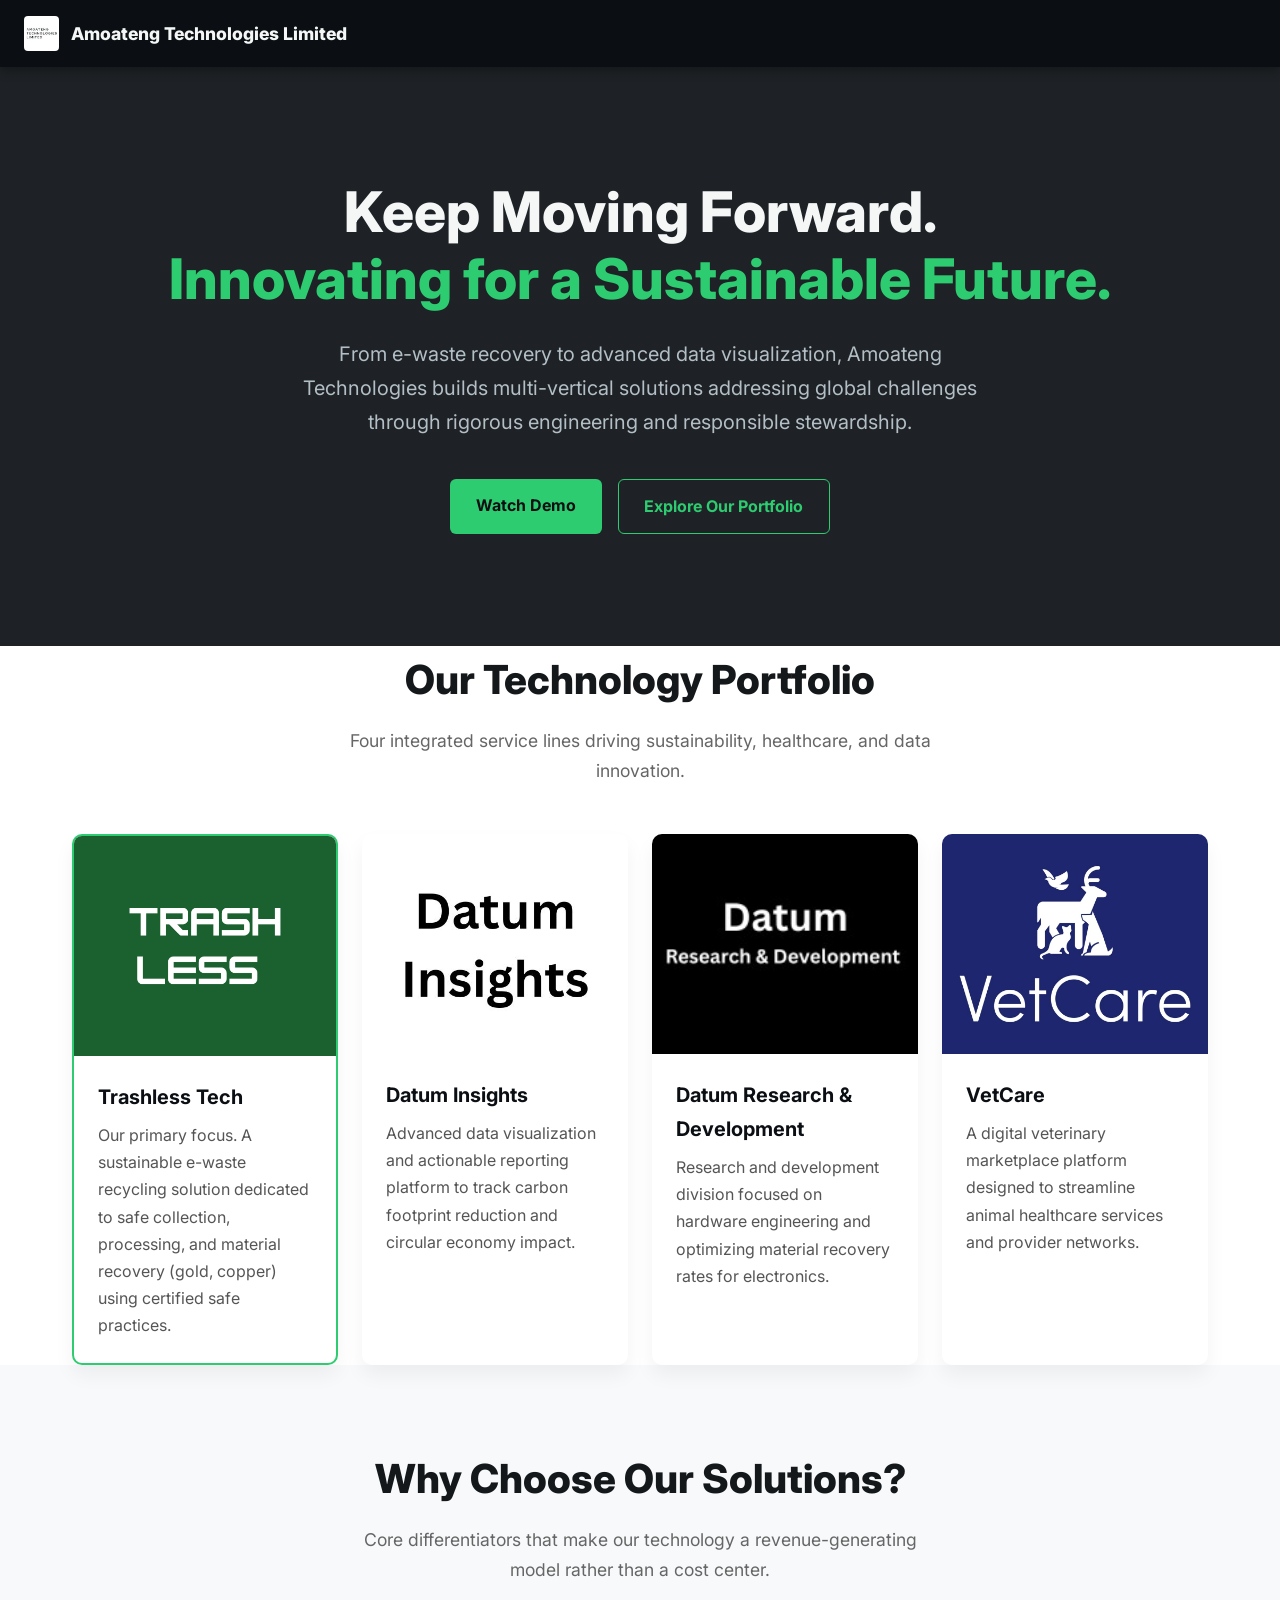
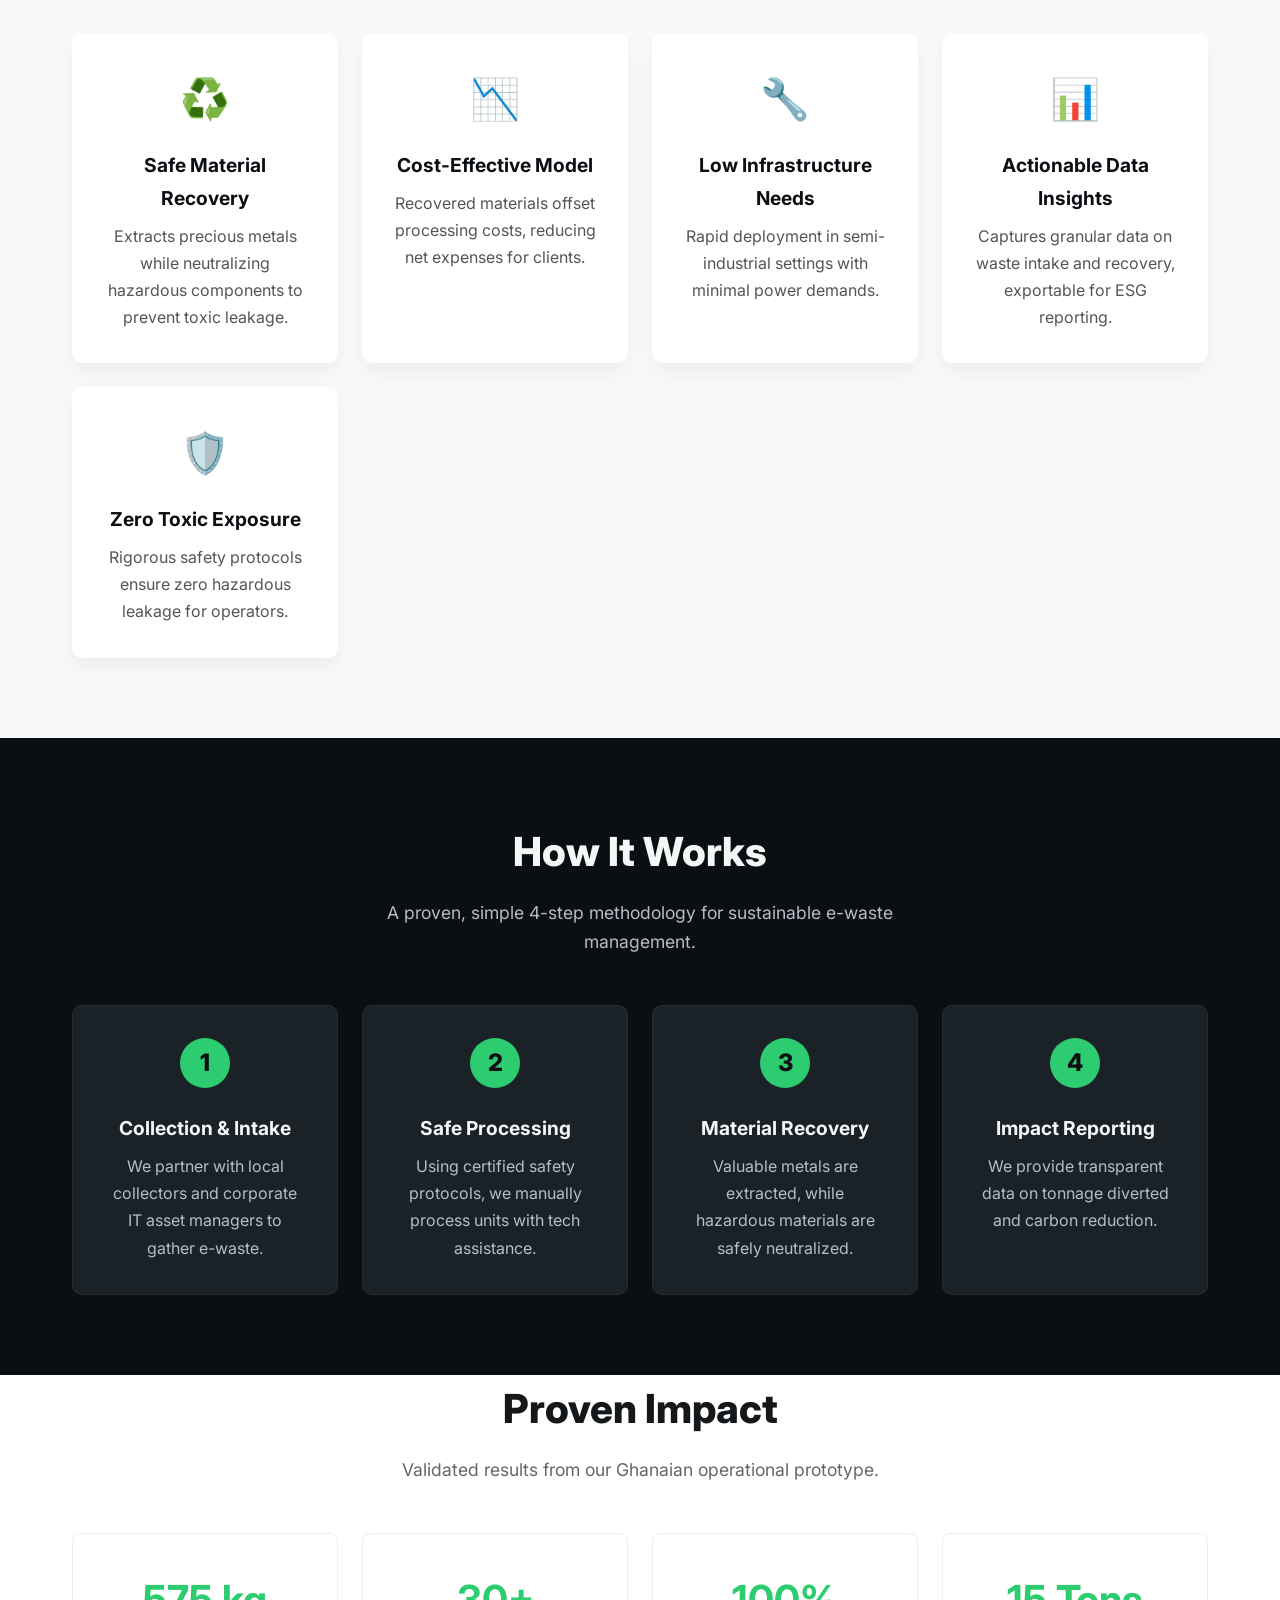
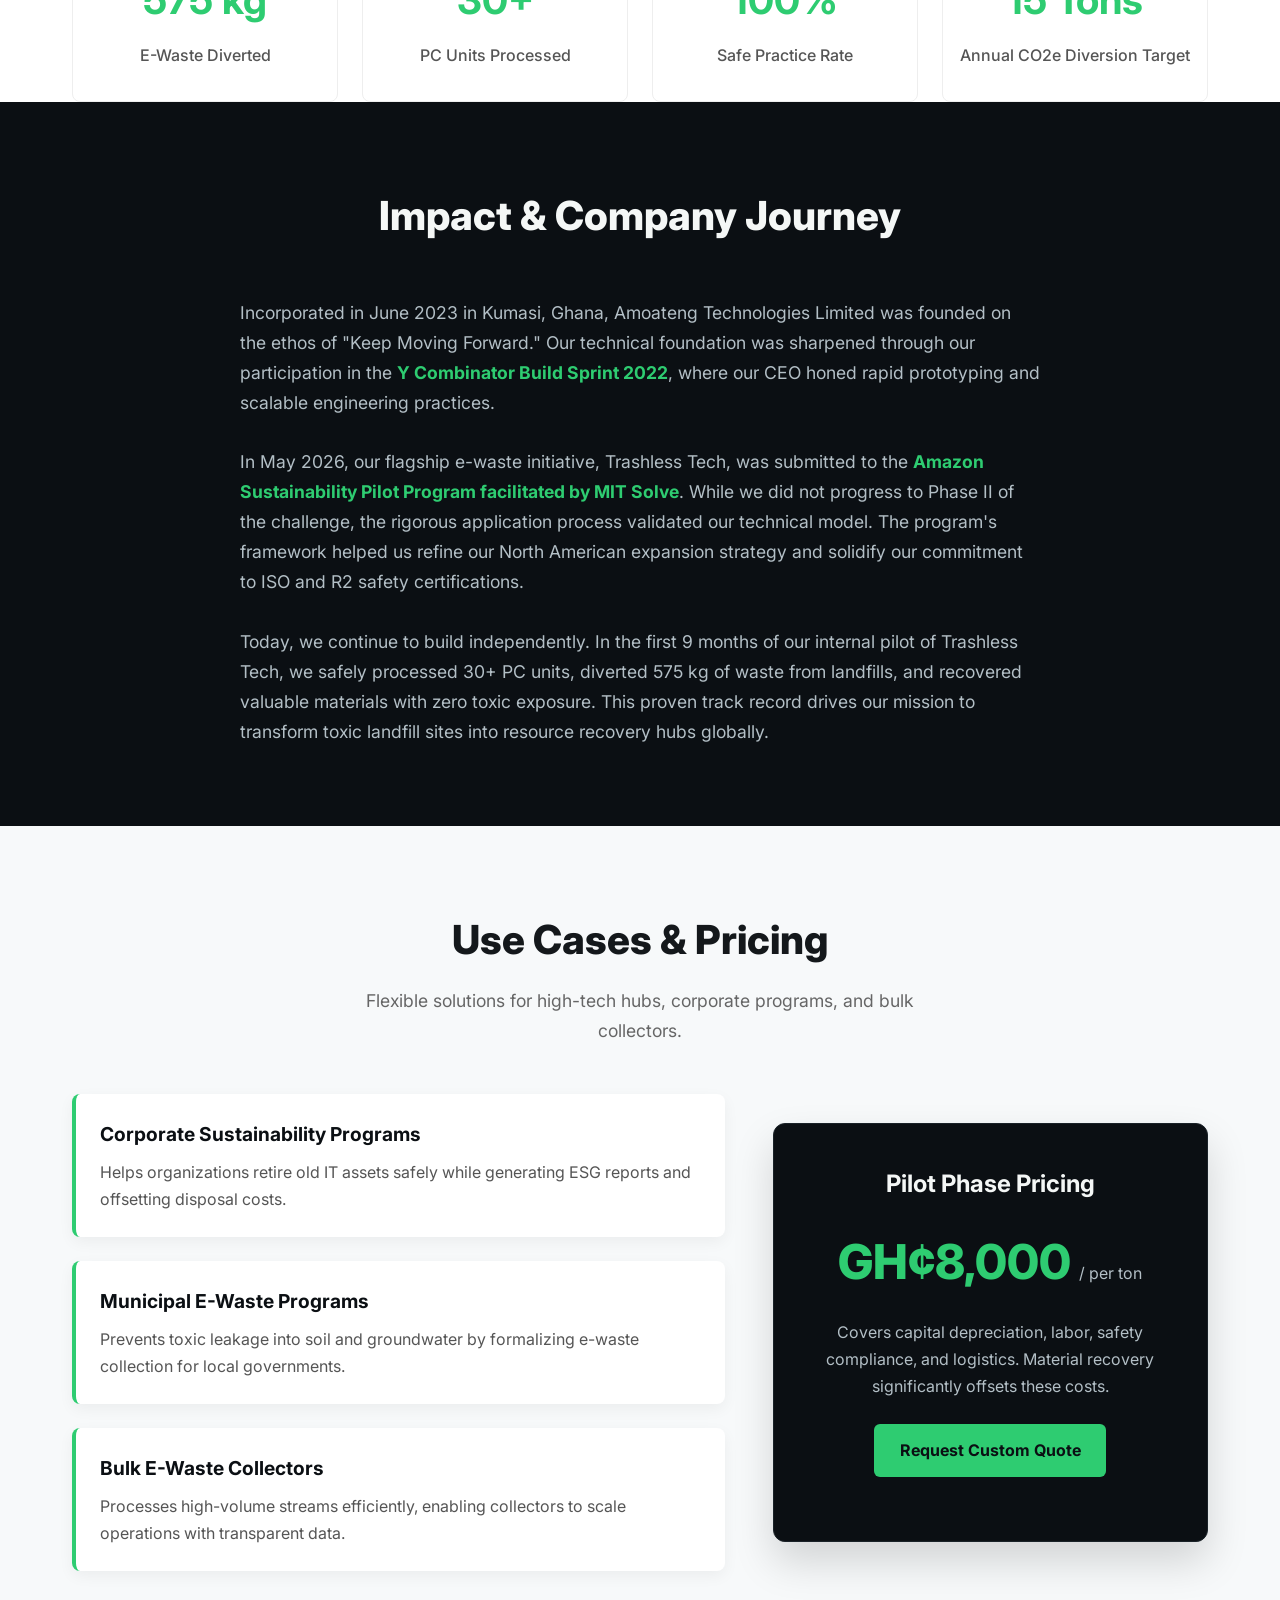
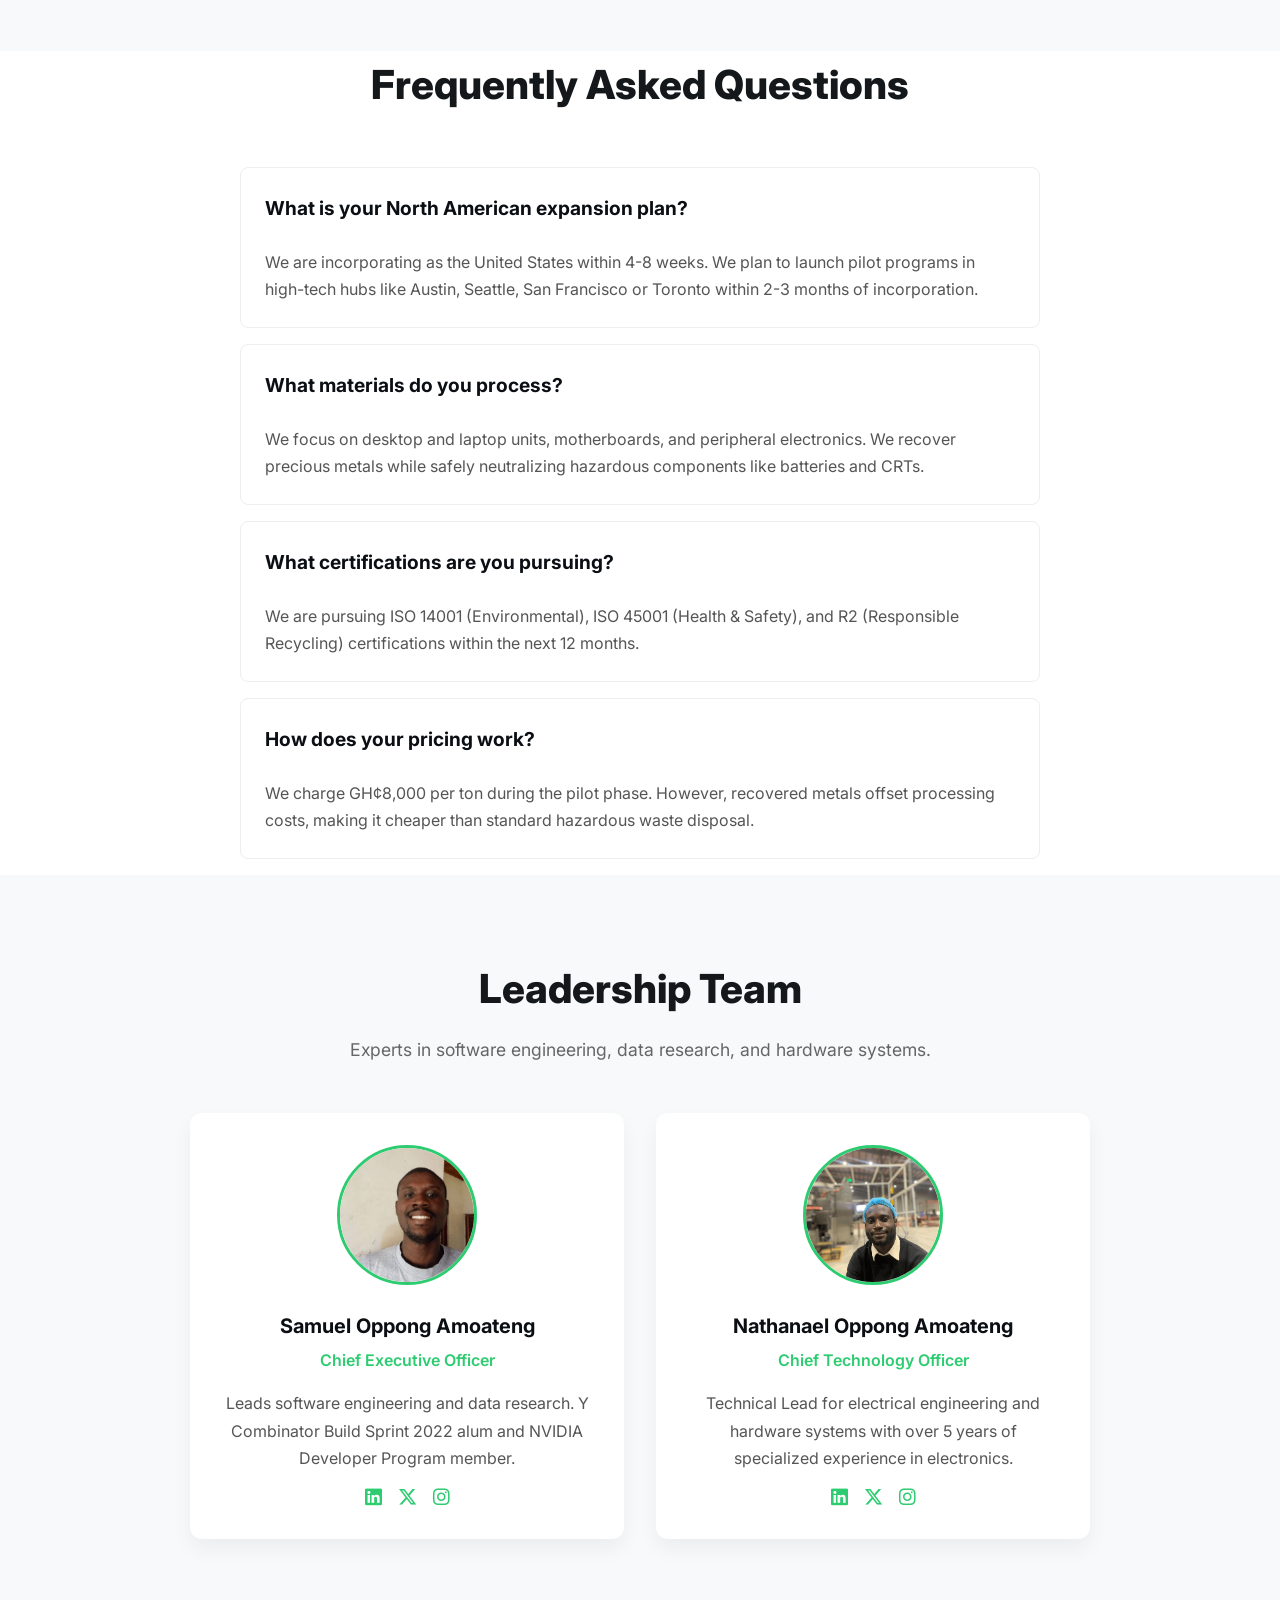
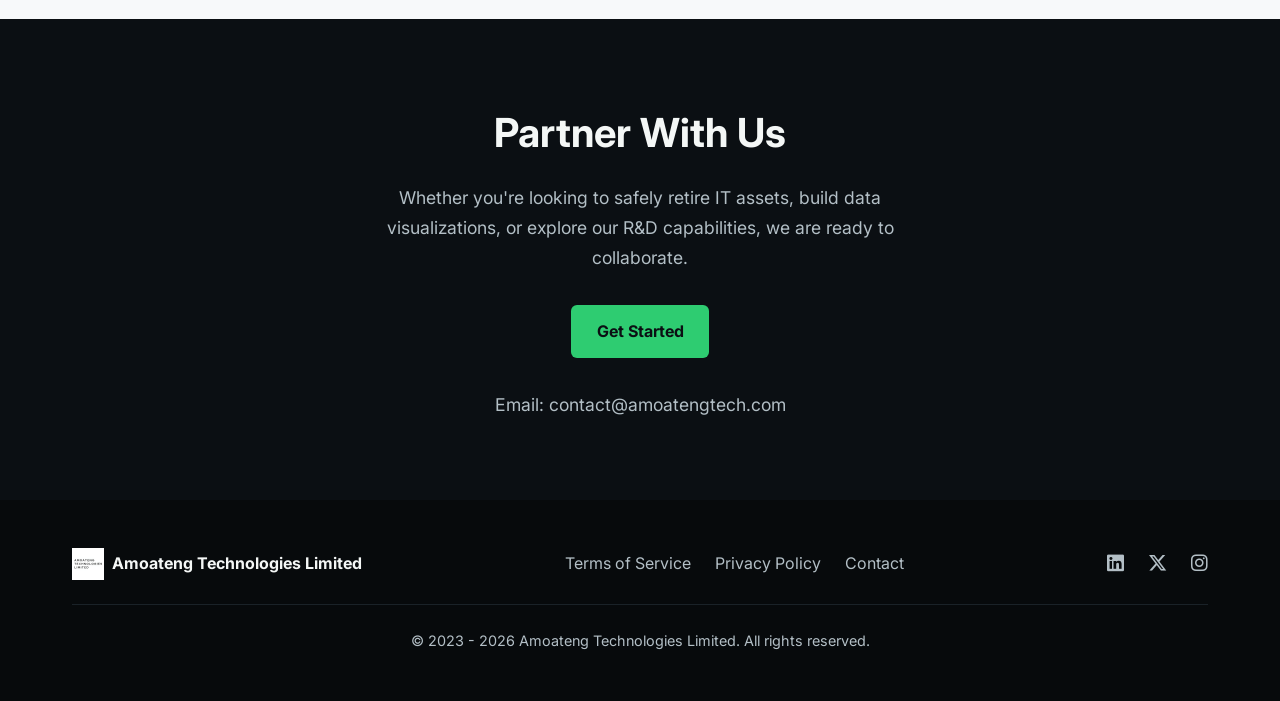
==== commit 5baa99dc: "Add files via upload" ====
--- a/index.html
+++ b/index.html
@@ -1,432 +1,319 @@
 <!DOCTYPE html>
-<html lang="en-GB"><head>
-  <meta charset="UTF-8">
-  <meta name="viewport" content="width=device-width, initial-scale=1.0">
-  <title>ColourInBook: Free Colouring, Drawing &amp; Music Fun for Kids Ages 2 to 9</title>
-  <meta name="description" content="ColourInBook is a free, ad-free creative app for children aged 2 to 9: colour 23 friendly animal outlines, draw freely, play with stickers and paint with music. No sign-up, no data collection, works offline. A software product of Amoateng Technologies Limited.">
-  <link rel="canonical" href="https://www.amoatengtech.com/colourinbook/">
-  <meta name="theme-color" content="#ffd84d">
-
-  <!-- Open Graph / social preview -->
-  <meta property="og:type" content="website">
-  <meta property="og:title" content="ColourInBook: Free Colouring, Drawing &amp; Music Fun for Kids">
-  <meta property="og:description" content="Four creative activities for ages 2 to 9. 100% free, no ads, no sign-up. Playable right in your browser.">
-  <meta property="og:url" content="https://www.amoatengtech.com/colourinbook/">
-  <meta property="og:image" content="images/showcase-colouring-desktop.png">
-
-  <link rel="icon" href="data:image/svg+xml,%3Csvg xmlns='http://www.w3.org/2000/svg' viewBox='0 0 64 64'%3E%3Ccircle cx='32' cy='32' r='30' fill='%23ffd84d' stroke='%232d2a32' stroke-width='4'/%3E%3Ccircle cx='22' cy='24' r='5' fill='%23ff6b6b'/%3E%3Ccircle cx='38' cy='20' r='5' fill='%234ecdc4'/%3E%3Ccircle cx='44' cy='36' r='5' fill='%236aa9ff'/%3E%3Ccircle cx='28' cy='42' r='5' fill='%23ff9f43'/%3E%3C/svg%3E">
-
-  <!-- Same typefaces as the app (base.css), with system fallbacks -->
-  <link rel="preconnect" href="https://fonts.googleapis.com">
-  <link rel="preconnect" href="https://fonts.gstatic.com" crossorigin="">
-  <link rel="stylesheet" href="https://fonts.googleapis.com/css2?family=Baloo+2:wght@400;500;600;700;800&amp;family=Fredoka:wght@400;500;600;700&amp;display=swap">
-
-  <!-- Layout grid: vendored Bootstrap 5.3.3 grid (MIT). Everything else is
-       hand-rolled in the app's own visual language. -->
-  <link rel="stylesheet" href="css/bootstrap-grid.min.css">
-  <link rel="stylesheet" href="css/landing.css">
+<html lang="en">
+<head>
+    <meta charset="UTF-8">
+    <meta name="viewport" content="width=device-width, initial-scale=1.0">
+    <title>Amoateng Technologies Limited | Keep Moving Forward</title>
+    <link rel="stylesheet" href="css/style.css">
+    <link rel="apple-touch-icon" sizes="180x180" href="apple-touch-icon.png">
+    <link rel="icon" type="image/png" sizes="32x32" href="favicon-32x32.png">
+    <link rel="icon" type="image/png" sizes="16x16" href="favicon-16x16.png">
+    <link rel="manifest" href="site.webmanifest">
+    <link rel="preconnect" href="https://fonts.googleapis.com">
+    <link href="https://fonts.googleapis.com/css2?family=Inter:wght@400;500;600;700;800&display=swap" rel="stylesheet">
+    <!-- Font Awesome CDN -->
+    <link rel="stylesheet" href="https://cdnjs.cloudflare.com/ajax/libs/font-awesome/6.5.1/css/all.min.css">
+    <script defer src="https://cloud.umami.is/script.js" data-website-id="ef106f9e-76e2-4b56-81e4-03a5aecfb6e2"></script>
 </head>
 <body>
 
-  <a class="skip-link" href="#main">Skip to content</a>
-
-  <!-- ================= HEADER / NAV ================= -->
-  <header class="site-header" id="top">
-    <nav class="navbar container" aria-label="Main navigation">
-      <a class="brand" href="#top">
-        <span class="brand-icon" aria-hidden="true">🎨</span> ColourInBook
-      </a>
-
-      <ul class="main-links" id="main-links">
-        <li><a href="#features">Features</a></li>
-        <li><a href="#screenshots">Screenshots</a></li>
-        <li><a href="#ages">Ages &amp; Modes</a></li>
-        <li><a href="#team">Team</a></li>
-        <li><a href="#faq">FAQ</a></li>
-        <li class="nav-cta d-lg-none"><a class="btn btn-coral btn-sm" href="app/">▶ Play free</a></li>
-      </ul>
-
-      <div class="nav-cta d-none d-lg-flex">
-        <a class="btn btn-coral btn-sm" href="app/">▶ Play free</a>
-      </div>
-
-      <button type="button" class="nav-toggle" aria-expanded="false" aria-controls="main-links" data-nav-toggle="">
-        <span aria-hidden="true">☰</span>
-        <span class="visually-hidden">Menu</span>
-      </button>
-    </nav>
-  </header>
-
-  <main id="main">
-
-    <!-- ================= HERO ================= -->
-    <section class="hero" id="home">
-      <div class="container">
-        <div class="row align-items-center g-5">
-          <div class="col-lg-6">
-            <p class="hero-badge">✨ 100% Free · No ads · No sign-up</p>
-            <h1>Colouring, drawing &amp; music fun for kids <span class="squiggle">2 to 9</span></h1>
-            <p class="lead">ColourInBook turns your browser into a joyful art studio: friendly animal outlines to colour, a free-draw canvas, oodles of stickers and a magical paint mode where every colour plays its own note.</p>
+    <!-- Navigation -->
+    <header>
+        <!-- Added white-space: nowrap to prevent text from breaking into 2 lines -->
+        <a href="index.html" class="nav-brand" style="white-space: nowrap;">
+            <img src="assets/images/Amoateng-Technologies-Limited-logo.png" alt="Amoateng Tech Logo">
+            <span>Amoateng Technologies Limited</span>
+        </a>
+    </header>
+
+    <!-- Hero Section -->
+    <section class="hero">
+        <div class="container">
+            <h1>Keep Moving Forward.<br><span class="highlight">Innovating for a Sustainable Future.</span></h1>
+            <p>From e-waste recovery to advanced data visualization, Amoateng Technologies builds multi-vertical solutions addressing global challenges through rigorous engineering and responsible stewardship.</p>
             <div class="hero-ctas">
-              <a class="btn btn-coral btn-lg" href="app/">▶ Play ColourInBook</a>
-              <a class="btn btn-ghost btn-lg" href="#features">See what's inside</a>
-            </div>
-            <p class="hero-trust">Plays right in your browser · Nothing to install · Nothing collected</p>
-          </div>
-
-          <div class="col-lg-6">
-            <div class="hero-demo">
-              <div class="phone-frame">
-                <img src="images/showcase-colouring-mobile.png" alt="Screenshot of ColourInBook on a phone: a cat outline partly painted with bright colour dabs" width="375" height="740">
-              </div>
-              <p class="demo-hint"><span class="wave" aria-hidden="true">👆</span> ColourInBook in action. Press Play and have a go!</p>
-            </div>
-          </div>
-        </div>
-      </div>
-    </section>
-
-    <!-- ================= FEATURES ================= -->
-    <section class="section" id="features">
-      <div class="container">
-        <div class="section-head">
-          <span class="eyebrow">What's inside</span>
-          <h2>Four creative activities, one happy place</h2>
-          <p>Every activity is designed for little hands: big buttons, friendly shapes and no wrong answers.</p>
-        </div>
-
-        <div class="row g-4">
-          <div class="col-md-6 col-lg-4">
-            <div class="feature-card">
-              <span class="feature-emoji tint-yellow" aria-hidden="true">🖍️</span>
-              <h3>Colouring</h3>
-              <p>23 friendly animal outlines, from Giraffe and Fish to Penguin and Butterfly. Tap to dab colour inside or swirl it all around the background.</p>
-            </div>
-          </div>
-
-          <div class="col-md-6 col-lg-4">
-            <div class="feature-card">
-              <span class="feature-emoji tint-pink" aria-hidden="true">✏️</span>
-              <h3>Free Draw</h3>
-              <p>A big blank canvas, 12 cheerful colours and a chunky brush. Mistakes are never scary because the eraser and undo button are always one tap away.</p>
-            </div>
-          </div>
-
-          <div class="col-md-6 col-lg-4">
-            <div class="feature-card">
-              <span class="feature-emoji tint-teal" aria-hidden="true">⭐</span>
-              <h3>Stickers</h3>
-              <p>Four sticker books: Animals, Food, Nature and Fun. Tap to place, drag to rearrange, and build a collage worthy of the fridge door.</p>
-            </div>
-          </div>
-
-          <div class="col-md-6 col-lg-4">
-            <div class="feature-card">
-              <span class="feature-emoji tint-sky" aria-hidden="true">🎵</span>
-              <h3>Music Paint</h3>
-              <p>Every colour plays its own piano note as you paint, so a masterpiece becomes a song. A gentle first step into music for tiny composers.</p>
-            </div>
-          </div>
-
-          <div class="col-md-6 col-lg-4">
-            <div class="feature-card">
-              <span class="feature-emoji tint-orange" aria-hidden="true">📴</span>
-              <h3>Offline-friendly</h3>
-              <p>Once the page has loaded, the fun keeps going without internet, which is perfect for tablets on long car journeys and aeroplane tray tables.</p>
-            </div>
-          </div>
-
-          <div class="col-md-6 col-lg-4">
-            <div class="feature-card">
-              <span class="feature-emoji tint-mint" aria-hidden="true">👪</span>
-              <h3>Parent Corner</h3>
-              <p>Age modes sized for little fingers, a print button for colouring sheets, and none of the nasty surprises: no ads, no tracking, no in-app purchases.</p>
-            </div>
-          </div>
-        </div>
-      </div>
-    </section>
-
-    <!-- ================= SCREENSHOTS ================= -->
-    <section class="section section-soft" id="screenshots">
-      <div class="container">
-        <div class="section-head">
-          <span class="eyebrow">Screenshots</span>
-          <h2>See it in action</h2>
-          <p>Real captures from the app, nothing mocked up.</p>
-        </div>
-
-        <div class="row g-4">
-          <div class="col-md-6 col-lg-4">
-            <figure class="shot-card mb-0">
-              <img src="images/showcase-colouring-desktop.png" alt="ColourInBook colouring activity on a desktop screen: a giraffe outline being dabbed with orange, red, yellow and blue paint spots" loading="lazy">
-              <figcaption>Colouring on a big screen, where every dab lands inside the lines</figcaption>
-            </figure>
-          </div>
-
-          <div class="col-md-6 col-lg-4">
-            <figure class="shot-card mb-0">
-              <img src="images/showcase-colouring-mobile.png" alt="ColourInBook on a phone: a cat outline with pink paint spots, with the shape picker and colour palette below" loading="lazy">
-              <figcaption>Perfectly at home on a phone, where the whole animal always fits</figcaption>
-            </figure>
-          </div>
-
-          <div class="col-md-6 col-lg-4">
-            <figure class="shot-card mb-0">
-              <img src="images/showcase-stickers-tablet.png" alt="ColourInBook stickers activity on a tablet: lion, tiger, bear, panda, fox, octopus and bee stickers arranged on a canvas" loading="lazy">
-              <figcaption>Sticker collages on a tablet: tap to place, drag to move</figcaption>
-            </figure>
-          </div>
-        </div>
-      </div>
-    </section>
-
-    <!-- ================= AGES & MODES ================= -->
-    <section class="section" id="ages">
-      <div class="container">
-        <div class="section-head">
-          <span class="eyebrow">Ages &amp; modes</span>
-          <h2>Two modes that grow with your child</h2>
-          <p>Switch modes any time in the Parent Corner, and everything resizes for the age you pick.</p>
-        </div>
-
-        <div class="row g-4">
-          <div class="col-md-6">
-            <div class="age-card toddler">
-              <div class="age-card-head">
-                <span class="age-emoji" aria-hidden="true">🧸</span>
-                <h3>Toddler <span class="age-tag">Ages 2 to 4</span></h3>
-              </div>
-              <ul>
-                <li><strong>6</strong> bright, high-contrast colours</li>
-                <li>Extra-large buttons and brushes</li>
-                <li>Simple shape picker with picture labels</li>
-                <li>Undo and eraser stay available so little artists can experiment freely</li>
-              </ul>
-            </div>
-          </div>
-
-          <div class="col-md-6">
-            <div class="age-card kid">
-              <div class="age-card-head">
-                <span class="age-emoji" aria-hidden="true">🎨</span>
-                <h3>Kid <span class="age-tag">Ages 5 to 9</span></h3>
-              </div>
-              <ul>
-                <li><strong>12</strong> colours including gold, brown and white</li>
-                <li>All four activities unlocked</li>
-                <li>Adjustable brush and spot sizes</li>
-                <li>Two-finger pinch to zoom into fine details</li>
-              </ul>
-            </div>
-          </div>
-        </div>
-      </div>
-    </section>
-
-    <!-- ============================================================
-         PRICING: temporarily commented out.
-         ColourInBook is currently 100% free, so there is nothing to
-         price yet. This block (kept in AppVilla's canonical position,
-         after the showcase sections and before the team) can be
-         re-enabled by removing this comment marker pair.
-         ============================================================
-    <section class="section section-soft" id="pricing">
-      <div class="container">
-        <div class="section-head">
-          <span class="eyebrow">Pricing</span>
-          <h2>Simple, honest pricing</h2>
-          <p>One plan to start. More when the product grows.</p>
-        </div>
-        <div class="row g-4 justify-content-center">
-          <div class="col-md-6 col-lg-4">
-            <div class="feature-card text-center">
-              <span class="feature-emoji tint-yellow" aria-hidden="true">🎁</span>
-              <h3>Free Forever</h3>
-              <p>Everything in ColourInBook, free for everyone.</p>
-              <p class="price-amount">£0</p>
-              <a class="btn btn-coral" href="app/">Play now</a>
-            </div>
-          </div>
-        </div>
-      </div>
-    </section>
-    ============================================================ -->
-
-    <!-- ================= ABOUT THE MAKER ================= -->
-    <section class="about-strip" id="about">
-      <div class="container">
-        <div class="row align-items-center g-4">
-          <div class="col-lg-8">
-            <span class="eyebrow">About the maker</span>
-            <h2>ColourInBook is a software product of Amoateng Technologies Limited</h2>
-            <p>Amoateng Technologies builds multi-vertical solutions addressing global challenges through rigorous engineering and responsible stewardship, from e-waste recovery to advanced data visualisation. ColourInBook brings that same engineering care to children's creative play.</p>
-            <p class="motto">Keep Moving Forward.</p>
-          </div>
-          <div class="col-lg-4 text-lg-end">
-            <a class="btn btn-yellow btn-lg" href="https://www.amoatengtech.com" target="_blank" rel="noopener">Visit amoatengtech.com</a>
-          </div>
-        </div>
-      </div>
-    </section>
-
-    <!-- ================= TEAM ================= -->
-    <section class="section" id="team">
-      <div class="container">
-        <div class="section-head">
-          <span class="eyebrow">Leadership team</span>
-          <h2>The people behind the product</h2>
-          <p>Experts in software engineering, data research, and hardware systems.</p>
-        </div>
-
-        <div class="row g-4 justify-content-center">
-          <div class="col-md-6 col-lg-5">
-            <div class="team-card">
-              <img class="team-photo" src="images/ceo-samuel-oppong-amoateng.png" alt="Portrait of Samuel Oppong Amoateng" width="160" height="160" loading="lazy">
-              <h3>Samuel Oppong Amoateng</h3>
-              <span class="team-role">Chief Executive Officer</span>
-              <p>Leads software engineering and data research. Y Combinator Build Sprint 2022 alum and NVIDIA Developer Program member.</p>
-              <div class="social-links">
-                <a href="https://www.linkedin.com/in/soamoateng" target="_blank" rel="noopener" aria-label="Samuel Oppong Amoateng on LinkedIn">
-                  <svg viewBox="0 0 448 512" aria-hidden="true"><path d="M100.28 448H7.4V148.9h92.88zM53.79 108.1C24.09 108.1 0 83.5 0 53.8a53.79 53.79 0 0 1 107.58 0c0 29.7-24.1 54.3-53.79 54.3zM447.9 448h-92.68V302.4c0-34.7-.7-79.2-48.29-79.2-48.29 0-55.69 37.7-55.69 76.7V448h-92.78V148.9h89.08v40.8h1.3c12.4-23.5 42.69-48.3 87.88-48.3 94 0 111.28 61.9 111.28 142.3V448z"></path></svg>
-                </a>
-                <a href="https://x.com/skdoamoateng" target="_blank" rel="noopener" aria-label="Samuel Oppong Amoateng on X">
-                  <svg viewBox="0 0 512 512" aria-hidden="true"><path d="M389.2 48h70.6L305.6 224.2 487 464H345L233.7 318.6 106.5 464H35.8L200.7 275.5 26.8 48H172.4L272.9 180.9 389.2 48zM364.4 421.8h39.1L151.1 88h-42L364.4 421.8z"></path></svg>
-                </a>
-                <a href="https://www.instagram.com/soamoateng" target="_blank" rel="noopener" aria-label="Samuel Oppong Amoateng on Instagram">
-                  <svg viewBox="0 0 448 512" aria-hidden="true"><path d="M224.1 141c-63.6 0-114.9 51.3-114.9 114.9s51.3 114.9 114.9 114.9S339 319.5 339 255.9 287.7 141 224.1 141zm0 189.6c-41.1 0-74.7-33.5-74.7-74.7s33.5-74.7 74.7-74.7 74.7 33.5 74.7 74.7-33.6 74.7-74.7 74.7zm146.4-194.3c0 14.9-12 26.8-26.8 26.8-14.9 0-26.8-12-26.8-26.8s12-26.8 26.8-26.8 26.8 12 26.8 26.8zm76.1 27.2c-1.7-35.9-9.9-67.7-36.2-93.9-26.2-26.2-58-34.4-93.9-36.2-37-2.1-147.9-2.1-184.9 0-35.8 1.7-67.6 9.9-93.9 36.1s-34.4 58-36.2 93.9c-2.1 37-2.1 147.9 0 184.9 1.7 35.9 9.9 67.7 36.2 93.9s58 34.4 93.9 36.2c37 2.1 147.9 2.1 184.9 0 35.9-1.7 67.7-9.9 93.9-36.2 26.2-26.2 34.4-58 36.2-93.9 2.1-37 2.1-147.8 0-184.8zM398.8 388c-7.8 19.6-22.9 34.7-42.6 42.6-29.5 11.7-99.5 9-132.1 9s-102.7 2.6-132.1-9c-19.6-7.8-34.7-22.9-42.6-42.6-11.7-29.5-9-99.5-9-132.1s-2.6-102.7 9-132.1c7.8-19.6 22.9-34.7 42.6-42.6 29.5-11.7 99.5-9 132.1-9s102.7-2.6 132.1 9c19.6 7.8 34.7 22.9 42.6 42.6 11.7 29.5 9 99.5 9 132.1s2.7 102.7-9 132.1z"></path></svg>
-                </a>
-              </div>
-            </div>
-          </div>
-
-          <div class="col-md-6 col-lg-5">
-            <div class="team-card">
-              <img class="team-photo" src="images/cto-nathanael-oppong-amoateng.png" alt="Portrait of Nathanael Oppong Amoateng" width="160" height="160" loading="lazy">
-              <h3>Nathanael Oppong Amoateng</h3>
-              <span class="team-role">Chief Technology Officer</span>
-              <p>Technical Lead for electrical engineering and hardware systems with over 5 years of specialised experience in electronics.</p>
-              <div class="social-links">
-                <a href="https://www.linkedin.com/in/nathanael-oppong-amoateng-93667028s5k" target="_blank" rel="noopener" aria-label="Nathanael Oppong Amoateng on LinkedIn">
-                  <svg viewBox="0 0 448 512" aria-hidden="true"><path d="M100.28 448H7.4V148.9h92.88zM53.79 108.1C24.09 108.1 0 83.5 0 53.8a53.79 53.79 0 0 1 107.58 0c0 29.7-24.1 54.3-53.79 54.3zM447.9 448h-92.68V302.4c0-34.7-.7-79.2-48.29-79.2-48.29 0-55.69 37.7-55.69 76.7V448h-92.78V148.9h89.08v40.8h1.3c12.4-23.5 42.69-48.3 87.88-48.3 94 0 111.28 61.9 111.28 142.3V448z"></path></svg>
-                </a>
-                <a href="https://x.com/noamoateng" target="_blank" rel="noopener" aria-label="Nathanael Oppong Amoateng on X">
-                  <svg viewBox="0 0 512 512" aria-hidden="true"><path d="M389.2 48h70.6L305.6 224.2 487 464H345L233.7 318.6 106.5 464H35.8L200.7 275.5 26.8 48H172.4L272.9 180.9 389.2 48zM364.4 421.8h39.1L151.1 88h-42L364.4 421.8z"></path></svg>
-                </a>
-                <a href="https://www.instagram.com/noamoateng" target="_blank" rel="noopener" aria-label="Nathanael Oppong Amoateng on Instagram">
-                  <svg viewBox="0 0 448 512" aria-hidden="true"><path d="M224.1 141c-63.6 0-114.9 51.3-114.9 114.9s51.3 114.9 114.9 114.9S339 319.5 339 255.9 287.7 141 224.1 141zm0 189.6c-41.1 0-74.7-33.5-74.7-74.7s33.5-74.7 74.7-74.7 74.7 33.5 74.7 74.7-33.6 74.7-74.7 74.7zm146.4-194.3c0 14.9-12 26.8-26.8 26.8-14.9 0-26.8-12-26.8-26.8s12-26.8 26.8-26.8 26.8 12 26.8 26.8zm76.1 27.2c-1.7-35.9-9.9-67.7-36.2-93.9-26.2-26.2-58-34.4-93.9-36.2-37-2.1-147.9-2.1-184.9 0-35.8 1.7-67.6 9.9-93.9 36.1s-34.4 58-36.2 93.9c-2.1 37-2.1 147.9 0 184.9 1.7 35.9 9.9 67.7 36.2 93.9s58 34.4 93.9 36.2c37 2.1 147.9 2.1 184.9 0 35.9-1.7 67.7-9.9 93.9-36.2 26.2-26.2 34.4-58 36.2-93.9 2.1-37 2.1-147.8 0-184.8zM398.8 388c-7.8 19.6-22.9 34.7-42.6 42.6-29.5 11.7-99.5 9-132.1 9s-102.7 2.6-132.1-9c-19.6-7.8-34.7-22.9-42.6-42.6-11.7-29.5-9-99.5-9-132.1s-2.6-102.7 9-132.1c7.8-19.6 22.9-34.7 42.6-42.6 29.5-11.7 99.5-9 132.1-9s102.7-2.6 132.1 9c19.6 7.8 34.7 22.9 42.6 42.6 11.7 29.5 9 99.5 9 132.1s2.7 102.7-9 132.1z"></path></svg>
-                </a>
-              </div>
-            </div>
-          </div>
-        </div>
-      </div>
-    </section>
-
-    <!-- ================= FAQ ================= -->
-    <section class="section section-soft" id="faq">
-      <div class="container">
-        <div class="section-head">
-          <span class="eyebrow">FAQ</span>
-          <h2>Frequently asked questions</h2>
-          <p>Everything parents usually ask before the first doodle.</p>
-        </div>
-
-        <div class="faq-list">
-          <details>
-            <summary>Is ColourInBook really free?</summary>
-            <p class="faq-a">Yes, ColourInBook is currently 100% free. No ads, no in-app purchases, no sign-up and no credit card. Just open the page and play.</p>
-          </details>
-
-          <details>
-            <summary>Does it work offline?</summary>
-            <p class="faq-a">Yes. Once the page has loaded, all four activities keep working without an internet connection, so it is ideal for journeys and Wi-Fi-free afternoons.</p>
-          </details>
-
-          <details>
-            <summary>What ages is it for?</summary>
-            <p class="faq-a">Children aged 2 to 9. Toddler mode (2 to 4) offers six colours, extra-large buttons and picture labels; Kid mode (5 to 9) unlocks twelve colours, adjustable brush sizes and pinch-to-zoom.</p>
-          </details>
-
-          <details>
-            <summary>Where does my child's artwork go?</summary>
-            <p class="faq-a">Nowhere. ColourInBook collects no data and has no accounts. Work in progress is kept privately in your own browser, and pictures only leave the device when you tap "Save my picture" or "Print".</p>
-          </details>
-
-          <details>
-            <summary>Does it work on phones and tablets?</summary>
-            <p class="faq-a">Yes, ColourInBook is built mobile-first and adapts to phones, tablets, laptops and desktop screens, in portrait or landscape. All you need is a browser.</p>
-          </details>
-        </div>
-      </div>
-    </section>
-
-    <!-- ================= CTA BAND ================= -->
-    <section class="cta-band" id="play">
-      <div class="container">
-        <h2>Ready to create something wonderful?</h2>
-        <p>No download. No sign-up. Just tap and paint.</p>
-        <a class="btn btn-coral btn-lg" href="app/">▶ Play ColourInBook. It's free!</a>
-      </div>
-    </section>
-
-  </main>
-
-  <!-- ================= FOOTER ================= -->
-  <footer class="site-footer">
-    <div class="container">
-      <div class="row g-4">
-        <div class="col-lg-5">
-          <p class="footer-brand"><span class="brand-icon" aria-hidden="true">🎨</span> ColourInBook</p>
-          <p class="footer-tagline">Colouring, drawing, stickers and music paint for kids ages 2 to 9. Free, friendly and ad-free.</p>
-        </div>
-
-        <div class="col-6 col-lg-3">
-          <h4>Product</h4>
-          <ul>
-            <li><a href="app/">Play ColourInBook</a></li>
-            <li><a href="#features">Features</a></li>
-            <li><a href="#ages">Ages &amp; modes</a></li>
-            <li><a href="#faq">FAQ</a></li>
-          </ul>
-        </div>
-
-        <div class="col-6 col-lg-4">
-          <h4>Company</h4>
-          <ul>
-            <li><a href="https://www.amoatengtech.com" target="_blank" rel="noopener">Amoateng Technologies Limited</a></li>
-            <li><a href="mailto:contact@amoatengtech.com">contact@amoatengtech.com</a></li>
-            <li><a href="#team">Leadership team</a></li>
-          </ul>
-        </div>
-      </div>
-
-      <div class="footer-bottom">
-        <p>© 2026 <strong>Amoateng Technologies Limited</strong>. ColourInBook is a software product of Amoateng Technologies Limited.</p>
-      </div>
-    </div>
-  </footer>
-
-  <script>
-    // Tiny progressive enhancement: mobile nav toggle. The page is fully
-    // usable without JavaScript (links remain reachable via the footer).
-    (function () {
-      var header = document.querySelector('.site-header');
-      var toggle = document.querySelector('[data-nav-toggle]');
-      if (!header || !toggle) return;
-      toggle.addEventListener('click', function () {
-        var open = header.classList.toggle('nav-open');
-        toggle.setAttribute('aria-expanded', open ? 'true' : 'false');
-      });
-      // Close the menu after choosing a section
-      document.querySelectorAll('.main-links a').forEach(function (a) {
-        a.addEventListener('click', function () {
-          header.classList.remove('nav-open');
-          toggle.setAttribute('aria-expanded', 'false');
-        });
-      });
-    })();
-  </script>
-
-
-</body></html>
+                <a href="https://youtu.be/zaSPxxbbs-M" target="_blank" class="btn btn-primary">Watch Demo</a>
+                <a href="#products" class="btn btn-outline">Explore Our Portfolio</a>
+            </div>
+        </div>
+    </section>
+
+    <!-- Products Overview -->
+    <section id="products" class="container">
+        <div class="section-header">
+            <h2>Our Technology Portfolio</h2>
+            <p>Four integrated service lines driving sustainability, healthcare, and data innovation.</p>
+        </div>
+        <div class="grid-cards">
+            <div class="card highlight">
+                <img src="assets/images/Trashless-Tech-logo.png" alt="Trashless Tech Logo" class="card-img">
+                <div class="card-body">
+                    <h3>Trashless Tech</h3>
+                    <p>Our primary focus. A sustainable e-waste recycling solution dedicated to safe collection, processing, and material recovery (gold, copper) using certified safe practices.</p>
+                </div>
+            </div>
+            <div class="card">
+                <img src="assets/images/Datum-Insights-logo.png" alt="Datum Insights Logo" class="card-img">
+                <div class="card-body">
+                    <h3>Datum Insights</h3>
+                    <p>Advanced data visualization and actionable reporting platform to track carbon footprint reduction and circular economy impact.</p>
+                </div>
+            </div>
+            <div class="card">
+                <img src="assets/images/Datum-Research-and-Development-logo.png" alt="Datum R&D Logo" class="card-img">
+                <div class="card-body">
+                    <h3>Datum Research & Development</h3>
+                    <p>Research and development division focused on hardware engineering and optimizing material recovery rates for electronics.</p>
+                </div>
+            </div>
+            <div class="card">
+                <img src="assets/images/VetCare-logo.png" alt="VetCare Logo" class="card-img">
+                <div class="card-body">
+                    <h3>VetCare</h3>
+                    <p>A digital veterinary marketplace platform designed to streamline animal healthcare services and provider networks.</p>
+                </div>
+            </div>
+        </div>
+    </section>
+
+    <!-- Key Features & Benefits -->
+    <section id="features" class="bg-gray">
+        <div class="container">
+            <div class="section-header">
+                <h2>Why Choose Our Solutions?</h2>
+                <p>Core differentiators that make our technology a revenue-generating model rather than a cost center.</p>
+            </div>
+            <div class="features-list">
+                <div class="feature-item">
+                    <span class="feature-icon">♻️</span>
+                    <h4>Safe Material Recovery</h4>
+                    <p>Extracts precious metals while neutralizing hazardous components to prevent toxic leakage.</p>
+                </div>
+                <div class="feature-item">
+                    <span class="feature-icon">📉</span>
+                    <h4>Cost-Effective Model</h4>
+                    <p>Recovered materials offset processing costs, reducing net expenses for clients.</p>
+                </div>
+                <div class="feature-item">
+                    <span class="feature-icon">🔧</span>
+                    <h4>Low Infrastructure Needs</h4>
+                    <p>Rapid deployment in semi-industrial settings with minimal power demands.</p>
+                </div>
+                <div class="feature-item">
+                    <span class="feature-icon">📊</span>
+                    <h4>Actionable Data Insights</h4>
+                    <p>Captures granular data on waste intake and recovery, exportable for ESG reporting.</p>
+                </div>
+                <div class="feature-item">
+                    <span class="feature-icon">🛡️</span>
+                    <h4>Zero Toxic Exposure</h4>
+                    <p>Rigorous safety protocols ensure zero hazardous leakage for operators.</p>
+                </div>
+            </div>
+        </div>
+    </section>
+
+    <!-- How It Works -->
+    <section id="how-it-works" class="bg-dark">
+        <div class="container">
+            <div class="section-header">
+                <h2>How It Works</h2>
+                <p>A proven, simple 4-step methodology for sustainable e-waste management.</p>
+            </div>
+            <div class="steps">
+                <div class="step">
+                    <div class="step-number">1</div>
+                    <h4>Collection & Intake</h4>
+                    <p>We partner with local collectors and corporate IT asset managers to gather e-waste.</p>
+                </div>
+                <div class="step">
+                    <div class="step-number">2</div>
+                    <h4>Safe Processing</h4>
+                    <p>Using certified safety protocols, we manually process units with tech assistance.</p>
+                </div>
+                <div class="step">
+                    <div class="step-number">3</div>
+                    <h4>Material Recovery</h4>
+                    <p>Valuable metals are extracted, while hazardous materials are safely neutralized.</p>
+                </div>
+                <div class="step">
+                    <div class="step-number">4</div>
+                    <h4>Impact Reporting</h4>
+                    <p>We provide transparent data on tonnage diverted and carbon reduction.</p>
+                </div>
+            </div>
+        </div>
+    </section>
+
+    <!-- Key Stats -->
+    <section id="stats" class="container">
+        <div class="section-header">
+            <h2>Proven Impact</h2>
+            <p>Validated results from our Ghanaian operational prototype.</p>
+        </div>
+        <div class="stats-grid">
+            <div class="stat-box">
+                <h3>575 kg</h3>
+                <p>E-Waste Diverted</p>
+            </div>
+            <div class="stat-box">
+                <h3>30+</h3>
+                <p>PC Units Processed</p>
+            </div>
+            <div class="stat-box">
+                <h3>100%</h3>
+                <p>Safe Practice Rate</p>
+            </div>
+            <div class="stat-box">
+                <h3>15 Tons</h3>
+                <p>Annual CO2e Diversion Target</p>
+            </div>
+        </div>
+    </section>
+
+    <!-- Impact & Company Journey (Data Storytelling) -->
+    <section id="journey" class="bg-dark">
+        <div class="container">
+            <div class="section-header">
+                <h2>Impact & Company Journey</h2>
+            </div>
+            <div class="journey-content">
+                <p>Incorporated in June 2023 in Kumasi, Ghana, Amoateng Technologies Limited was founded on the ethos of "Keep Moving Forward." Our technical foundation was sharpened through our participation in the <strong>Y Combinator Build Sprint 2022</strong>, where our CEO honed rapid prototyping and scalable engineering practices.</p>
+                <br>
+                <p>In May 2026, our flagship e-waste initiative, Trashless Tech, was submitted to the <strong>Amazon Sustainability Pilot Program facilitated by MIT Solve</strong>. While we did not progress to Phase II of the challenge, the rigorous application process validated our technical model. The program's framework helped us refine our North American expansion strategy and solidify our commitment to ISO and R2 safety certifications.</p>
+                <br>
+                <p>Today, we continue to build independently. In the first 9 months of our internal pilot of Trashless Tech, we safely processed 30+ PC units, diverted 575 kg of waste from landfills, and recovered valuable materials with zero toxic exposure. This proven track record drives our mission to transform toxic landfill sites into resource recovery hubs globally.</p>
+            </div>
+        </div>
+    </section>
+
+    <!-- Use Cases & Pricing -->
+    <section id="pricing" class="bg-gray">
+        <div class="container">
+            <div class="section-header">
+                <h2>Use Cases & Pricing</h2>
+                <p>Flexible solutions for high-tech hubs, corporate programs, and bulk collectors.</p>
+            </div>
+            <div class="split-layout">
+                <div class="use-cases">
+                    <div class="use-case">
+                        <h4>Corporate Sustainability Programs</h4>
+                        <p>Helps organizations retire old IT assets safely while generating ESG reports and offsetting disposal costs.</p>
+                    </div>
+                    <div class="use-case">
+                        <h4>Municipal E-Waste Programs</h4>
+                        <p>Prevents toxic leakage into soil and groundwater by formalizing e-waste collection for local governments.</p>
+                    </div>
+                    <div class="use-case">
+                        <h4>Bulk E-Waste Collectors</h4>
+                        <p>Processes high-volume streams efficiently, enabling collectors to scale operations with transparent data.</p>
+                    </div>
+                </div>
+                <div class="pricing-card">
+                    <h3>Pilot Phase Pricing</h3>
+                    <div class="price">GH¢8,000 <span>/ per ton</span></div>
+                    <p>Covers capital depreciation, labor, safety compliance, and logistics. Material recovery significantly offsets these costs.</p>
+                    <p><a href="#contact" class="btn btn-primary">Request Custom Quote</a></p>
+                </div>
+            </div>
+        </div>
+    </section>
+
+    <!-- FAQ Section -->
+    <section id="faq" class="container">
+        <div class="section-header">
+            <h2>Frequently Asked Questions</h2>
+        </div>
+        <div class="faq-container">
+            <div class="faq-item">
+                <h4>What is your North American expansion plan?</h4>
+                <p>We are incorporating as the United States within 4-8 weeks. We plan to launch pilot programs in high-tech hubs like Austin, Seattle, San Francisco or Toronto within 2-3 months of incorporation.</p>
+            </div>
+            <div class="faq-item">
+                <h4>What materials do you process?</h4>
+                <p>We focus on desktop and laptop units, motherboards, and peripheral electronics. We recover precious metals while safely neutralizing hazardous components like batteries and CRTs.</p>
+            </div>
+            <div class="faq-item">
+                <h4>What certifications are you pursuing?</h4>
+                <p>We are pursuing ISO 14001 (Environmental), ISO 45001 (Health & Safety), and R2 (Responsible Recycling) certifications within the next 12 months.</p>
+            </div>
+            <div class="faq-item">
+                <h4>How does your pricing work?</h4>
+                <p>We charge GH¢8,000 per ton during the pilot phase. However, recovered metals offset processing costs, making it cheaper than standard hazardous waste disposal.</p>
+            </div>
+        </div>
+    </section>
+
+    <!-- Team Highlights -->
+    <section id="team" class="bg-gray">
+        <div class="container">
+            <div class="section-header">
+                <h2>Leadership Team</h2>
+                <p>Experts in software engineering, data research, and hardware systems.</p>
+            </div>
+            <div class="team-grid">
+                <div class="team-member">
+                    <img src="assets/images/soamoateng-image.png" alt="Picture of Samuel O. Amoateng">
+                    <h4>Samuel Oppong Amoateng</h4>
+                    <span class="role">Chief Executive Officer</span>
+                    <p>Leads software engineering and data research. Y Combinator Build Sprint 2022 alum and NVIDIA Developer Program member.</p>
+                    <!-- Social Icons -->
+                    <div class="social-icons" style="margin-top: 1rem; display: flex; gap: 1rem; justify-content: center;">
+                        <a href="https://www.linkedin.com/in/soamoateng" style="color: var(--primary); font-size: 1.2rem;"><i class="fa-brands fa-linkedin"></i></a>
+                        <a href="https://x.com/skdoamoateng" style="color: var(--primary); font-size: 1.2rem;"><i class="fa-brands fa-x-twitter"></i></a>
+                        <a href="https://www.instagram.com/soamoateng" style="color: var(--primary); font-size: 1.2rem;"><i class="fa-brands fa-instagram"></i></a>
+                    </div>
+                </div>
+                <div class="team-member">
+           <img src="assets/images/noamoateng-image.png" alt="Picture of Nathanael O. Amoateng">
+                    <h4>Nathanael Oppong Amoateng</h4>
+                    <span class="role">Chief Technology Officer</span>
+                    <p>Technical Lead for electrical engineering and hardware systems with over 5 years of specialized experience in electronics.</p>
+                    <!-- Social Icons -->
+                    <div class="social-icons" style="margin-top: 1rem; display: flex; gap: 1rem; justify-content: center;">
+                        <a href="https://www.linkedin.com/in/nathanael-oppong-amoateng-93667028s5k" style="color: var(--primary); font-size: 1.2rem;"><i class="fa-brands fa-linkedin"></i></a>
+                        <a href="https://x.com/noamoateng" style="color: var(--primary); font-size: 1.2rem;"><i class="fa-brands fa-x-twitter"></i></a>
+                        <a href="https://www.instagram.com/noamoateng" style="color: var(--primary); font-size: 1.2rem;"><i class="fa-brands fa-instagram"></i></a>
+                    </div>
+                </div>
+            </div>
+        </div>
+    </section>
+
+    <!-- Contact -->
+    <section id="contact" class="bg-dark">
+        <div class="container contact-area">
+            <h2>Partner With Us</h2>
+            <p>Whether you're looking to safely retire IT assets, build data visualizations, or explore our R&D capabilities, we are ready to collaborate.</p>
+            <a href="mailto:contact@amoatengtech.com" class="btn btn-primary">Get Started</a>
+            <p class="contact-details">Email: contact@amoatengtech.com</p>
+        </div>
+    </section>
+
+    <!-- Footer -->
+    <footer>
+        <div class="container footer-content">
+            <div class="footer-brand">
+                <img src="assets/images/Amoateng-Technologies-Limited-logo.png" alt="Amoateng Technologies Limited Logo">
+                <span>Amoateng Technologies Limited</span>
+            </div>
+            <div class="footer-links">
+                <a href="tos.html">Terms of Service</a>
+                <a href="privacy.html">Privacy Policy</a>
+                <a href="mailto:contact@amoatengtech.com">Contact</a>
+            </div>
+            <!-- Social Icons -->
+            <div class="social-icons" style="display: flex; gap: 1.5rem; font-size: 1.2rem;">
+                <a href="https://www.linkedin.com/company/amoatengtech" style="color: var(--text-gray);"><i class="fa-brands fa-linkedin"></i></a>
+                <a href="https://x.com/amoatengtech" style="color: var(--text-gray);"><i class="fa-brands fa-x-twitter"></i></a>
+                <a href="https://www.instagram.com/amoatengtech" style="color: var(--text-gray);"><i class="fa-brands fa-instagram"></i></a>
+            </div>
+            <p class="copyright">© 2023 - <span id="current-year"></span> Amoateng Technologies Limited. All rights reserved.</p>
+        </div>
+    </footer>
+
+    <script src="js/script.js"></script>
+    <script data-goatcounter="https://amoatengtech.goatcounter.com/count"
+        async src="//gc.zgo.at/count.js"></script>
+</body>
+</html>
--- a/css/style.css
+++ b/css/style.css
@@ -0,0 +1,395 @@
+:root {
+    --primary: #2ecc71;
+    --secondary: #0b0f13;
+    --accent: #1a2228;
+    --text-light: #f4f7f6;
+    --text-gray: #b3bfc6;
+    --text-dark: #14181b;
+    --bg-light: #ffffff;
+    --bg-gray: #f7f9fa;
+}
+
+* {
+    margin: 0;
+    padding: 0;
+    box-sizing: border-box;
+    font-family: 'Inter', sans-serif;
+}
+
+html {
+    scroll-behavior: smooth;
+    font-size: 16px; /* Base font size for rem scaling */
+}
+
+body {
+    background-color: var(--bg-light);
+    color: var(--text-dark);
+    line-height: 1.7; /* Increased for readability */
+    overflow-x: hidden; /* Prevents horizontal scroll */
+}
+
+a { text-decoration: none; color: inherit; }
+img { max-width: 100%; height: auto; display: block; }
+
+.container { width: 100%; max-width: 1200px; margin: 0 auto; padding: 0 1.5rem; }
+
+/* --- Navigation --- */
+header {
+    background-color: var(--secondary);
+    padding: 1rem 1.5rem;
+    display: flex;
+    justify-content: space-between;
+    align-items: center;
+    position: sticky;
+    top: 0;
+    z-index: 1000;
+    box-shadow: 0 4px 10px rgba(0,0,0,0.3);
+}
+
+.nav-brand {
+    display: flex;
+    align-items: center;
+    gap: 0.75rem;
+    color: var(--text-light);
+    font-weight: 800;
+    font-size: 1.1rem;
+    max-width: 100%;
+}
+
+.nav-brand img { 
+    border-radius: 4px; 
+    height: 35px; 
+    width: auto; 
+    flex-shrink: 0; 
+}
+nav { display: flex; align-items: center; }
+
+/* --- Buttons --- */
+.btn {
+    display: inline-block;
+    padding: 0.8rem 1.6rem;
+    border-radius: 6px;
+    font-weight: 700;
+    transition: 0.3s ease;
+    cursor: pointer;
+    border: none;
+    font-size: 1rem;
+}
+
+.btn-primary { background-color: var(--primary); color: var(--secondary); }
+.btn-primary:hover { background-color: #27ae60; transform: translateY(-2px); }
+
+.btn-outline { background: transparent; border: 1px solid var(--primary); color: var(--primary); }
+.btn-outline:hover { background: var(--primary); color: var(--secondary); }
+
+a:focus-visible, .btn:focus-visible {
+    outline: 2px solid var(--primary);
+    outline-offset: 3px;
+}
+
+/* --- Hero Section --- */
+.hero {
+    background: linear-gradient(rgba(11, 15, 19, 0.92), rgba(11, 15, 19, 0.92)), url('https://images.unsplash.com/photo-1531297484001-80022131f5a1?q=80&w=2620&auto=format&fit=crop') center/cover no-repeat;
+    color: var(--text-light);
+    text-align: center;
+    padding: 5rem 1.5rem;
+}
+
+.hero h1 { 
+    font-size: clamp(2.2rem, 5vw, 3.5rem); 
+    margin-bottom: 1.5rem; 
+    line-height: 1.2; 
+    font-weight: 800;
+}
+.hero h1 .highlight { color: var(--primary); }
+.hero p { 
+    font-size: clamp(1rem, 2vw, 1.25rem); 
+    max-width: 700px; 
+    margin: 0 auto 2.5rem auto; 
+    color: var(--text-gray); 
+}
+.hero-ctas { display: flex; gap: 1rem; justify-content: center; flex-wrap: wrap; }
+
+/* --- Sections --- */
+section { padding: 4rem 0; }
+.section-header { text-align: center; margin-bottom: 3rem; }
+.section-header h2 { 
+    font-size: clamp(1.8rem, 4vw, 2.5rem); 
+    margin-bottom: 0.75rem; 
+    font-weight: 800;
+}
+.section-header p { 
+    color: #666; 
+    max-width: 600px; 
+    margin: 0 auto; 
+    font-size: 1.1rem;
+}
+
+.bg-dark { background-color: var(--secondary); color: var(--text-light); }
+.bg-dark .section-header p { color: var(--text-gray); }
+.bg-gray { background-color: var(--bg-gray); }
+
+/* --- Portfolio Cards --- */
+.grid-cards {
+    display: grid;
+    grid-template-columns: 1fr; /* Mobile first */
+    gap: 1.5rem;
+}
+
+.card {
+    background: #fff;
+    border-radius: 10px;
+    box-shadow: 0 10px 20px rgba(0,0,0,0.05);
+    overflow: hidden;
+    transition: 0.3s;
+    display: flex;
+    flex-direction: column;
+}
+
+.card:hover { transform: translateY(-5px); box-shadow: 0 15px 30px rgba(0,0,0,0.1); }
+.card.highlight { border: 2px solid var(--primary); }
+
+.card-img { 
+    width: 100%; 
+    height: 220px; 
+    object-fit: cover; 
+    background-color: #eee; 
+}
+.card-body { padding: 1.5rem; flex-grow: 1; }
+.card-body h3 { margin-bottom: 0.5rem; color: var(--secondary); font-size: 1.25rem; }
+.card-body p { font-size: 1rem; color: #555; }
+
+/* --- Journey --- */
+.journey-content { max-width: 800px; margin: 0 auto; font-size: 1.1rem; color: var(--text-gray); }
+.journey-content strong { color: var(--primary); }
+
+/* --- Stats --- */
+.stats-grid {
+    display: grid;
+    grid-template-columns: repeat(2, 1fr); /* Mobile first */
+    gap: 1.5rem;
+    text-align: center;
+}
+
+.stat-box { 
+    padding: 2rem 1rem; 
+    border: 1px solid #eee; 
+    border-radius: 8px; 
+    transition: 0.3s;
+}
+.stat-box:hover { border-color: var(--primary); transform: translateY(-3px); }
+.stat-box h3 { font-size: clamp(1.8rem, 4vw, 2.5rem); color: var(--primary); margin-bottom: 0.5rem; }
+.stat-box p { font-weight: 500; font-size: 1rem; color: #555; }
+
+/* --- Contact --- */
+.contact-area { text-align: center; max-width: 600px; margin: 0 auto; }
+.contact-area h2 { font-size: clamp(1.8rem, 4vw, 2.5rem); margin-bottom: 1rem; }
+.contact-area p { font-size: 1.1rem; color: var(--text-gray); }
+.contact-area .btn { margin: 2rem 0; }
+.contact-details { color: var(--text-gray); font-size: 1rem; }
+
+/* --- Footer --- */
+footer {
+    background-color: #070a0c;
+    color: var(--text-gray);
+    padding: 3rem 0;
+}
+
+.footer-content {
+    display: flex;
+    flex-direction: column;
+    align-items: center;
+    gap: 1.5rem;
+    text-align: center;
+}
+
+.footer-brand {
+    display: flex;
+    align-items: center;
+    gap: 0.5rem;
+    color: var(--text-light);
+    font-weight: 700;
+}
+.footer-brand img { height: 32px; width: auto; }
+
+.footer-links { display: flex; gap: 1.5rem; flex-wrap: wrap; justify-content: center; }
+.footer-links a:hover { color: var(--primary); }
+
+.copyright { font-size: 0.9rem; border-top: 1px solid var(--accent); padding-top: 1.5rem; width: 100%; }
+
+/* --- Features Section --- */
+.features-list {
+    display: grid;
+    grid-template-columns: repeat(auto-fit, minmax(250px, 1fr)); /* Auto-fit stress test fix */
+    gap: 1.5rem;
+}
+.feature-item {
+    background: #fff;
+    padding: 2rem;
+    border-radius: 10px;
+    text-align: center;
+    box-shadow: 0 10px 20px rgba(0,0,0,0.05);
+    transition: 0.3s;
+}
+.feature-item:hover { transform: translateY(-5px); box-shadow: 0 15px 30px rgba(0,0,0,0.1); }
+.feature-icon { font-size: 2.5rem; display: block; margin-bottom: 1rem; }
+.feature-item h4 { color: var(--secondary); margin-bottom: 0.5rem; font-size: 1.2rem; }
+.feature-item p { color: #555; font-size: 1rem; }
+
+/* --- How It Works (Steps) --- */
+.steps {
+    display: grid;
+    grid-template-columns: repeat(auto-fit, minmax(220px, 1fr)); /* Auto-fit fix */
+    gap: 1.5rem;
+}
+.step {
+    background: var(--accent);
+    padding: 2rem;
+    border-radius: 10px;
+    text-align: center;
+    border: 1px solid rgba(255,255,255,0.05);
+    transition: 0.3s;
+}
+.step:hover { transform: translateY(-5px); border-color: var(--primary); }
+.step-number {
+    width: 50px;
+    height: 50px;
+    background: var(--primary);
+    color: var(--secondary);
+    border-radius: 50%;
+    display: flex;
+    align-items: center;
+    justify-content: center;
+    font-weight: 800;
+    font-size: 1.5rem;
+    margin: 0 auto 1.5rem auto;
+}
+.step h4 { color: var(--text-light); margin-bottom: 0.5rem; font-size: 1.2rem; }
+.step p { color: var(--text-gray); font-size: 1rem; }
+
+/* --- Pricing & Use Cases (Split Layout) --- */
+.split-layout {
+    display: grid;
+    grid-template-columns: 1fr; /* Mobile first */
+    gap: 2.5rem;
+    align-items: center;
+}
+.use-cases { display: flex; flex-direction: column; gap: 1.5rem; }
+.use-case {
+    background: #fff;
+    padding: 1.5rem;
+    border-radius: 8px;
+    border-left: 4px solid var(--primary);
+    box-shadow: 0 5px 15px rgba(0,0,0,0.05);
+}
+.use-case h4 { color: var(--secondary); margin-bottom: 0.5rem; font-size: 1.2rem; }
+.use-case p { color: #555; font-size: 1rem; }
+
+.pricing-card {
+    background: var(--secondary);
+    color: var(--text-light);
+    padding: 2.5rem;
+    border-radius: 12px;
+    text-align: center;
+    border: 1px solid var(--accent);
+    box-shadow: 0 20px 40px rgba(0,0,0,0.15);
+}
+.pricing-card h3 { color: var(--text-light); margin-bottom: 1rem; font-size: 1.5rem; }
+.price { 
+    font-size: clamp(2rem, 5vw, 3rem); 
+    font-weight: 800; 
+    color: var(--primary); 
+    margin-bottom: 1rem; 
+    display: flex; 
+    align-items: baseline; 
+    justify-content: center; 
+    gap: 0.5rem; 
+    flex-wrap: wrap;
+}
+.price span { font-size: 1rem; font-weight: 400; color: var(--text-gray); }
+.pricing-card p { color: var(--text-gray); margin-bottom: 1.5rem; font-size: 1rem; }
+
+/* --- FAQ Section --- */
+.faq-container { max-width: 800px; margin: 0 auto; }
+.faq-item {
+    background: #fff;
+    border: 1px solid #eee;
+    border-radius: 8px;
+    margin-bottom: 1rem;
+    overflow: hidden;
+    transition: 0.3s;
+}
+.faq-item:hover { box-shadow: 0 5px 15px rgba(0,0,0,0.05); border-color: #ddd; }
+.faq-item h4 { padding: 1.5rem; color: var(--secondary); font-size: 1.2rem; }
+.faq-item p { padding: 0 1.5rem 1.5rem 1.5rem; color: #555; font-size: 1rem; }
+
+/* --- Team Section --- */
+.team-grid {
+    display: grid;
+    grid-template-columns: repeat(auto-fit, minmax(280px, 1fr)); /* Auto-fit fix */
+    gap: 2rem;
+    max-width: 900px;
+    margin: 0 auto;
+}
+.team-member {
+    background: #fff;
+    padding: 2rem;
+    border-radius: 12px;
+    text-align: center;
+    box-shadow: 0 10px 20px rgba(0,0,0,0.05);
+    transition: 0.3s;
+}
+.team-member:hover { transform: translateY(-5px); box-shadow: 0 15px 30px rgba(0,0,0,0.1); }
+.team-member img {
+    width: 140px;
+    height: 140px;
+    border-radius: 50%;
+    object-fit: cover;
+    margin: 0 auto 1.5rem auto;
+    border: 3px solid var(--primary);
+}
+.team-member h4 { color: var(--secondary); margin-bottom: 0.25rem; font-size: 1.25rem; }
+.team-member .role { color: var(--primary); font-weight: 600; display: block; margin-bottom: 1rem; font-size: 1rem; }
+.team-member p { color: #555; font-size: 1rem; }
+
+.social-icons a { transition: 0.3s; display: inline-flex; }
+.social-icons a:hover { opacity: 0.7; transform: translateY(-2px); }
+
+/* --- Media Queries (Scaling Up) --- */
+@media (min-width: 600px) {
+    .stats-grid { grid-template-columns: repeat(4, 1fr); }
+    .footer-content { flex-direction: row; justify-content: space-between; text-align: left; flex-wrap: wrap; }
+    .copyright { width: 100%; text-align: center; }
+}
+
+@media (min-width: 900px) {
+    .container { padding: 0 2rem; }
+    .hero { padding: 7rem 2rem; }
+    section { padding: 5rem 0; }
+    
+    /* Desktop Portfolio Grid */
+    .grid-cards {
+        grid-template-columns: repeat(2, 1fr);
+    }
+
+    .split-layout { grid-template-columns: 1.5fr 1fr; gap: 3rem; }
+}
+
+@media (min-width: 1200px) {
+    .grid-cards {
+        grid-template-columns: repeat(4, 1fr); /* Puts all 4 cards on the same row */
+    }
+}
+
+/* --- Mobile Stress Test Override --- */
+/* Prevents horizontal scrolling on very small screens caused by inline nowrap on header */
+@media (max-width: 480px) {
+    .nav-brand {
+        white-space: normal !important; /* Overrides inline style to prevent horizontal scroll */
+        font-size: 1rem;
+    }
+    .nav-brand img {
+        height: 30px;
+    }
+    .footer-brand span { font-size: 0.9rem; }
+}
